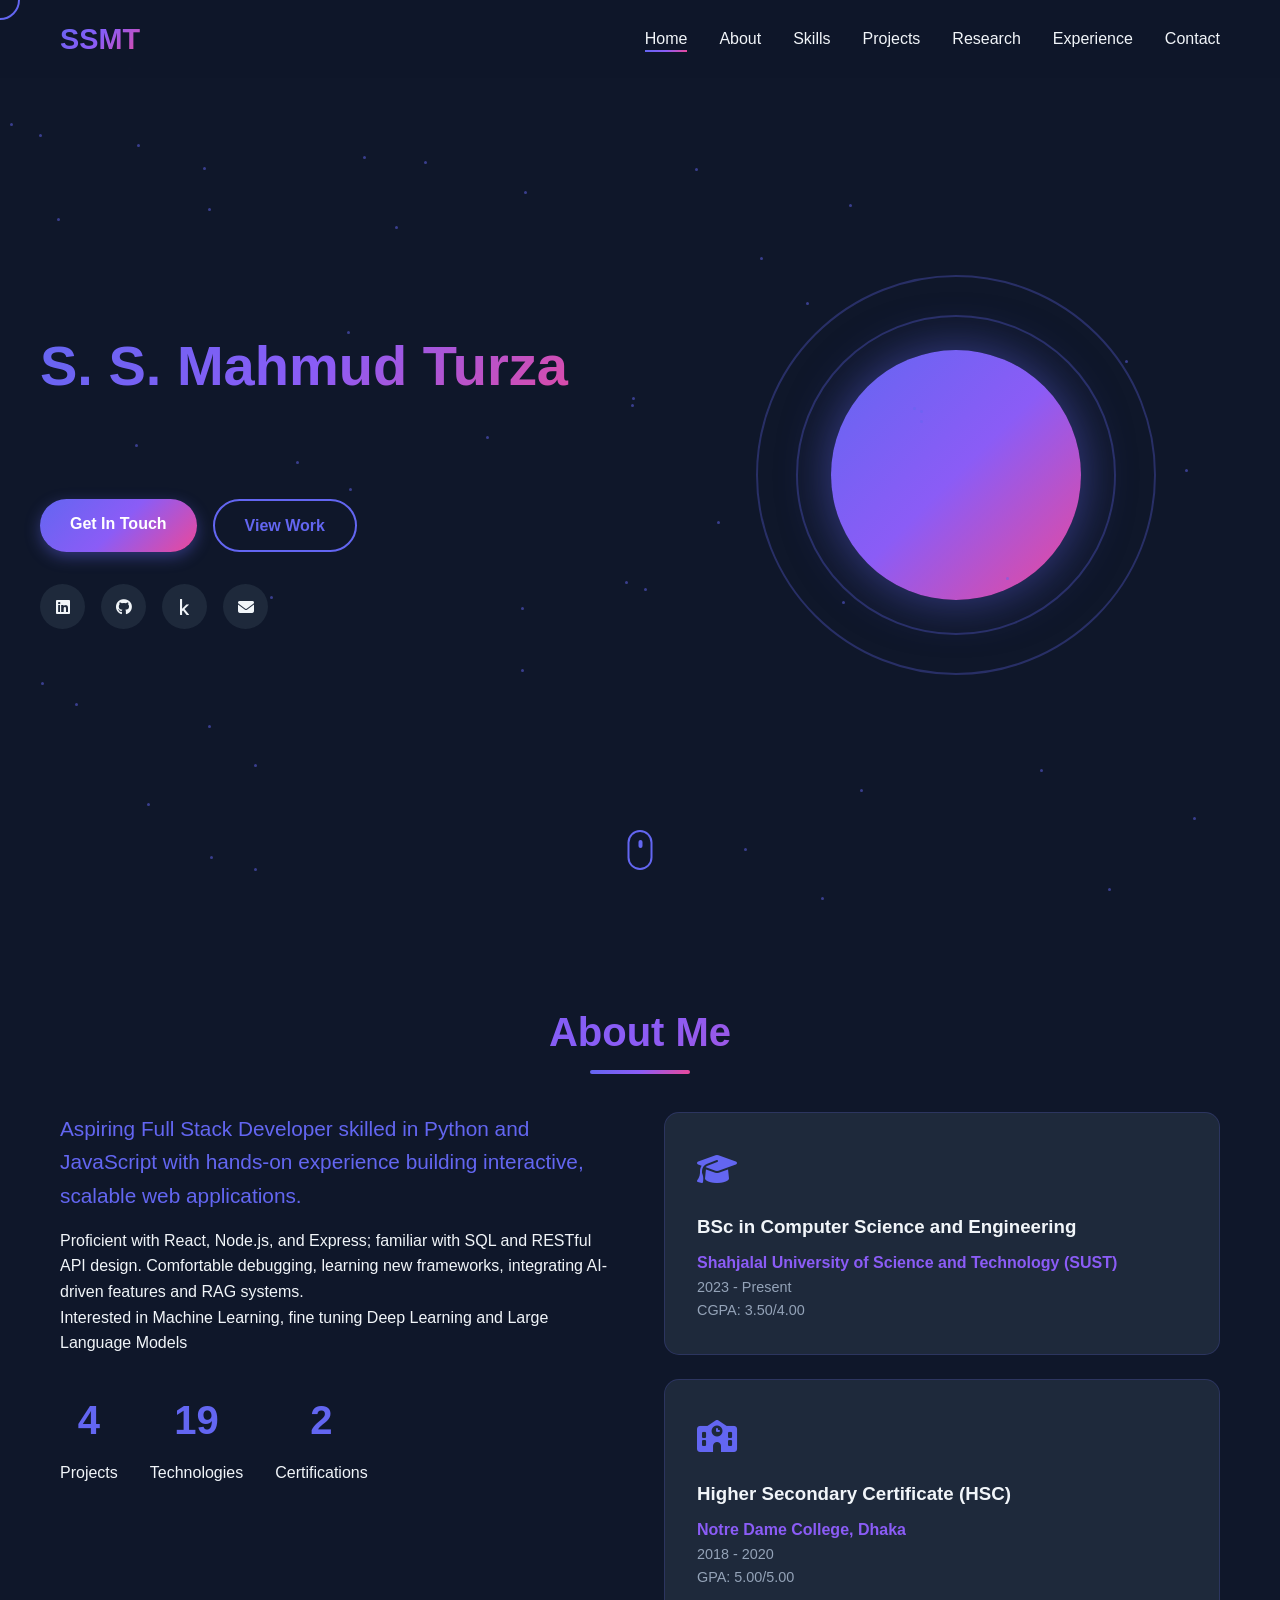
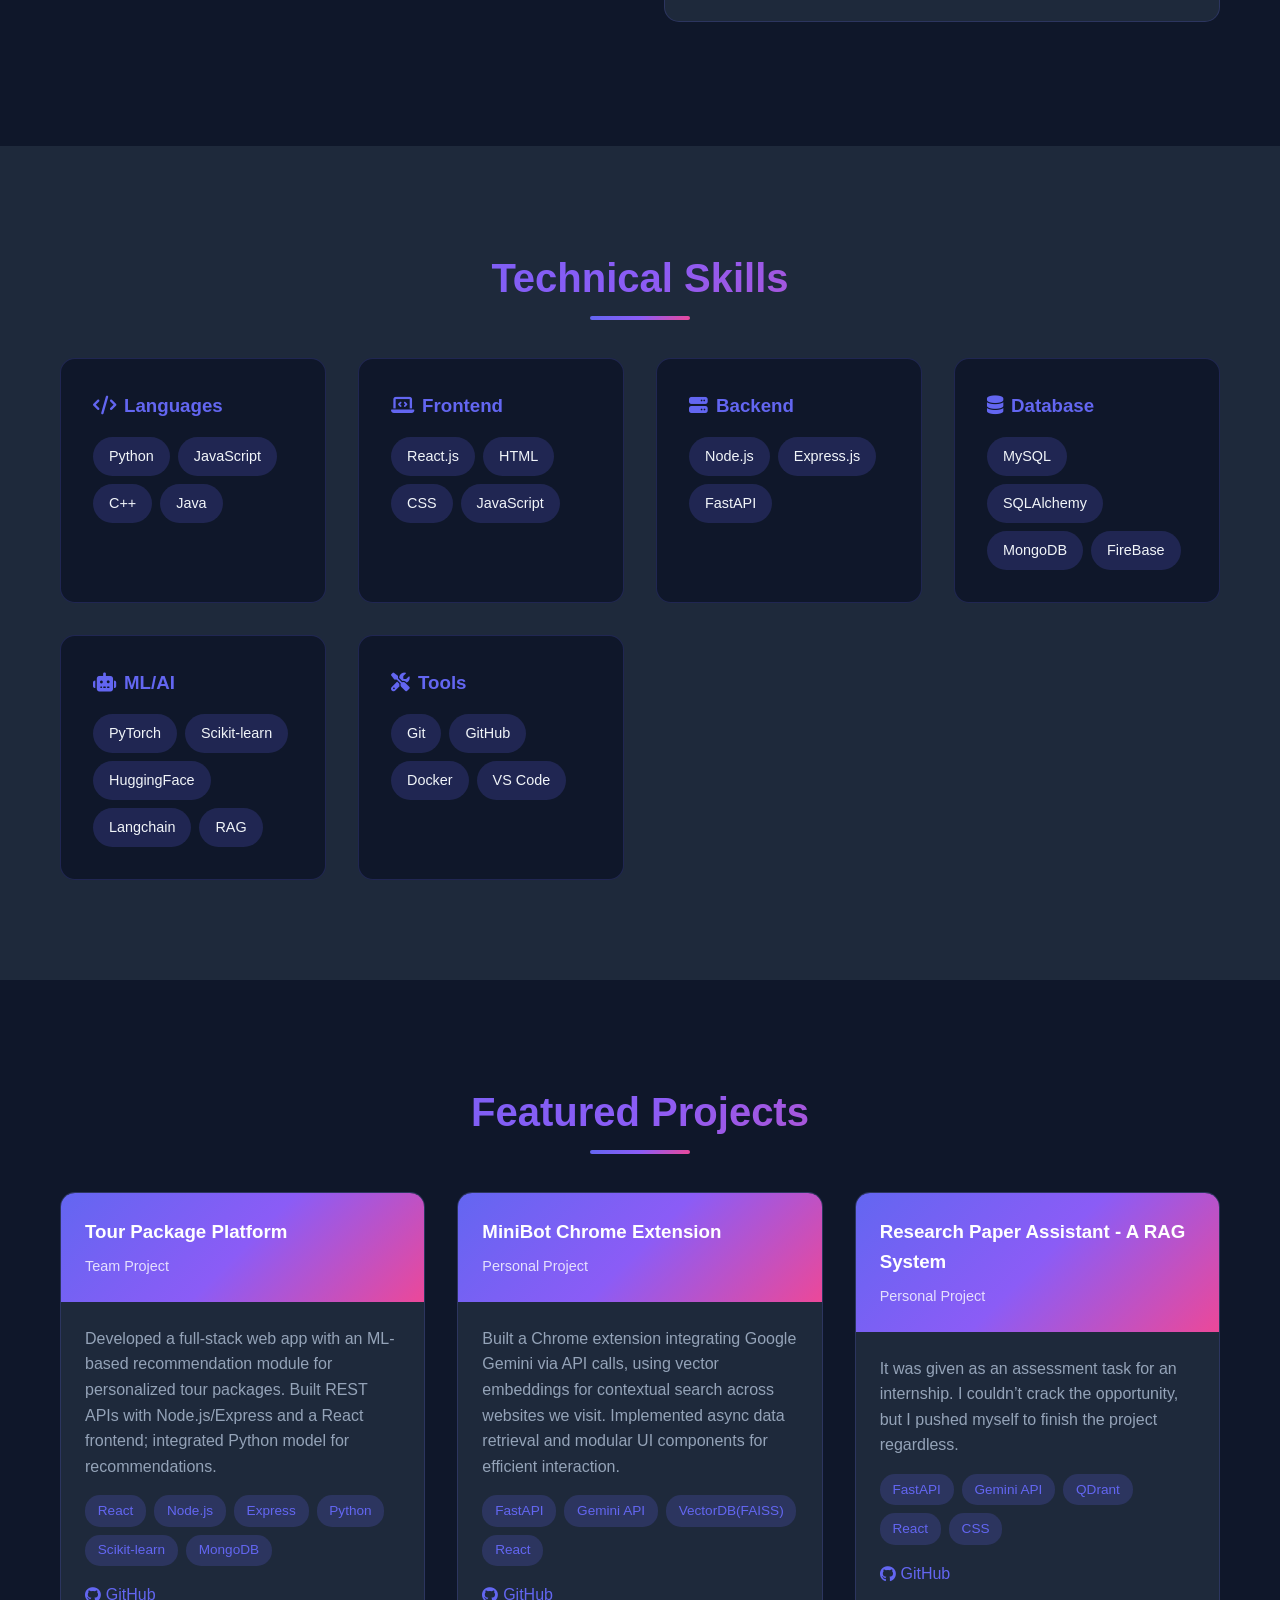
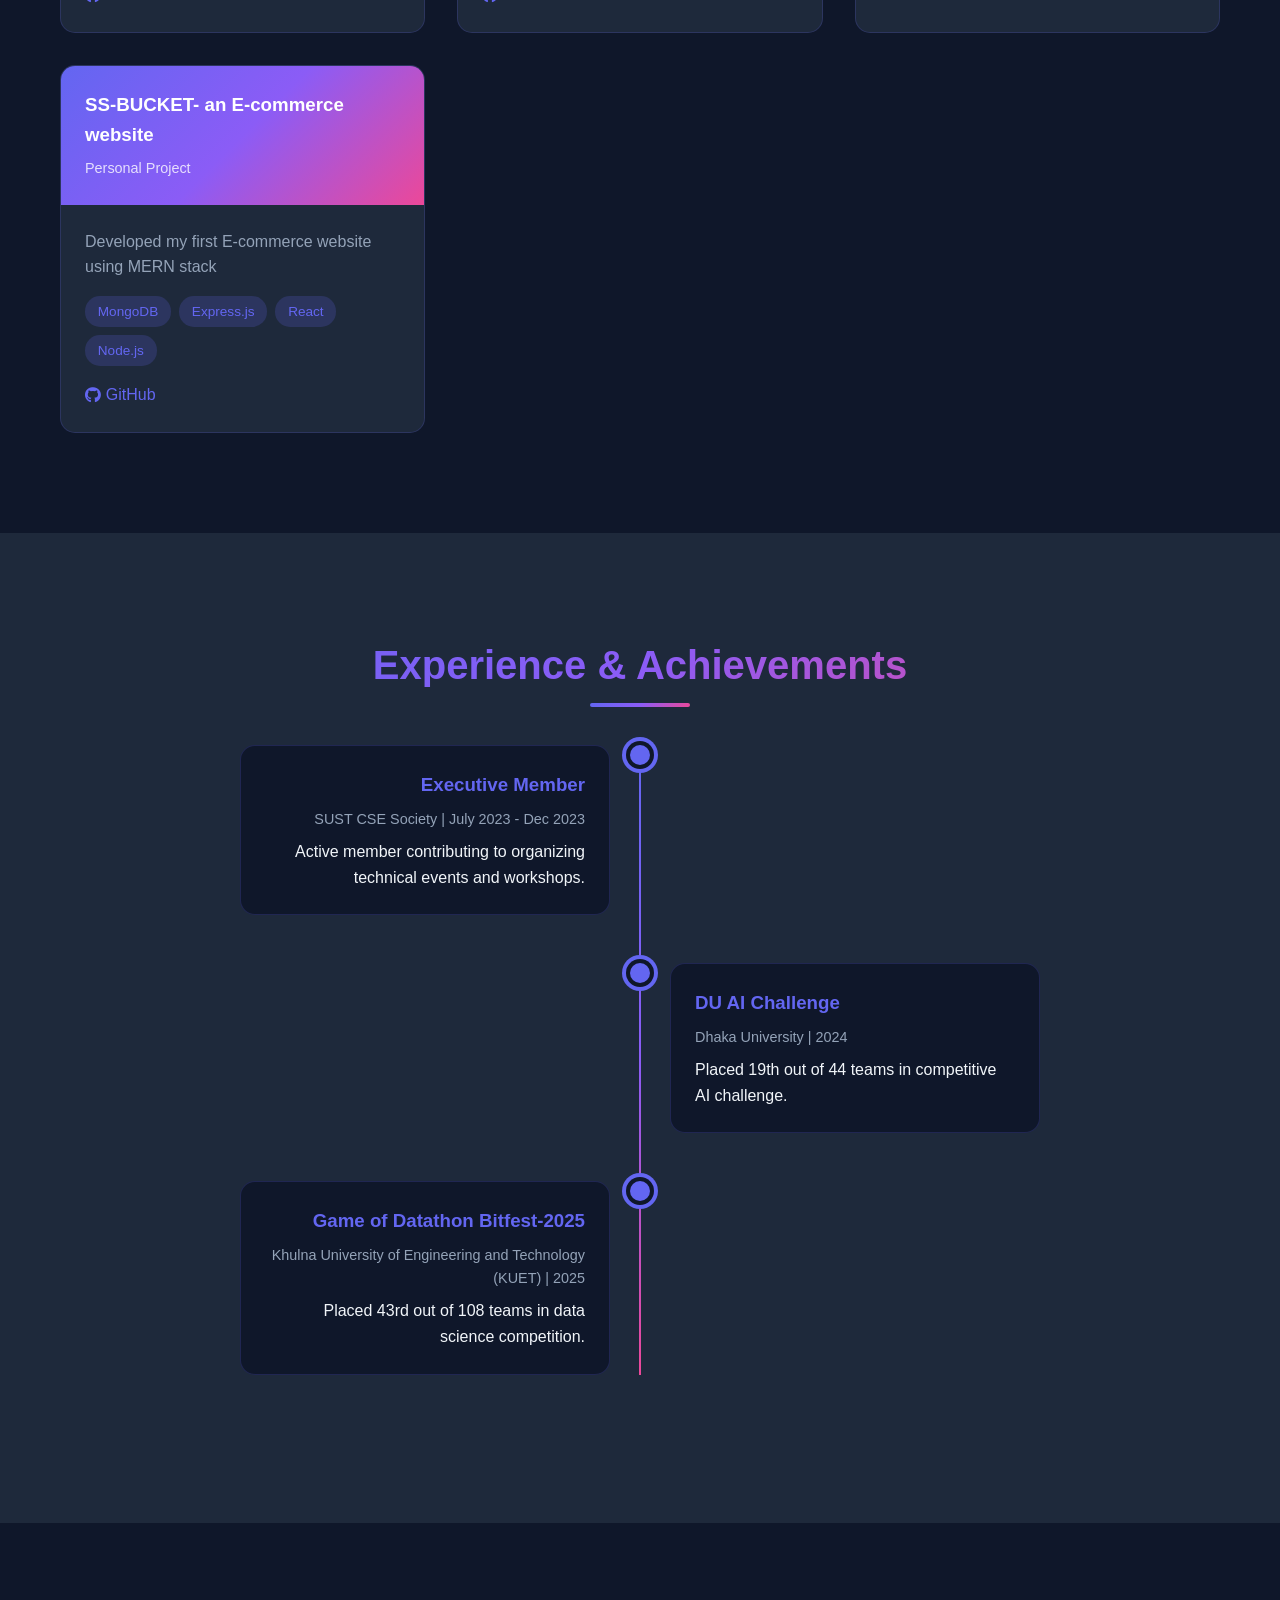
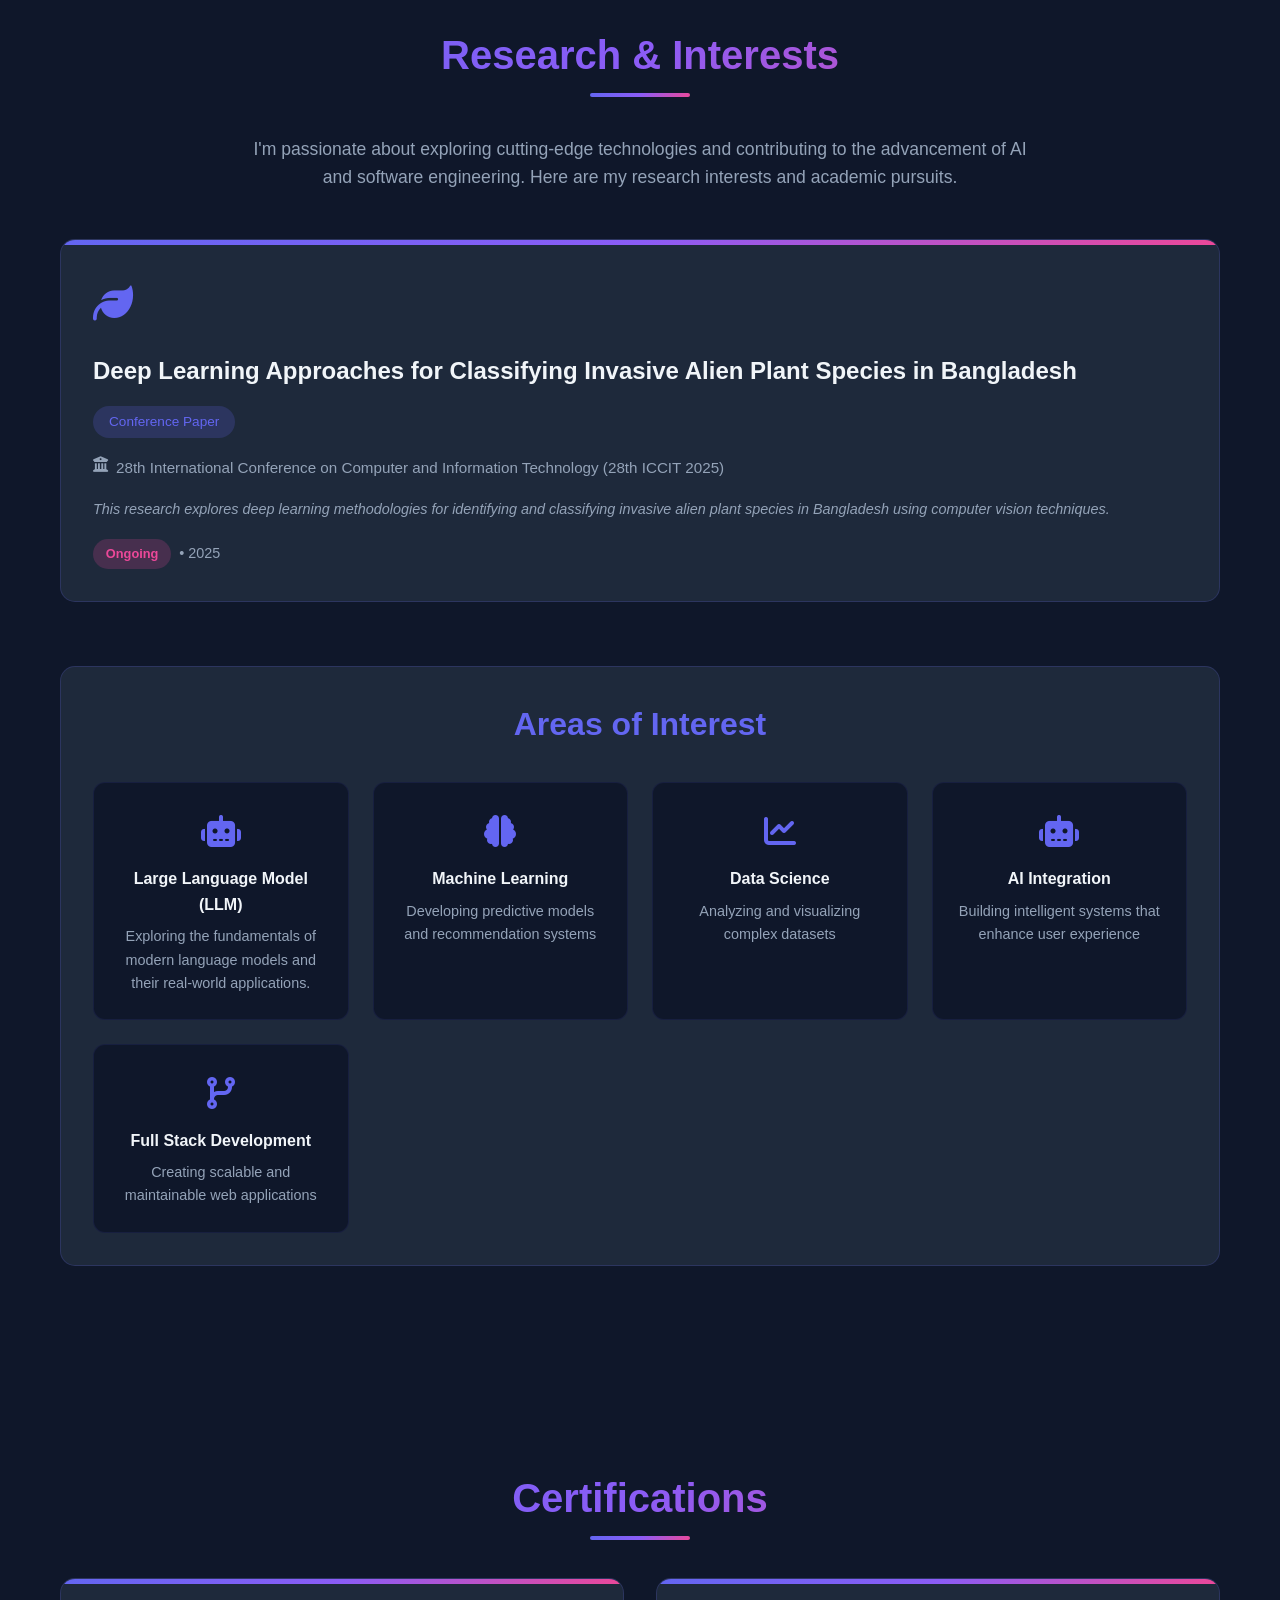
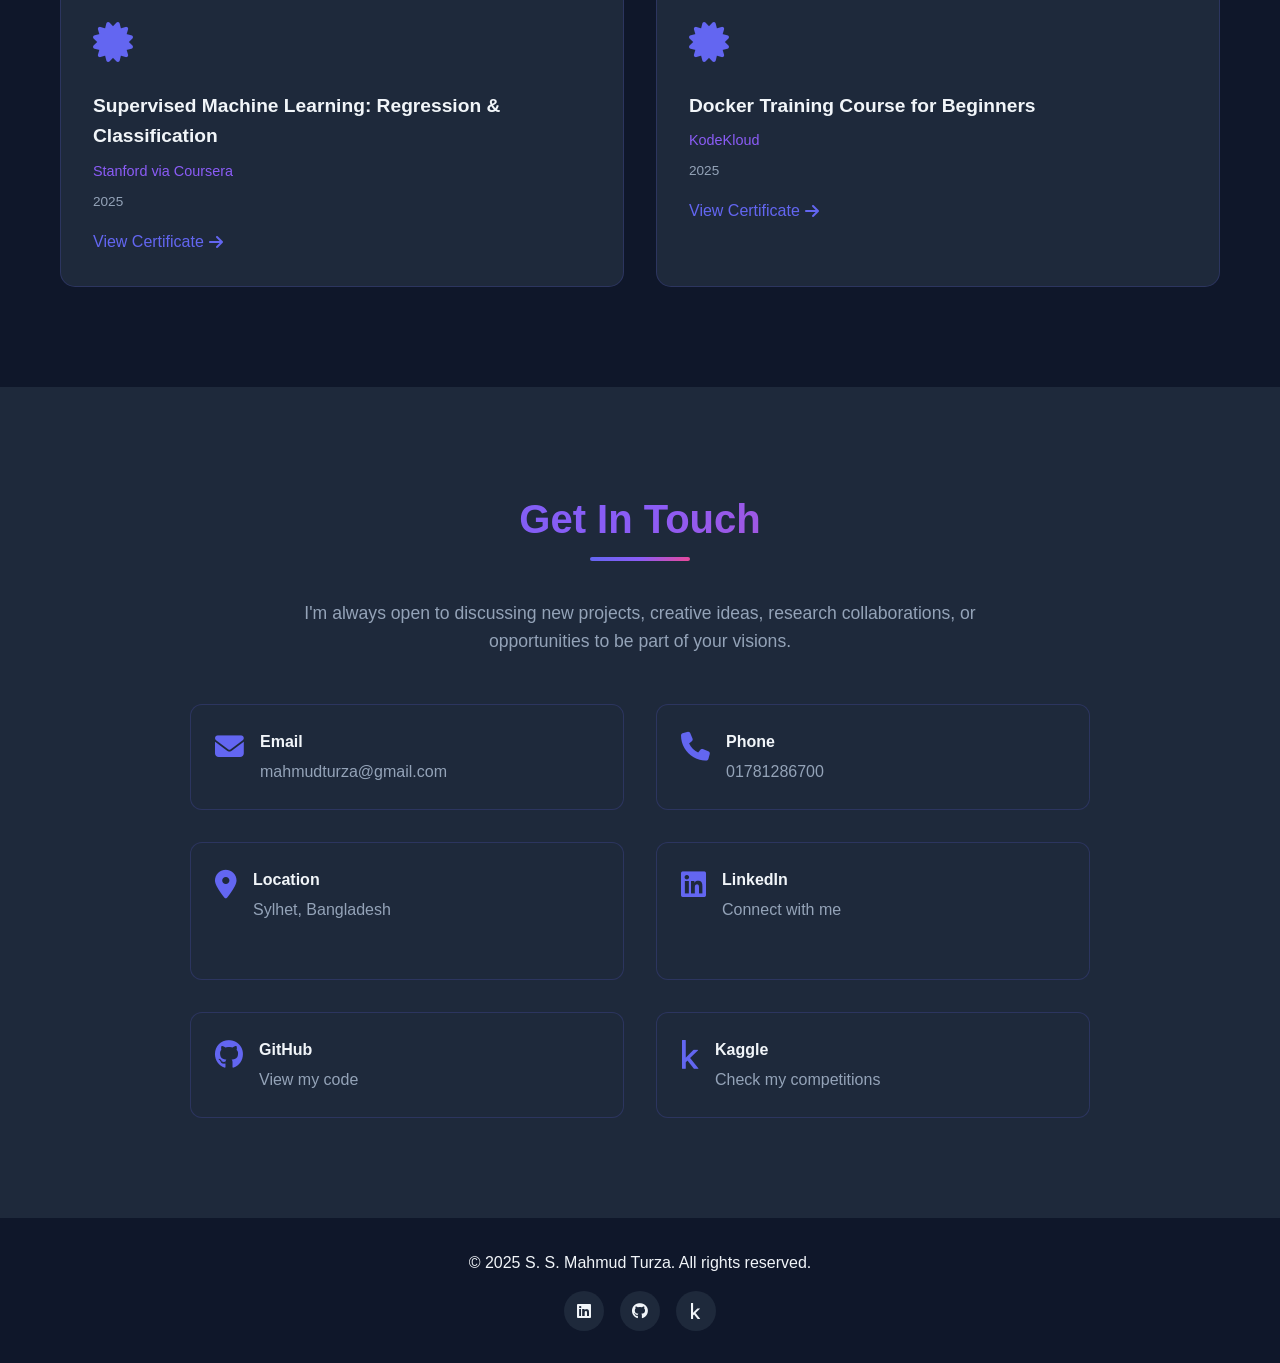
==== index.html @ ab137f75 "adds the html css and javascript files" ====
<!DOCTYPE html>
<html lang="en">
<head>
    <meta charset="UTF-8">
    <meta name="viewport" content="width=device-width, initial-scale=1.0">
    <title>S. S. Mahmud Turza | Full Stack Developer & AI Enthusiast</title>
    <link rel="stylesheet" href="style.css">
    <link rel="stylesheet" href="https://cdnjs.cloudflare.com/ajax/libs/font-awesome/6.4.0/css/all.min.css">
</head>
<body>
    <!-- Navigation -->
    <nav id="navbar">
        <div class="nav-container">
            <div class="logo">SSMT</div>
            <ul class="nav-menu">
                <li><a href="#home" class="nav-link">Home</a></li>
                <li><a href="#about" class="nav-link">About</a></li>
                <li><a href="#skills" class="nav-link">Skills</a></li>
                <li><a href="#projects" class="nav-link">Projects</a></li>
                <li><a href="#research" class="nav-link">Research</a></li>
                <li><a href="#experience" class="nav-link">Experience</a></li>
                <li><a href="#contact" class="nav-link">Contact</a></li>
            </ul>
            <div class="hamburger">
                <span></span>
                <span></span>
                <span></span>
            </div>
        </div>
    </nav>

    <!-- Hero Section -->
    <section id="home" class="hero">
        <div class="hero-content">
            <div class="hero-text">
                <h1 class="glitch" data-text="S. S. Mahmud Turza">S. S. Mahmud Turza</h1>
                <p class="typing-text"></p>
                <div class="hero-buttons">
                    <a href="#contact" class="btn btn-primary">Get In Touch</a>
                    <a href="#projects" class="btn btn-secondary">View Work</a>
                </div>
                <div class="social-links">
                    <a href="https://linkedin.com/in/yourprofile" target="_blank" class="social-icon"><i class="fab fa-linkedin"></i></a>
                    <a href="https://github.com/yourprofile" target="_blank" class="social-icon"><i class="fab fa-github"></i></a>
                    <a href="https://kaggle.com/yourprofile" target="_blank" class="social-icon"><i class="fab fa-kaggle"></i></a>
                    <a href="mailto:mahmudturza@gmail.com" class="social-icon"><i class="fas fa-envelope"></i></a>
                </div>
            </div>
            <div class="hero-image">
                <div class="image-container">
                    <div class="orbit orbit-1"></div>
                    <div class="orbit orbit-2"></div>
                    <div class="orbit orbit-3"></div>
                    <div class="profile-circle"></div>
                </div>
            </div>
        </div>
        <div class="scroll-indicator">
            <div class="mouse"></div>
        </div>
    </section>

    <!-- About Section -->
    <section id="about" class="about">
        <div class="container">
            <h2 class="section-title">About Me</h2>
            <div class="about-content">
                <div class="about-text">
                    <p class="lead">Aspiring Full Stack Developer skilled in Python and JavaScript with hands-on experience building interactive, scalable web applications.</p>
                    <p>Proficient with React, Node.js, and Express; familiar with SQL and RESTful API design. Comfortable debugging, learning new frameworks, integrating AI-driven features and RAG systems.</p>
                    <p>Interested in Machine Learning, fine tuning Deep Learning and Large Language Models</p>
                    <div class="about-stats">
                        <div class="stat-item">
                            <h3 id="projectCount" class="counter">0</h3>
                            <p>Projects</p>
                        </div>
                        <div class="stat-item">
                            <h3 id="techCount" class="counter">0</h3>
                            <p>Technologies</p>
                        </div>
                        <div class="stat-item">
                            <h3 id="certCount" class="counter">0</h3>
                            <p>Certifications</p>
                        </div>
                    </div>
                </div>
                <div class="about-education">
                    <div class="education-card">
                        <div class="edu-icon"><i class="fas fa-graduation-cap"></i></div>
                        <h3>BSc in Computer Science and Engineering</h3>
                        <p class="institution">Shahjalal University of Science and Technology (SUST)</p>
                        <p class="year">2023 - Present</p>
                        <p class="gpa">CGPA: 3.50/4.00</p>
                    </div>
                    <div class="education-card">
                        <div class="edu-icon"><i class="fas fa-school"></i></div>
                        <h3>Higher Secondary Certificate (HSC)</h3>
                        <p class="institution">Notre Dame College, Dhaka</p>
                        <p class="year">2018 - 2020</p>
                        <p class="gpa">GPA: 5.00/5.00</p>
                    </div>
                </div>
            </div>
        </div>
    </section>

    <!-- Skills Section -->
    <section id="skills" class="skills">
        <div class="container">
            <h2 class="section-title">Technical Skills</h2>
            <div class="skills-container" id="skillsContainer"></div>
        </div>
    </section>

    <!-- Projects Section -->
    <section id="projects" class="projects">
        <div class="container">
            <h2 class="section-title">Featured Projects</h2>
            <div class="projects-grid" id="projectsGrid"></div>
        </div>
    </section>

    <!-- Experience Section -->
    <section id="experience" class="experience">
        <div class="container">
            <h2 class="section-title">Experience & Achievements</h2>
            <div class="timeline" id="experienceTimeline"></div>
        </div>
    </section>

        <!-- Research Section -->
    <section id="research" class="research">
        <div class="container">
            <h2 class="section-title">Research & Interests</h2>
            <div class="research-intro">
                <p>I'm passionate about exploring cutting-edge technologies and contributing to the advancement of AI and software engineering. Here are my research interests and academic pursuits.</p>
            </div>
            <div class="research-grid" id="researchGrid"></div>
            
            <div class="research-interests">
                <h3>Areas of Interest</h3>
                <div class="interests-container" id="interestsContainer"></div>
            </div>
        </div>
    </section>

    <!-- Certifications Section -->
    <section id="certifications" class="certifications">
        <div class="container">
            <h2 class="section-title">Certifications</h2>
            <div class="certifications-grid" id="certificationsGrid"></div>
        </div>
    </section>

    <!-- Contact Section -->
    <section id="contact" class="contact">
        <div class="container">
            <h2 class="section-title">Get In Touch</h2>
            <div class="contact-content-center">
                <div class="contact-info">
                    <!-- <h3>Let's Connect!</h3> -->
                    <p>I'm always open to discussing new projects, creative ideas, research collaborations, or opportunities to be part of your visions.</p>
                    <div class="contact-items">
                        <div class="contact-item">
                            <i class="fas fa-envelope"></i>
                            <div>
                                <h4>Email</h4>
                                <a href="mailto:mahmudturza@gmail.com">mahmudturza@gmail.com</a>
                            </div>
                        </div>
                        <div class="contact-item">
                            <i class="fas fa-phone"></i>
                            <div>
                                <h4>Phone</h4>
                                <a href="tel:+8801781286700">01781286700</a>
                            </div>
                        </div>
                        <div class="contact-item">
                            <i class="fas fa-map-marker-alt"></i>
                            <div>
                                <h4>Location</h4>
                                <p>Sylhet, Bangladesh</p>
                            </div>
                        </div>
                        <div class="contact-item">
                            <i class="fab fa-linkedin"></i>
                            <div>
                                <h4>LinkedIn</h4>
                                <a href="https://www.linkedin.com/in/s-s-mahmud-turza-30034b226/" target="_blank">Connect with me</a>
                            </div>
                        </div>
                        <div class="contact-item">
                            <i class="fab fa-github"></i>
                            <div>
                                <h4>GitHub</h4>
                                <a href="https://github.com/Turza39" target="_blank">View my code</a>
                            </div>
                        </div>
                        <div class="contact-item">
                            <i class="fab fa-kaggle"></i>
                            <div>
                                <h4>Kaggle</h4>
                                <a href="https://www.kaggle.com/ssmahmudturza" target="_blank">Check my competitions</a>
                            </div>
                        </div>
                    </div>
                </div>
            </div>
        </div>
    </section>

    <!-- Footer -->
    <footer class="footer">
        <div class="container">
            <p>&copy; 2025 S. S. Mahmud Turza. All rights reserved.</p>
            <div class="footer-social">
                <a href="https://linkedin.com/in/yourprofile" target="_blank"><i class="fab fa-linkedin"></i></a>
                <a href="https://github.com/yourprofile" target="_blank"><i class="fab fa-github"></i></a>
                <a href="https://kaggle.com/yourprofile" target="_blank"><i class="fab fa-kaggle"></i></a>
            </div>
        </div>
    </footer>

    <script src="script.js"></script>
</body>
</html>
---- style.css ----
* {
    margin: 0;
    padding: 0;
    box-sizing: border-box;
}

:root {
    --primary-color: #6366f1;
    --secondary-color: #8b5cf6;
    --accent-color: #ec4899;
    --dark-bg: #0f172a;
    --card-bg: #1e293b;
    --text-primary: #f1f5f9;
    --text-secondary: #94a3b8;
    --gradient: linear-gradient(135deg, var(--primary-color), var(--secondary-color), var(--accent-color));
}

html {
    scroll-behavior: smooth;
}

body {
    font-family: 'Segoe UI', Tahoma, Geneva, Verdana, sans-serif;
    background-color: var(--dark-bg);
    color: var(--text-primary);
    line-height: 1.6;
    overflow-x: hidden;
}

.container {
    max-width: 1200px;
    margin: 0 auto;
    padding: 0 20px;
}

/* Navigation */
#navbar {
    position: fixed;
    top: 0;
    width: 100%;
    background: rgba(15, 23, 42, 0.95);
    backdrop-filter: blur(10px);
    z-index: 1000;
    transition: all 0.3s ease;
}

#navbar.scrolled {
    box-shadow: 0 5px 20px rgba(0, 0, 0, 0.3);
}

.nav-container {
    max-width: 1200px;
    margin: 0 auto;
    padding: 1rem 20px;
    display: flex;
    justify-content: space-between;
    align-items: center;
}

.logo {
    font-size: 1.8rem;
    font-weight: bold;
    background: var(--gradient);
    -webkit-background-clip: text;
    -webkit-text-fill-color: transparent;
    background-clip: text;
}

.nav-menu {
    display: flex;
    list-style: none;
    gap: 2rem;
}

.nav-link {
    color: var(--text-primary);
    text-decoration: none;
    transition: all 0.3s ease;
    position: relative;
}

.nav-link::after {
    content: '';
    position: absolute;
    bottom: -5px;
    left: 0;
    width: 0;
    height: 2px;
    background: var(--gradient);
    transition: width 0.3s ease;
}

.nav-link:hover::after,
.nav-link.active::after {
    width: 100%;
}

.hamburger {
    display: none;
    flex-direction: column;
    cursor: pointer;
    gap: 4px;
}

.hamburger span {
    width: 25px;
    height: 3px;
    background: var(--text-primary);
    transition: all 0.3s ease;
}

/* Hero Section */
.hero {
    min-height: 100vh;
    display: flex;
    align-items: center;
    justify-content: center;
    position: relative;
    padding: 100px 20px 50px;
    overflow: hidden;
}

.hero-content {
    display: flex;
    align-items: center;
    justify-content: space-between;
    gap: 4rem;
    max-width: 1200px;
    width: 100%;
}

.hero-text {
    flex: 1;
    animation: fadeInLeft 1s ease;
}

.hero-text h1 {
    font-size: 3.5rem;
    margin-bottom: 1rem;
    background: var(--gradient);
    -webkit-background-clip: text;
    -webkit-text-fill-color: transparent;
    background-clip: text;
}

.glitch {
    position: relative;
}

.typing-text {
    font-size: 1.5rem;
    color: var(--text-secondary);
    margin-bottom: 2rem;
    min-height: 2.5rem;
}

.hero-buttons {
    display: flex;
    gap: 1rem;
    margin-bottom: 2rem;
}

.btn {
    padding: 12px 30px;
    border-radius: 50px;
    text-decoration: none;
    font-weight: 600;
    transition: all 0.3s ease;
    display: inline-block;
    border: none;
    cursor: pointer;
}

.btn-primary {
    background: var(--gradient);
    color: white;
    box-shadow: 0 5px 15px rgba(99, 102, 241, 0.4);
}

.btn-primary:hover {
    transform: translateY(-3px);
    box-shadow: 0 8px 25px rgba(99, 102, 241, 0.6);
}

.btn-secondary {
    background: transparent;
    color: var(--primary-color);
    border: 2px solid var(--primary-color);
}

.btn-secondary:hover {
    background: var(--primary-color);
    color: white;
    transform: translateY(-3px);
}

.social-links {
    display: flex;
    gap: 1rem;
}

.social-icon {
    width: 45px;
    height: 45px;
    border-radius: 50%;
    background: var(--card-bg);
    display: flex;
    align-items: center;
    justify-content: center;
    color: var(--text-primary);
    text-decoration: none;
    transition: all 0.3s ease;
}

.social-icon:hover {
    background: var(--gradient);
    transform: translateY(-5px);
}

/* Hero Image Animation */
.hero-image {
    flex: 1;
    display: flex;
    justify-content: center;
    align-items: center;
    animation: fadeInRight 1s ease;
    min-height: 450px; /* stops collapsing */
    position: relative; /* important fix */
}

.image-container {
    position: relative;
    width: 400px;
    height: 400px;
}

.orbit {
    position: absolute;
    border: 2px solid rgba(99, 102, 241, 0.3);
    border-radius: 50%;
    animation: rotate 20s linear infinite;
}

.orbit-1 {
    width: 100%;
    height: 100%;
    top: 0;
    left: 0;
}

.orbit-2 {
    width: 80%;
    height: 80%;
    top: 10%;
    left: 10%;
    animation-duration: 15s;
    animation-direction: reverse;
}

.orbit-3 {
    width: 60%;
    height: 60%;
    top: 20%;
    left: 20%;
    animation-duration: 10s;
}

.profile-circle {
    position: absolute;
    width: 250px;
    height: 250px;
    top: 50%;
    left: 50%;
    transform: translate(-50%, -50%);
    background: var(--gradient);
    border-radius: 50%;
    box-shadow: 0 0 50px rgba(99, 102, 241, 0.5);
    animation: pulse 3s ease-in-out infinite;
}

/* Scroll Indicator */
.scroll-indicator {
    position: absolute;
    bottom: 30px;
    left: 50%;
    transform: translateX(-50%);
    animation: bounce 2s infinite;
}

.mouse {
    width: 25px;
    height: 40px;
    border: 2px solid var(--primary-color);
    border-radius: 15px;
    position: relative;
}

.mouse::before {
    content: '';
    width: 4px;
    height: 8px;
    background: var(--primary-color);
    position: absolute;
    top: 8px;
    left: 50%;
    transform: translateX(-50%);
    border-radius: 2px;
    animation: scroll 2s infinite;
}

/* Section Styling */
section {
    padding: 100px 20px;
}

.section-title {
    font-size: 2.5rem;
    text-align: center;
    margin-bottom: 3rem;
    background: var(--gradient);
    -webkit-background-clip: text;
    -webkit-text-fill-color: transparent;
    background-clip: text;
    position: relative;
}

.section-title::after {
    content: '';
    position: absolute;
    bottom: -10px;
    left: 50%;
    transform: translateX(-50%);
    width: 100px;
    height: 4px;
    background: var(--gradient);
    border-radius: 2px;
}

/* About Section */
.about-content {
    display: grid;
    grid-template-columns: 1fr 1fr;
    gap: 3rem;
}

.about-text .lead {
    font-size: 1.3rem;
    color: var(--primary-color);
    margin-bottom: 1rem;
}

.about-stats {
    display: flex;
    gap: 2rem;
    margin-top: 2rem;
}

.stat-item {
    text-align: center;
}

.stat-item h3 {
    font-size: 2.5rem;
    color: var(--primary-color);
    margin-bottom: 0.5rem;
}

.education-card {
    background: var(--card-bg);
    padding: 2rem;
    border-radius: 15px;
    margin-bottom: 1.5rem;
    transition: all 0.3s ease;
    border: 1px solid rgba(99, 102, 241, 0.2);
}

.education-card:hover {
    transform: translateY(-5px);
    box-shadow: 0 10px 30px rgba(99, 102, 241, 0.3);
}

.edu-icon {
    font-size: 2rem;
    color: var(--primary-color);
    margin-bottom: 1rem;
}

.education-card h3 {
    color: var(--text-primary);
    margin-bottom: 0.5rem;
}

.institution {
    color: var(--secondary-color);
    font-weight: 600;
}

.year, .gpa {
    color: var(--text-secondary);
    font-size: 0.9rem;
}

/* Skills Section */
.skills {
    background: var(--card-bg);
}

.skills-container {
    display: grid;
    grid-template-columns: repeat(auto-fit, minmax(250px, 1fr));
    gap: 2rem;
}

.skill-category {
    background: var(--dark-bg);
    padding: 2rem;
    border-radius: 15px;
    border: 1px solid rgba(99, 102, 241, 0.2);
    transition: all 0.3s ease;
}

.skill-category:hover {
    transform: translateY(-5px);
    border-color: var(--primary-color);
    box-shadow: 0 10px 30px rgba(99, 102, 241, 0.3);
}

.skill-category h3 {
    color: var(--primary-color);
    margin-bottom: 1rem;
    display: flex;
    align-items: center;
    gap: 0.5rem;
}

.skill-tags {
    display: flex;
    flex-wrap: wrap;
    gap: 0.5rem;
}

.skill-tag {
    background: rgba(99, 102, 241, 0.2);
    padding: 0.5rem 1rem;
    border-radius: 20px;
    font-size: 0.9rem;
    transition: all 0.3s ease;
}

.skill-tag:hover {
    background: var(--primary-color);
    transform: scale(1.05);
}

/* Projects Section */
.projects-grid {
    display: grid;
    grid-template-columns: repeat(auto-fit, minmax(350px, 1fr));
    gap: 2rem;
}

.project-card {
    background: var(--card-bg);
    border-radius: 15px;
    overflow: hidden;
    transition: all 0.3s ease;
    border: 1px solid rgba(99, 102, 241, 0.2);
}

.project-card:hover {
    transform: translateY(-10px);
    box-shadow: 0 15px 40px rgba(99, 102, 241, 0.4);
}

.project-header {
    padding: 1.5rem;
    background: var(--gradient);
}

.project-header h3 {
    color: white;
    margin-bottom: 0.5rem;
}

.project-type {
    color: rgba(255, 255, 255, 0.8);
    font-size: 0.9rem;
}

.project-body {
    padding: 1.5rem;
}

.project-body p {
    color: var(--text-secondary);
    margin-bottom: 1rem;
}

.tech-stack {
    display: flex;
    flex-wrap: wrap;
    gap: 0.5rem;
    margin-bottom: 1rem;
}

.tech-tag {
    background: rgba(99, 102, 241, 0.2);
    padding: 0.3rem 0.8rem;
    border-radius: 15px;
    font-size: 0.85rem;
    color: var(--primary-color);
}

.project-links {
    display: flex;
    gap: 1rem;
}

.project-link {
    color: var(--primary-color);
    text-decoration: none;
    display: flex;
    align-items: center;
    gap: 0.3rem;
    transition: all 0.3s ease;
}

.project-link:hover {
    color: var(--secondary-color);
}

/* Experience Section */
.experience {
    background: var(--card-bg);
}

.timeline {
    position: relative;
    max-width: 800px;
    margin: 0 auto;
}

.timeline::before {
    content: '';
    position: absolute;
    left: 50%;
    transform: translateX(-50%);
    width: 2px;
    height: 100%;
    background: var(--gradient);
}

.timeline-item {
    margin-bottom: 3rem;
    position: relative;
    width: calc(50% - 30px);
}

.timeline-item:nth-child(odd) {
    left: 0;
    text-align: right;
}

.timeline-item:nth-child(even) {
    left: calc(50% + 30px);
}

.timeline-content {
    background: var(--dark-bg);
    padding: 1.5rem;
    border-radius: 15px;
    border: 1px solid rgba(99, 102, 241, 0.2);
    transition: all 0.3s ease;
}

.timeline-content:hover {
    transform: scale(1.05);
    box-shadow: 0 10px 30px rgba(99, 102, 241, 0.3);
}

.timeline-content h3 {
    color: var(--primary-color);
    margin-bottom: 0.5rem;
}

.timeline-content .date {
    color: var(--text-secondary);
    font-size: 0.9rem;
    margin-bottom: 0.5rem;
}

.timeline-dot {
    position: absolute;
    width: 20px;
    height: 20px;
    background: var(--primary-color);
    border-radius: 50%;
    top: 0;
        box-shadow: 0 0 0 4px var(--dark-bg), 0 0 0 8px var(--primary-color);
}

.timeline-item:nth-child(odd) .timeline-dot {
    right: -40px;
}

.timeline-item:nth-child(even) .timeline-dot {
    left: -40px;
}

/* Certifications Section */
.certifications-grid {
    display: grid;
    grid-template-columns: repeat(auto-fit, minmax(300px, 1fr));
    gap: 2rem;
}

.cert-card {
    background: var(--card-bg);
    padding: 2rem;
    border-radius: 15px;
    border: 1px solid rgba(99, 102, 241, 0.2);
    transition: all 0.3s ease;
    position: relative;
    overflow: hidden;
}

.cert-card::before {
    content: '';
    position: absolute;
    top: 0;
    left: 0;
    width: 100%;
    height: 5px;
    background: var(--gradient);
}

.cert-card:hover {
    transform: translateY(-5px);
    box-shadow: 0 10px 30px rgba(99, 102, 241, 0.3);
}

.cert-icon {
    font-size: 2.5rem;
    color: var(--primary-color);
    margin-bottom: 1rem;
}

.cert-card h3 {
    color: var(--text-primary);
    margin-bottom: 0.5rem;
    font-size: 1.2rem;
}

.cert-issuer {
    color: var(--secondary-color);
    font-size: 0.9rem;
    margin-bottom: 0.5rem;
}

.cert-date {
    color: var(--text-secondary);
    font-size: 0.85rem;
    margin-bottom: 1rem;
}

.cert-link {
    color: var(--primary-color);
    text-decoration: none;
    display: inline-flex;
    align-items: center;
    gap: 0.3rem;
    transition: all 0.3s ease;
}

.cert-link:hover {
    color: var(--secondary-color);
    gap: 0.6rem;
}

/* Contact Section */
.contact {
    background: var(--card-bg);
}

.contact-content {
    display: grid;
    grid-template-columns: 1fr 1fr;
    gap: 3rem;
}

.contact-info h3 {
    font-size: 2rem;
    margin-bottom: 1rem;
    color: var(--primary-color);
}

.contact-info p {
    color: var(--text-secondary);
    margin-bottom: 2rem;
}

.contact-items {
    display: flex;
    flex-direction: column;
    gap: 1.5rem;
}

.contact-item {
    display: flex;
    align-items: flex-start;
    gap: 1rem;
}

.contact-item i {
    font-size: 1.5rem;
    color: var(--primary-color);
    margin-top: 0.2rem;
}

.contact-item h4 {
    color: var(--text-primary);
    margin-bottom: 0.3rem;
}

.contact-item a,
.contact-item p {
    color: var(--text-secondary);
    text-decoration: none;
    transition: color 0.3s ease;
}

.contact-item a:hover {
    color: var(--primary-color);
}

.contact-form {
    display: flex;
    flex-direction: column;
    gap: 1.5rem;
}

.form-group {
    position: relative;
}

.form-group input,
.form-group textarea {
    width: 100%;
    padding: 1rem;
    background: var(--dark-bg);
    border: 2px solid rgba(99, 102, 241, 0.2);
    border-radius: 10px;
    color: var(--text-primary);
    font-size: 1rem;
    transition: all 0.3s ease;
}

.form-group input:focus,
.form-group textarea:focus {
    outline: none;
    border-color: var(--primary-color);
    box-shadow: 0 0 15px rgba(99, 102, 241, 0.3);
}

.form-group textarea {
    resize: vertical;
    min-height: 120px;
}

.contact-form .btn {
    width: 100%;
    font-size: 1.1rem;
}

/* Footer */
.footer {
    background: var(--dark-bg);
    padding: 2rem 20px;
    text-align: center;
}

.footer-social {
    display: flex;
    justify-content: center;
    gap: 1rem;
    margin-top: 1rem;
}

.footer-social a {
    width: 40px;
    height: 40px;
    border-radius: 50%;
    background: var(--card-bg);
    display: flex;
    align-items: center;
    justify-content: center;
    color: var(--text-primary);
    text-decoration: none;
    transition: all 0.3s ease;
}

.footer-social a:hover {
    background: var(--gradient);
    transform: translateY(-3px);
}

/* Animations */
@keyframes fadeInLeft {
    from {
        opacity: 0;
        transform: translateX(-50px);
    }
    to {
        opacity: 1;
        transform: translateX(0);
    }
}

@keyframes fadeInRight {
    from {
        opacity: 0;
        transform: translateX(50px);
    }
    to {
        opacity: 1;
        transform: translateX(0);
    }
}

@keyframes rotate {
    from {
        transform: rotate(0deg);
    }
    to {
        transform: rotate(360deg);
    }
}

@keyframes pulse {
    0%, 100% {
        transform: translate(-50%, -50%) scale(1);
    }
    50% {
        transform: translate(-50%, -50%) scale(1.05);
    }
}

@keyframes bounce {
    0%, 100% {
        transform: translateX(-50%) translateY(0);
    }
    50% {
        transform: translateX(-50%) translateY(-10px);
    }
}

@keyframes scroll {
    0% {
        opacity: 1;
        transform: translateX(-50%) translateY(0);
    }
    100% {
        opacity: 0;
        transform: translateX(-50%) translateY(15px);
    }
}

.fade-in {
    opacity: 0;
    transform: translateY(30px);
    transition: all 0.6s ease;
}

.fade-in.visible {
    opacity: 1;
    transform: translateY(0);
}

/* Responsive Design */
@media (max-width: 968px) {
    .nav-menu {
        position: fixed;
        left: -100%;
        top: 70px;
        flex-direction: column;
        background-color: var(--card-bg);
        width: 100%;
        text-align: center;
        transition: 0.3s;
        box-shadow: 0 10px 27px rgba(0, 0, 0, 0.5);
        padding: 2rem 0;
    }

    .nav-menu.active {
        left: 0;
    }

    .hamburger {
        display: flex;
    }

    .hamburger.active span:nth-child(1) {
        transform: rotate(45deg) translate(5px, 5px);
    }

    .hamburger.active span:nth-child(2) {
        opacity: 0;
    }

    .hamburger.active span:nth-child(3) {
        transform: rotate(-45deg) translate(7px, -6px);
    }

    .hero-content {
        flex-direction: column-reverse;
        text-align: center;
    }

    .hero-text h1 {
        font-size: 2.5rem;
    }

    .hero-buttons {
        justify-content: center;
        flex-wrap: wrap;
    }

    .social-links {
        justify-content: center;
    }

    .image-container {
        width: 300px;
        height: 300px;
    }

    .profile-circle {
        width: 200px;
        height: 200px;
    }

    .about-content {
        grid-template-columns: 1fr;
    }

    .about-stats {
        justify-content: space-around;
    }

    .skills-container {
        grid-template-columns: 1fr;
    }

    .projects-grid {
        grid-template-columns: 1fr;
    }

    .timeline::before {
        left: 30px;
    }

    .timeline-item {
        width: 100%;
        left: 30px !important;
        text-align: left !important;
        padding-left: 30px;
    }

    .timeline-item:nth-child(odd) .timeline-dot,
    .timeline-item:nth-child(even) .timeline-dot {
        left: -40px;
    }

    .certifications-grid {
        grid-template-columns: 1fr;
    }

    .contact-content {
        grid-template-columns: 1fr;
    }
}

@media (max-width: 480px) {
    .hero-text h1 {
        font-size: 2rem;
    }

    .typing-text {
        font-size: 1.2rem;
    }

    .section-title {
        font-size: 2rem;
    }

    .image-container {
        width: 250px;
        height: 250px;
    }

    .profile-circle {
        width: 150px;
        height: 150px;
    }

    .about-stats {
        flex-direction: column;
        gap: 1rem;
    }
}

/* Custom Cursor */
.custom-cursor,
.cursor-follower {
    width: 10px;
    height: 10px;
    border-radius: 50%;
    position: fixed;
    pointer-events: none;
    z-index: 9999;
    transition: width 0.3s, height 0.3s;
}

.custom-cursor {
    background: var(--primary-color);
}

.cursor-follower {
    width: 40px;
    height: 40px;
    border: 2px solid var(--primary-color);
    background: transparent;
    margin-left: -20px;
    margin-top: -20px;
}

.cursor-hover {
    width: 50px;
    height: 50px;
}

.custom-cursor.cursor-hover {
    width: 20px;
    height: 20px;
}

/* Scroll to Top Button */
.scroll-to-top {
    position: fixed;
    bottom: 30px;
    right: 30px;
    width: 50px;
    height: 50px;
    background: var(--gradient);
    border: none;
    border-radius: 50%;
    color: white;
    font-size: 1.2rem;
    cursor: pointer;
    opacity: 0;
    visibility: hidden;
    transition: all 0.3s ease;
    z-index: 999;
    box-shadow: 0 5px 20px rgba(99, 102, 241, 0.4);
}

.scroll-to-top.visible {
    opacity: 1;
    visibility: visible;
}

.scroll-to-top:hover {
    transform: translateY(-5px);
    box-shadow: 0 8px 25px rgba(99, 102, 241, 0.6);
}

/* Loading Animation */
.loader {
    position: fixed;
    top: 0;
    left: 0;
    width: 100%;
    height: 100%;
    background: var(--dark-bg);
    display: flex;
    align-items: center;
    justify-content: center;
    z-index: 10000;
    transition: opacity 0.5s ease;
}

.loader-content {
    text-align: center;
}

.spinner {
    width: 50px;
    height: 50px;
    border: 4px solid rgba(99, 102, 241, 0.2);
    border-top-color: var(--primary-color);
    border-radius: 50%;
    animation: spin 1s linear infinite;
    margin: 0 auto 1rem;
}

@keyframes spin {
    to { transform: rotate(360deg); }
}

/* Particles */
.particles-container {
    position: absolute;
    width: 100%;
    height: 100%;
    overflow: hidden;
    top: 0;
    left: 0;
    pointer-events: none;
}

.particle {
    position: absolute;
    width: 3px;
    height: 3px;
    background: var(--primary-color);
    border-radius: 50%;
    opacity: 0.5;
    animation: float 20s infinite ease-in-out;
}

@keyframes float {
    0%, 100% {
        transform: translateY(0) translateX(0);
    }
    50% {
        transform: translateY(-100px) translateX(50px);
    }
}

/* Rainbow animation for easter egg */
@keyframes rainbow {
    0% { filter: hue-rotate(0deg); }
    100% { filter: hue-rotate(360deg); }
}

/* Project Filters */
.project-filters {
    display: flex;
    justify-content: center;
    gap: 1rem;
    margin-bottom: 3rem;
    flex-wrap: wrap;
}

.filter-btn {
    padding: 0.7rem 1.5rem;
    background: var(--card-bg);
    border: 2px solid rgba(99, 102, 241, 0.2);
    border-radius: 25px;
    color: var(--text-primary);
    cursor: pointer;
    transition: all 0.3s ease;
    font-size: 0.95rem;
}

.filter-btn:hover,
.filter-btn.active {
    background: var(--primary-color);
    border-color: var(--primary-color);
    transform: translateY(-2px);
}

/* Theme Toggle */
.theme-toggle {
    background: var(--card-bg);
    border: 2px solid rgba(99, 102, 241, 0.2);
    width: 40px;
    height: 40px;
    border-radius: 50%;
    color: var(--text-primary);
    cursor: pointer;
    transition: all 0.3s ease;
    display: flex;
    align-items: center;
    justify-content: center;
}

.theme-toggle:hover {
    background: var(--primary-color);
    border-color: var(--primary-color);
}
/* Research Section */
.research {
    background: var(--dark-bg);
}

.research-intro {
    text-align: center;
    max-width: 800px;
    margin: 0 auto 3rem;
    color: var(--text-secondary);
    font-size: 1.1rem;
}

.research-grid {
    display: grid;
    grid-template-columns: repeat(auto-fit, minmax(350px, 1fr));
    gap: 2rem;
    margin-bottom: 4rem;
}

.research-card {
    background: var(--card-bg);
    padding: 2rem;
    border-radius: 15px;
    border: 1px solid rgba(99, 102, 241, 0.2);
    transition: all 0.3s ease;
    position: relative;
    overflow: hidden;
}

.research-card::before {
    content: '';
    position: absolute;
    top: 0;
    left: 0;
    width: 100%;
    height: 5px;
    background: var(--gradient);
}

.research-card:hover {
    transform: translateY(-10px);
    box-shadow: 0 15px 40px rgba(99, 102, 241, 0.4);
    border-color: var(--primary-color);
}

.research-icon {
    font-size: 2.5rem;
    color: var(--primary-color);
    margin-bottom: 1rem;
}

.research-card h3 {
    color: var(--text-primary);
    margin-bottom: 1rem;
    font-size: 1.5rem;
}

.research-type {
    display: inline-block;
    background: rgba(99, 102, 241, 0.2);
    color: var(--primary-color);
    padding: 0.3rem 1rem;
    border-radius: 20px;
    font-size: 0.85rem;
    margin-bottom: 1rem;
}

.research-card p {
    color: var(--text-secondary);
    line-height: 1.8;
    margin-bottom: 1rem;
}

.research-status {
    display: flex;
    align-items: center;
    gap: 0.5rem;
    color: var(--text-secondary);
    font-size: 0.9rem;
    margin-top: 1rem;
}

.status-badge {
    display: inline-block;
    padding: 0.3rem 0.8rem;
    border-radius: 15px;
    font-size: 0.8rem;
    font-weight: 600;
}

.status-ongoing {
    background: rgba(236, 72, 153, 0.2);
    color: var(--accent-color);
}

.status-completed {
    background: rgba(34, 197, 94, 0.2);
    color: #22c55e;
}

.status-planned {
    background: rgba(251, 191, 36, 0.2);
    color: #fbbf24;
}

.research-links {
    display: flex;
    gap: 1rem;
    margin-top: 1rem;
}

.research-link {
    color: var(--primary-color);
    text-decoration: none;
    display: flex;
    align-items: center;
    gap: 0.3rem;
    transition: all 0.3s ease;
    font-size: 0.9rem;
}

.research-link:hover {
    color: var(--secondary-color);
    gap: 0.6rem;
}

/* Research Interests */
.research-interests {
    margin-top: 4rem;
    padding: 2rem;
    background: var(--card-bg);
    border-radius: 15px;
    border: 1px solid rgba(99, 102, 241, 0.2);
}

.research-interests h3 {
    text-align: center;
    font-size: 2rem;
    color: var(--primary-color);
    margin-bottom: 2rem;
}

.interests-container {
    display: grid;
    grid-template-columns: repeat(auto-fit, minmax(250px, 1fr));
    gap: 1.5rem;
}

.interest-item {
    background: var(--dark-bg);
    padding: 1.5rem;
    border-radius: 12px;
    border: 1px solid rgba(99, 102, 241, 0.1);
    transition: all 0.3s ease;
    text-align: center;
}

.interest-item:hover {
    transform: translateY(-5px);
    border-color: var(--primary-color);
    box-shadow: 0 10px 30px rgba(99, 102, 241, 0.3);
}

.interest-icon {
    font-size: 2rem;
    color: var(--primary-color);
    margin-bottom: 0.5rem;
}

.interest-item h4 {
    color: var(--text-primary);
    margin-bottom: 0.5rem;
}

.interest-item p {
    color: var(--text-secondary);
    font-size: 0.9rem;
}


/* Research Conference Styling */
.research-conference {
    color: var(--secondary-color);
    font-size: 0.95rem;
    margin-bottom: 1rem;
    font-weight: 500;
    display: flex;
    align-items: flex-start;
    gap: 0.5rem;
    line-height: 1.6;
}

.research-conference i {
    margin-top: 0.2rem;
    flex-shrink: 0;
}

.research-abstract {
    color: var(--text-secondary);
    font-size: 0.9rem;
    line-height: 1.8;
    margin-bottom: 1rem;
    font-style: italic;
}

/* Additional status options */
.status-published {
    background: rgba(34, 197, 94, 0.2);
    color: #22c55e;
}

.status-under-review {
    background: rgba(59, 130, 246, 0.2);
    color: #3b82f6;
}
/* Updated Contact Section - Centered */
.contact-content-center {
    max-width: 900px;
    margin: 0 auto;
}

.contact-content-center .contact-info {
    text-align: center;
}

.contact-content-center .contact-info h3 {
    font-size: 2.5rem;
    margin-bottom: 1rem;
    color: var(--primary-color);
}

.contact-content-center .contact-info > p {
    color: var(--text-secondary);
    margin-bottom: 3rem;
    font-size: 1.1rem;
    max-width: 700px;
    margin-left: auto;
    margin-right: auto;
}

.contact-content-center .contact-items {
    display: grid;
    grid-template-columns: repeat(auto-fit, minmax(280px, 1fr));
    gap: 2rem;
    text-align: left;
}

.contact-content-center .contact-item {
    background: var(--card-bg);
    padding: 1.5rem;
    border-radius: 12px;
    border: 1px solid rgba(99, 102, 241, 0.2);
    transition: all 0.3s ease;
}

.contact-content-center .contact-item:hover {
    transform: translateY(-5px);
    border-color: var(--primary-color);
    box-shadow: 0 10px 30px rgba(99, 102, 241, 0.3);
}

.contact-content-center .contact-item i {
    font-size: 1.8rem;
    color: var(--primary-color);
    margin-bottom: 0.5rem;
}

/* Responsive adjustments for Research */
@media (max-width: 968px) {
    .research-grid {
        grid-template-columns: 1fr;
    }
    
    .interests-container {
        grid-template-columns: 1fr;
    }
    
    .contact-content-center .contact-items {
        grid-template-columns: 1fr;
    }
}
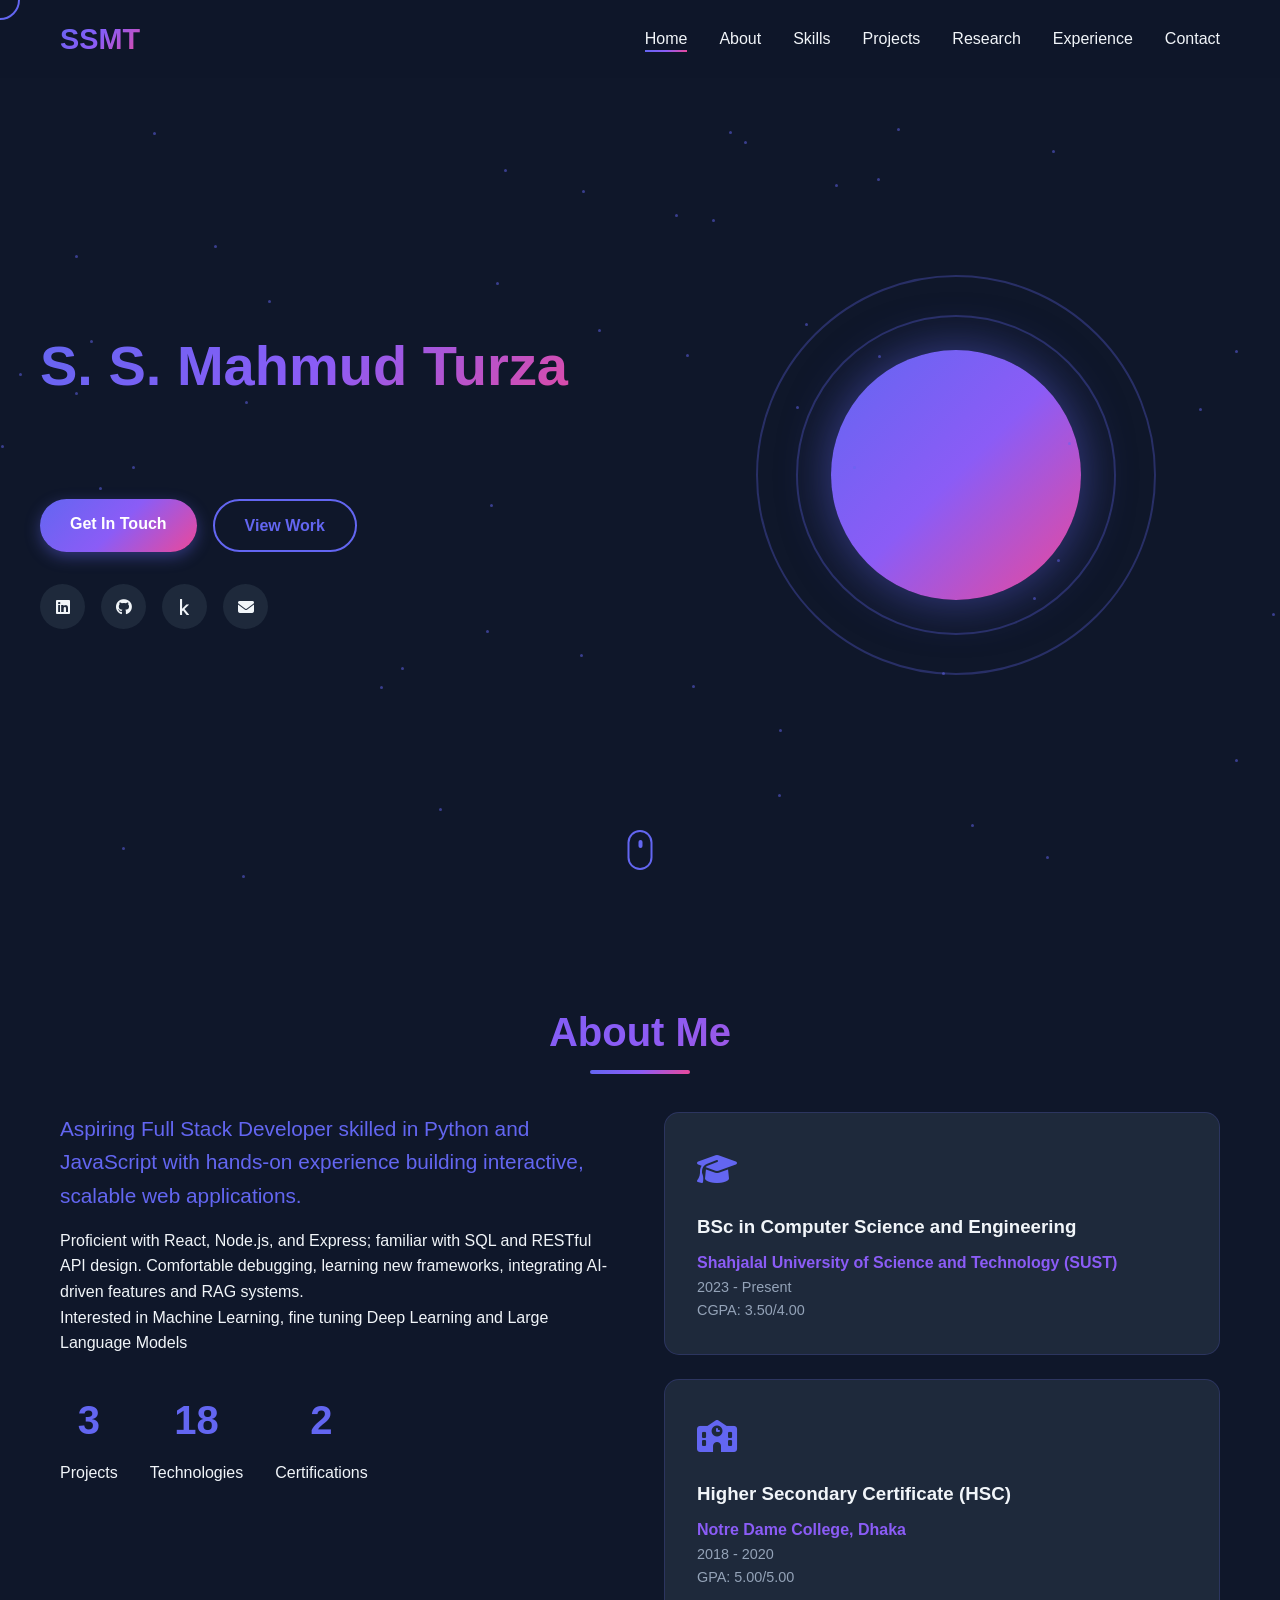
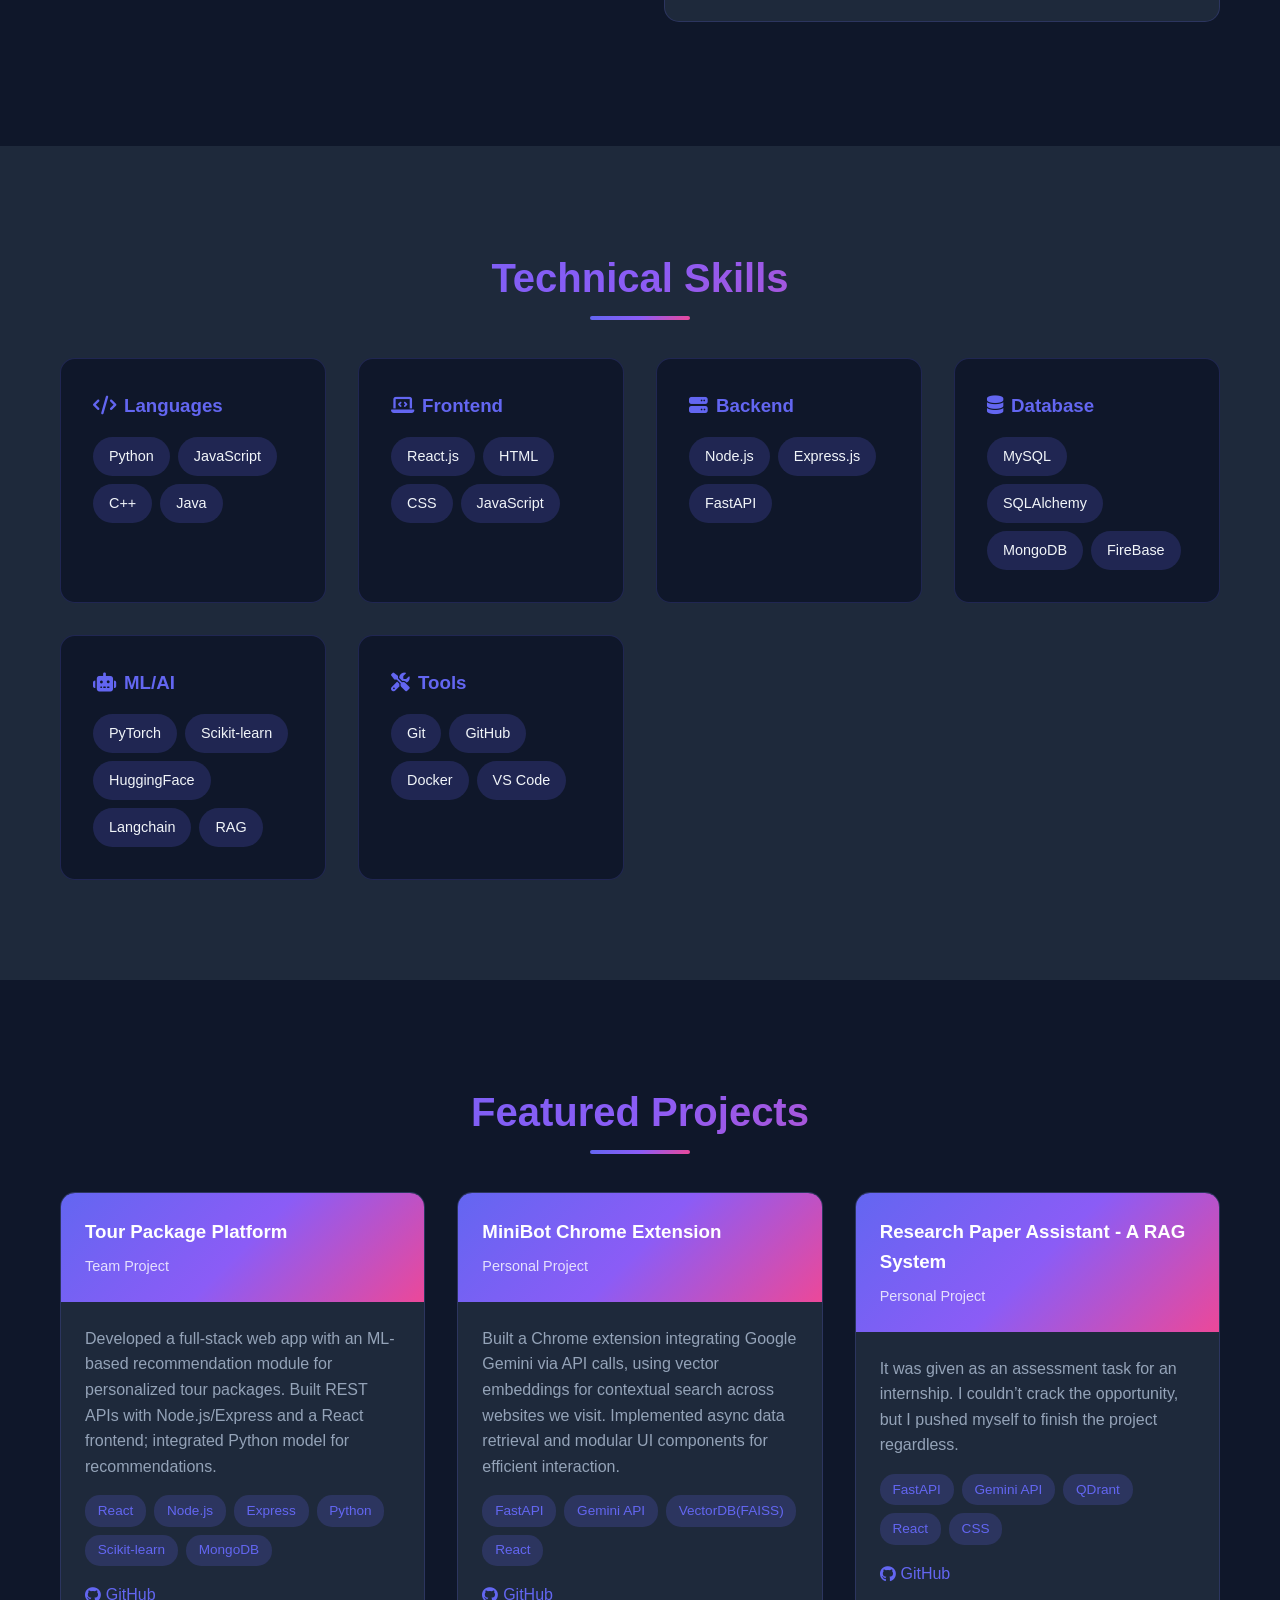
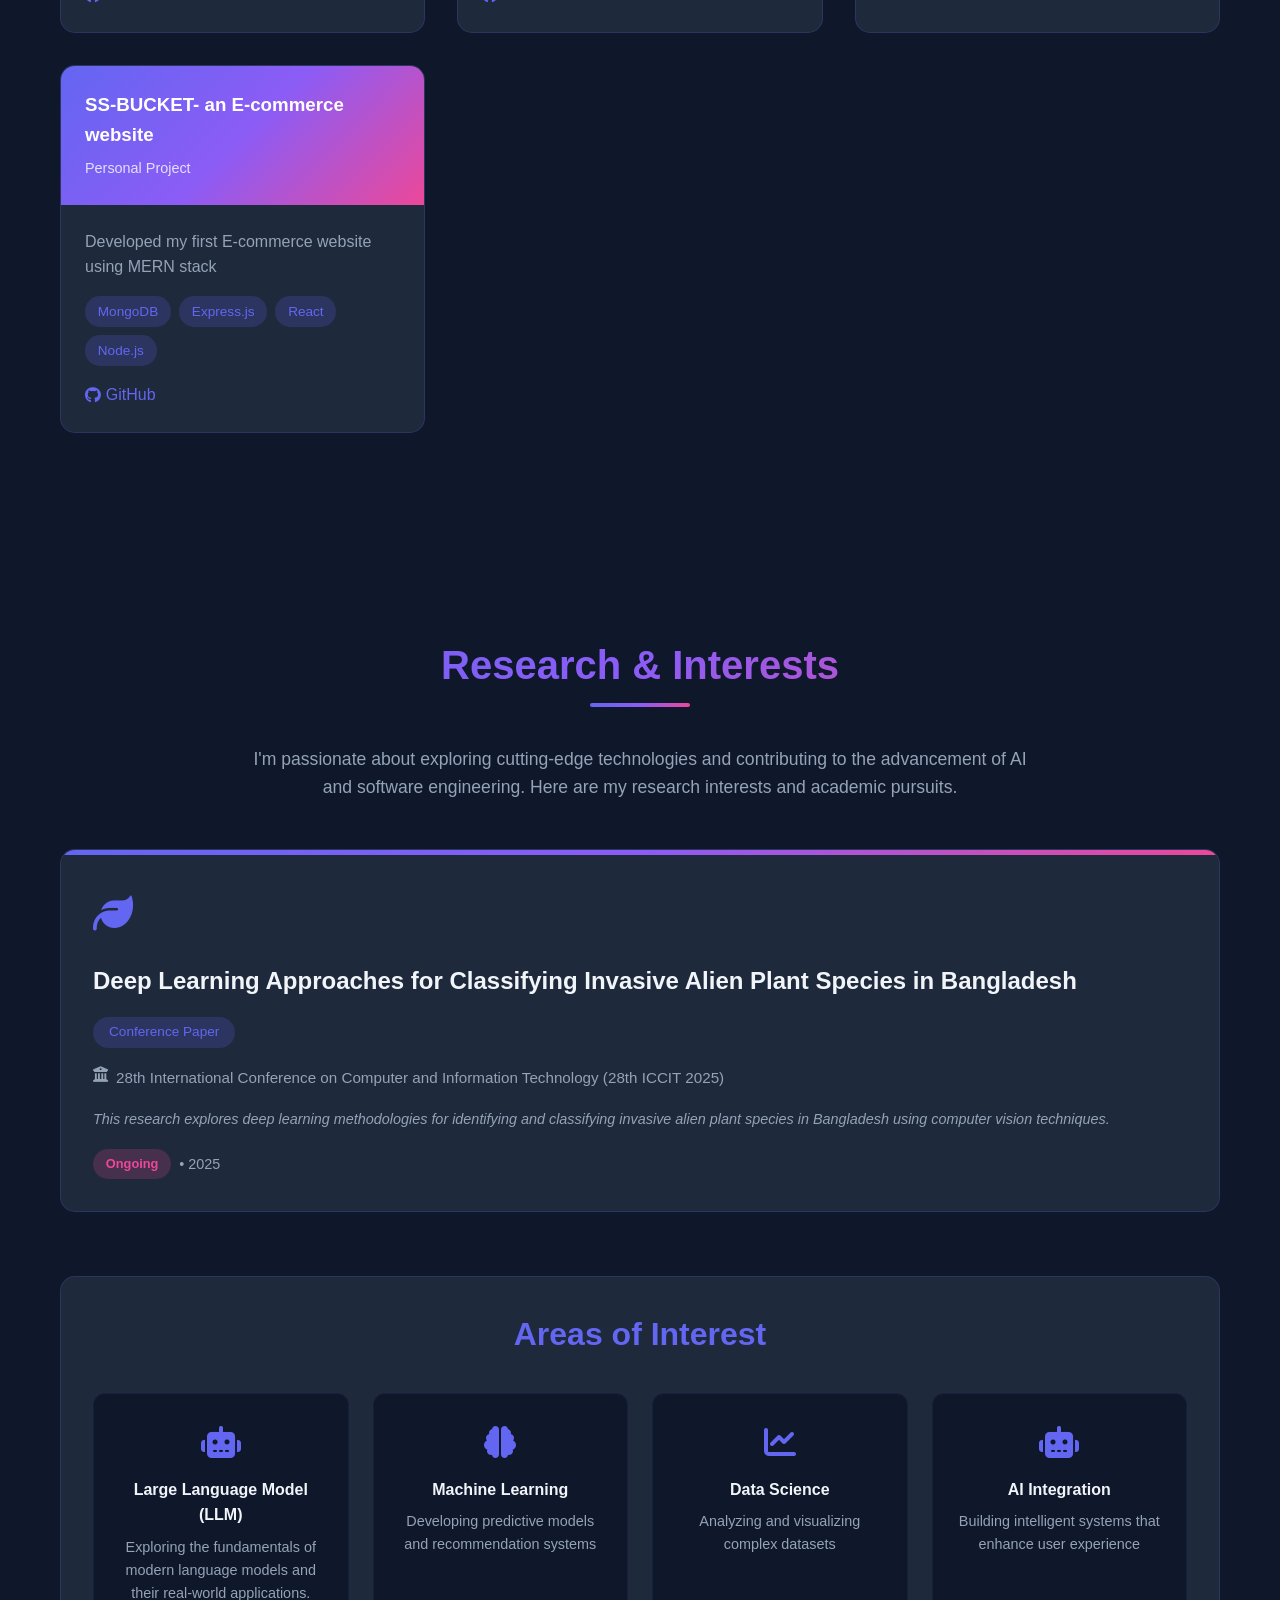
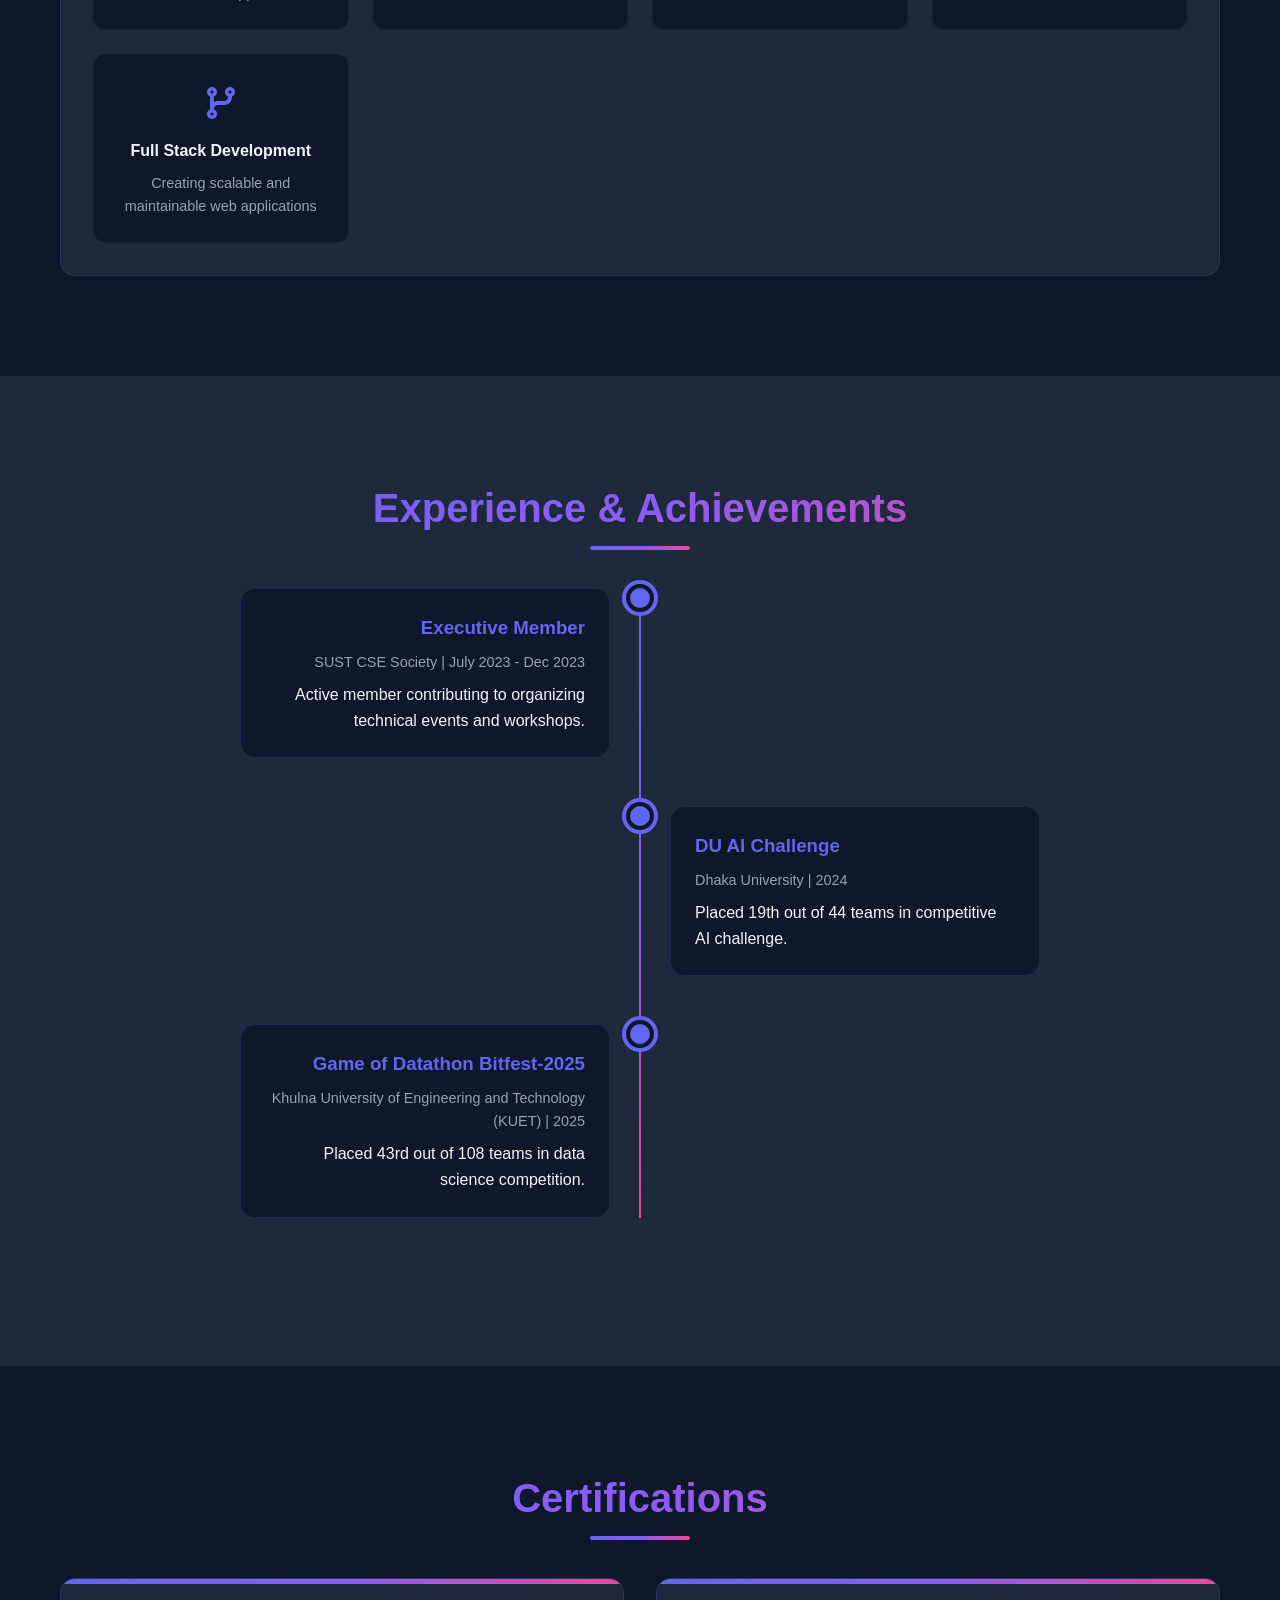
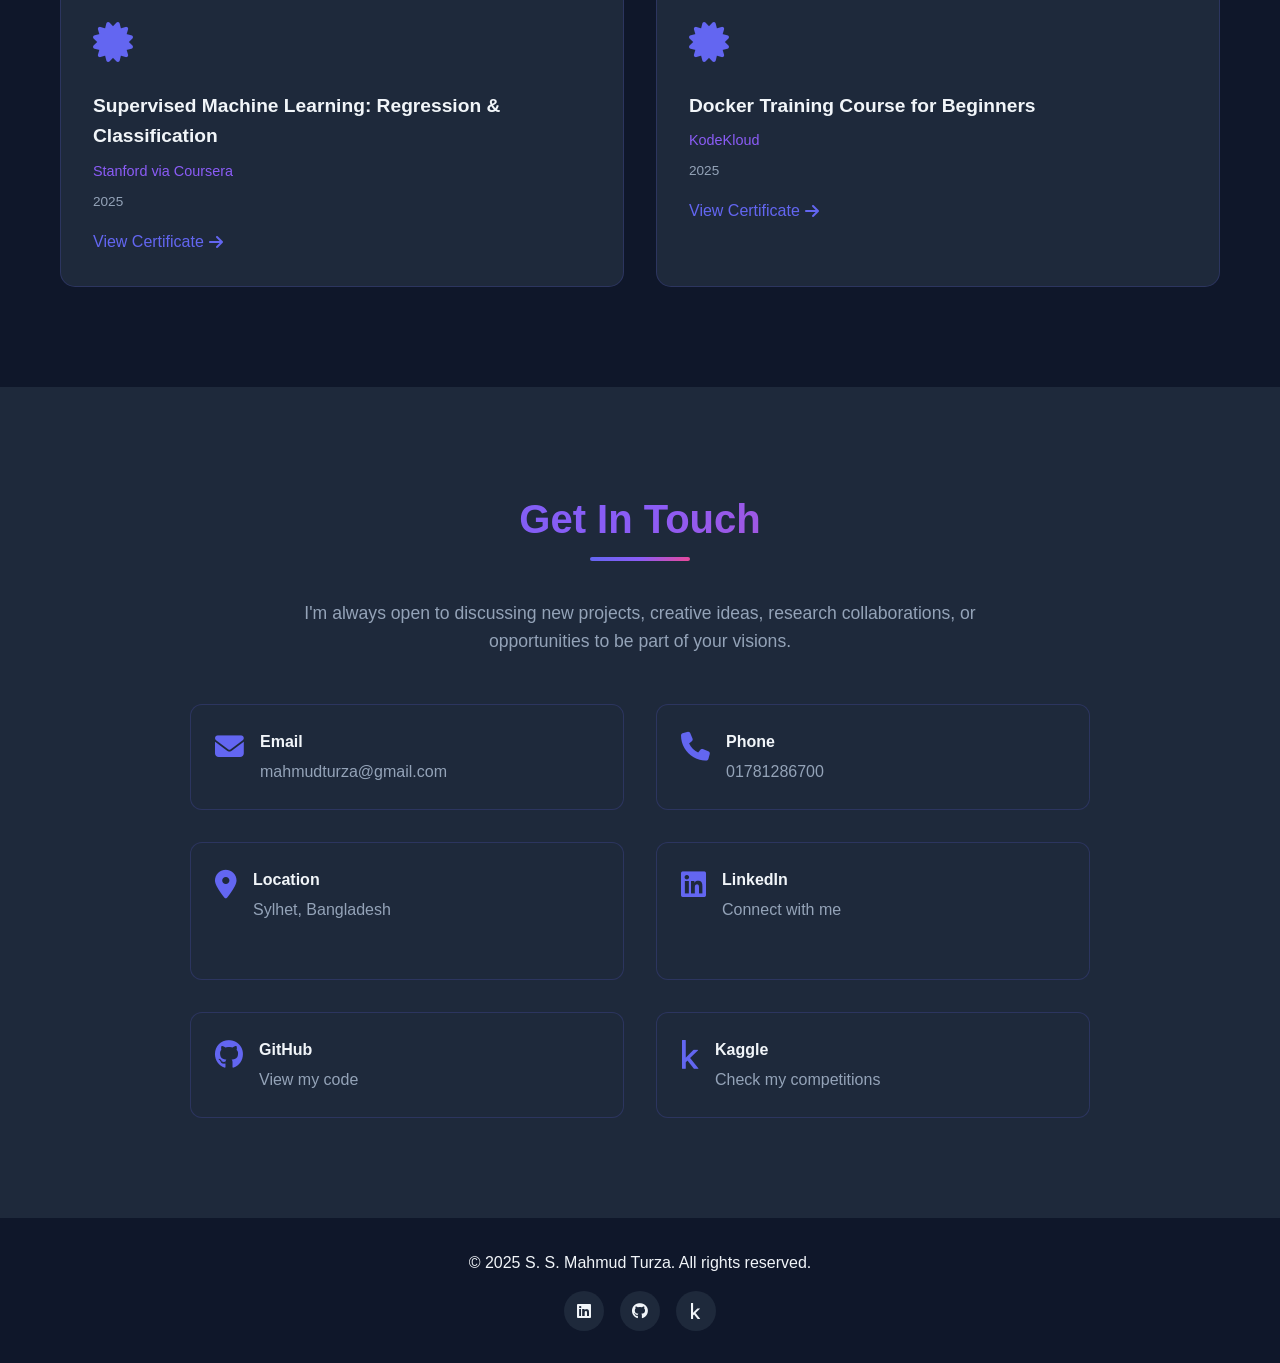
==== commit e75b8a60: "updates showcase serial, easter egg alert styling, catch up links" ====
--- a/index.html
+++ b/index.html
@@ -120,15 +120,8 @@
         </div>
     </section>
 
-    <!-- Experience Section -->
-    <section id="experience" class="experience">
-        <div class="container">
-            <h2 class="section-title">Experience & Achievements</h2>
-            <div class="timeline" id="experienceTimeline"></div>
-        </div>
-    </section>
-
-        <!-- Research Section -->
+
+    <!-- Research Section -->
     <section id="research" class="research">
         <div class="container">
             <h2 class="section-title">Research & Interests</h2>
@@ -143,6 +136,15 @@
             </div>
         </div>
     </section>
+
+    <!-- Experience Section -->
+    <section id="experience" class="experience">
+        <div class="container">
+            <h2 class="section-title">Experience & Achievements</h2>
+            <div class="timeline" id="experienceTimeline"></div>
+        </div>
+    </section>
+
 
     <!-- Certifications Section -->
     <section id="certifications" class="certifications">
@@ -214,9 +216,9 @@
         <div class="container">
             <p>&copy; 2025 S. S. Mahmud Turza. All rights reserved.</p>
             <div class="footer-social">
-                <a href="https://linkedin.com/in/yourprofile" target="_blank"><i class="fab fa-linkedin"></i></a>
-                <a href="https://github.com/yourprofile" target="_blank"><i class="fab fa-github"></i></a>
-                <a href="https://kaggle.com/yourprofile" target="_blank"><i class="fab fa-kaggle"></i></a>
+                <a href="https://www.linkedin.com/in/s-s-mahmud-turza-30034b226/" target="_blank"><i class="fab fa-linkedin"></i></a>
+                <a href="https://github.com/Turza39" target="_blank"><i class="fab fa-github"></i></a>
+                <a href="https://www.kaggle.com/ssmahmudturza" target="_blank"><i class="fab fa-kaggle"></i></a>
             </div>
         </div>
     </footer>
--- a/style.css
+++ b/style.css
@@ -1470,4 +1470,137 @@
     .contact-content-center .contact-items {
         grid-template-columns: 1fr;
     }
+}
+/* ============================================
+   EASTER EGG ALERT - Simple & Smart
+   ============================================ */
+
+/* Overlay - Just blur, no darkening */
+.easter-egg-alert {
+    position: fixed;
+    inset: 0;
+    backdrop-filter: blur(12px);
+    display: grid;
+    place-items: center;
+    z-index: 10000;
+    opacity: 0;
+    transition: opacity 0.3s;
+    padding: 20px;
+}
+
+.easter-egg-alert.show {
+    opacity: 1;
+}
+
+/* Modal */
+.alert-content {
+    background: var(--card-bg);
+    padding: 3rem;
+    border-radius: 20px;
+    max-width: 500px;
+    width: 100%;
+    border: 2px solid var(--primary-color);
+    box-shadow: 0 20px 60px rgba(99, 102, 241, 0.5);
+    transform: scale(0.8);
+    transition: transform 0.3s;
+    text-align: center;
+}
+
+.easter-egg-alert.show .alert-content {
+    transform: scale(1);
+}
+
+/* Icon */
+.alert-icon {
+    font-size: 4rem;
+    margin-bottom: 1rem;
+    animation: spin 2s ease-in-out infinite;
+}
+
+@keyframes spin {
+    0%, 100% { transform: rotate(0deg); }
+    50% { transform: rotate(15deg); }
+}
+
+/* Text */
+.alert-content h2 {
+    background: var(--gradient);
+    -webkit-background-clip: text;
+    -webkit-text-fill-color: transparent;
+    font-size: 2rem;
+    margin-bottom: 1rem;
+}
+
+.alert-content p {
+    color: var(--text-secondary);
+    margin-bottom: 0.8rem;
+}
+
+.alert-subtext {
+    font-family: monospace;
+    color: var(--primary-color);
+    background: rgba(99, 102, 241, 0.1);
+    padding: 0.8rem;
+    border-radius: 8px;
+    margin: 1.5rem auto;
+    display: inline-block;
+}
+
+/* Button */
+.alert-btn {
+    margin-top: 1rem;
+    padding: 12px 40px;
+    background: var(--gradient);
+    border: none;
+    border-radius: 25px;
+    color: white;
+    font-size: 1.1rem;
+    font-weight: 600;
+    cursor: pointer;
+    transition: transform 0.2s;
+}
+
+.alert-btn:hover {
+    transform: translateY(-2px);
+}
+
+.alert-btn:active {
+    transform: translateY(0);
+}
+
+/* Confetti */
+.confetti {
+    position: fixed;
+    width: 8px;
+    height: 8px;
+    top: -10px;
+    z-index: 9999;
+    animation: fall 3s linear forwards;
+}
+
+@keyframes fall {
+    to {
+        top: 100vh;
+        transform: rotate(360deg);
+    }
+}
+
+/* Rainbow effect */
+@keyframes rainbow {
+    to { filter: hue-rotate(360deg); }
+}
+
+/* Mobile responsive */
+@media (max-width: 600px) {
+    .alert-content {
+        padding: 2rem 1.5rem;
+    }
+    
+    .alert-icon {
+        font-size: 3rem;
+    }
+    
+    .alert-content h2 {
+        font-size: 1.5rem;
+    }
 }
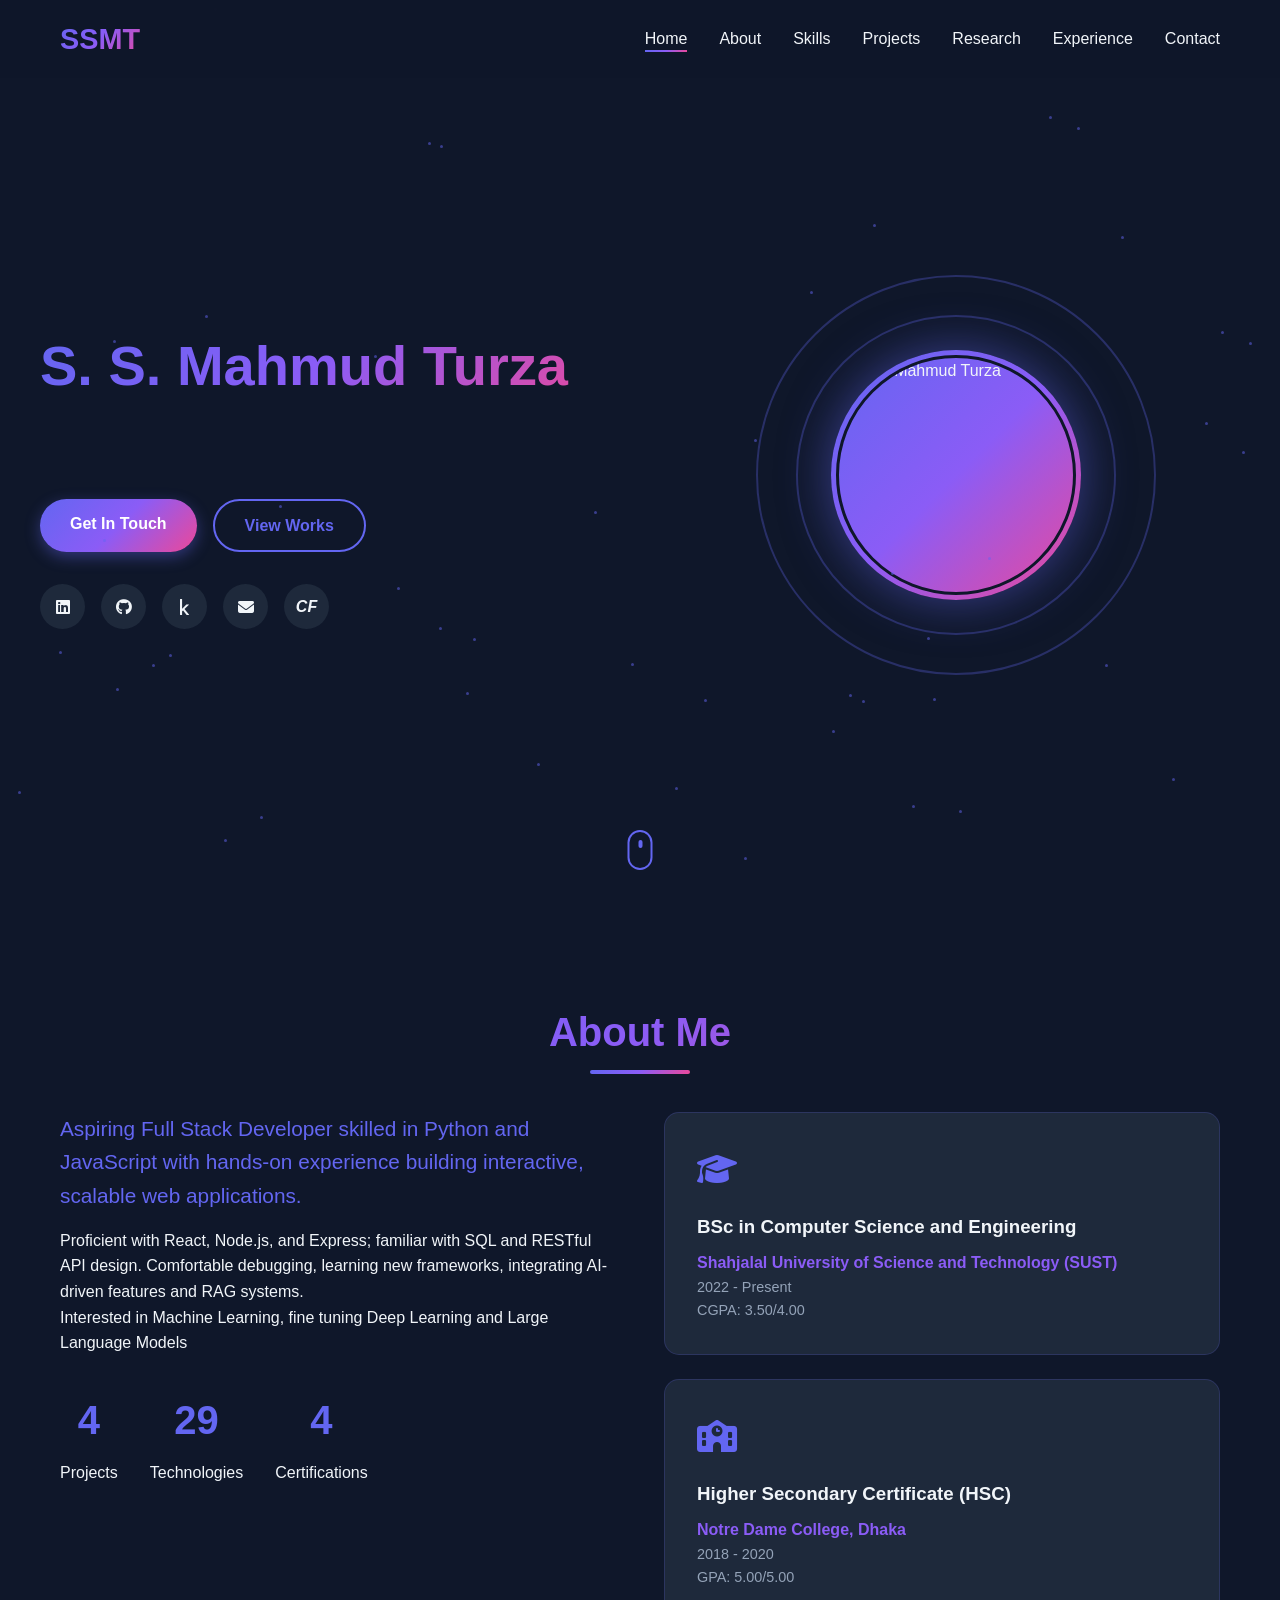
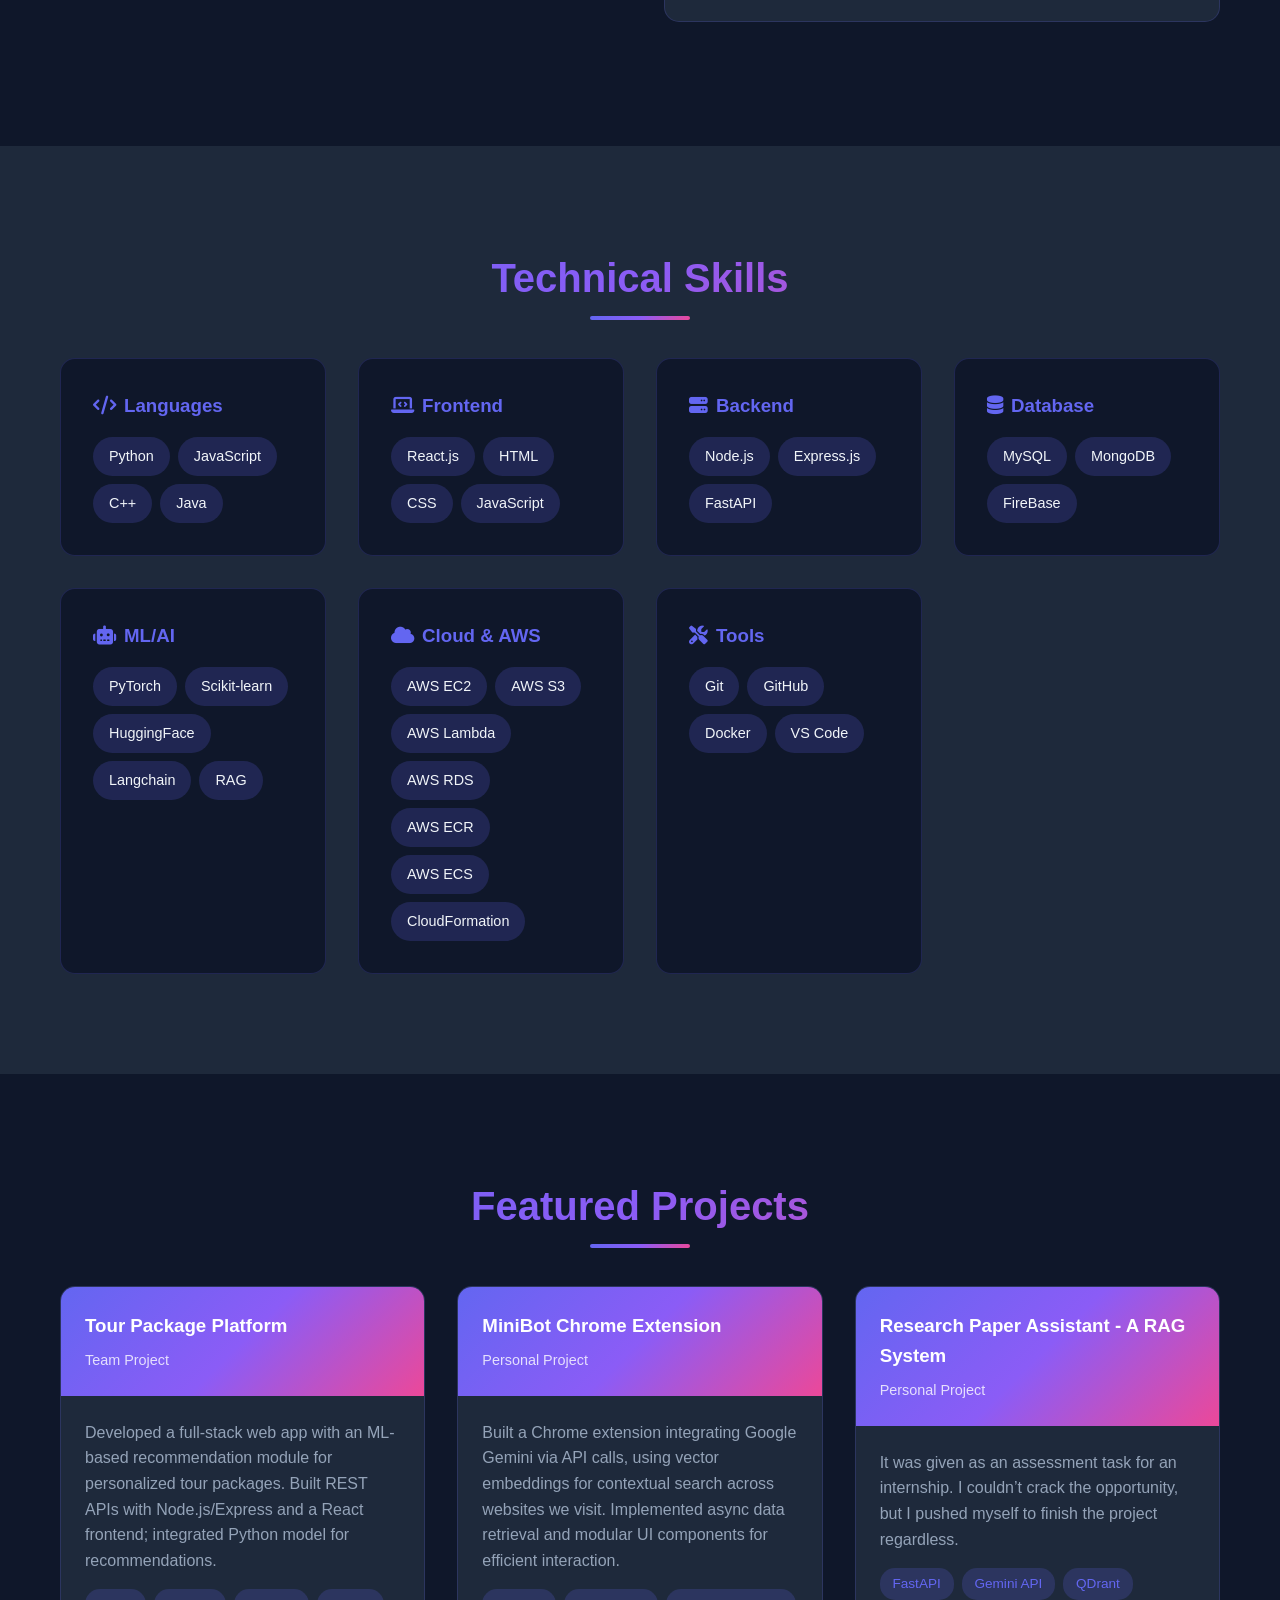
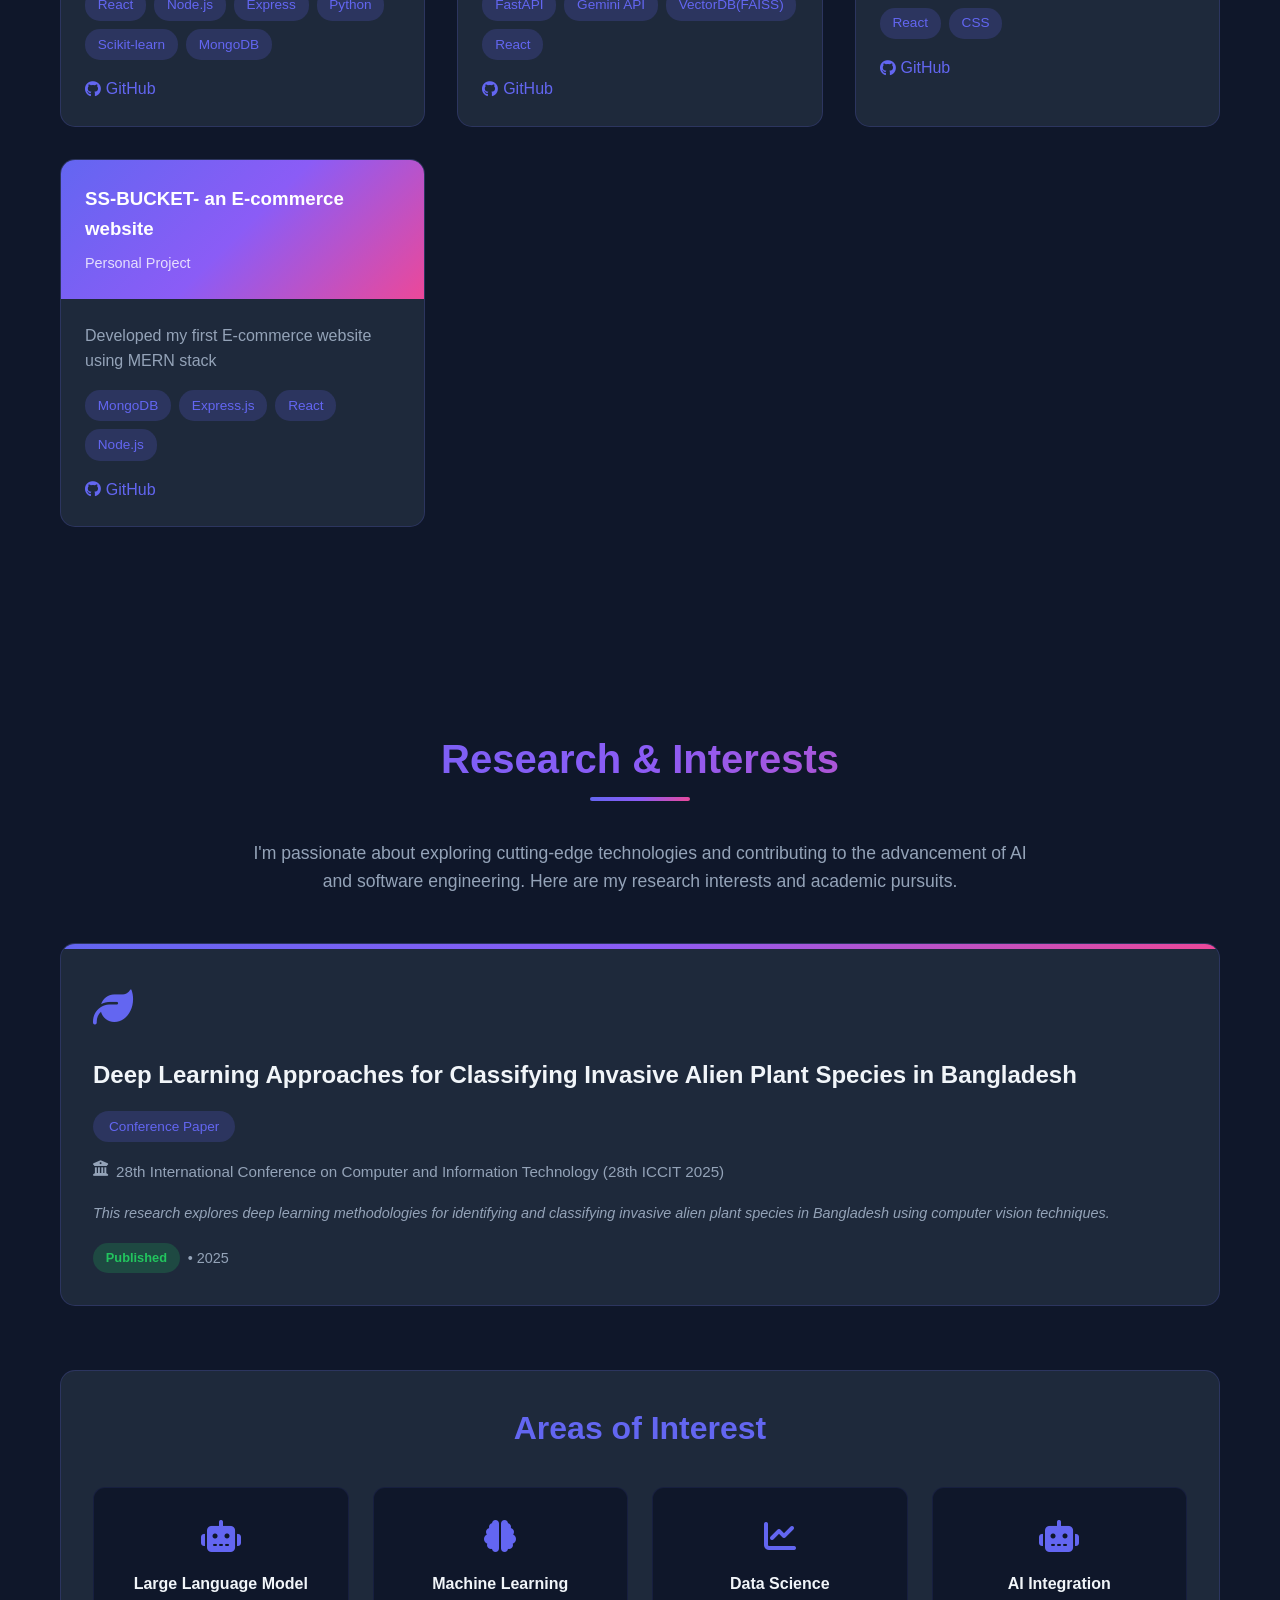
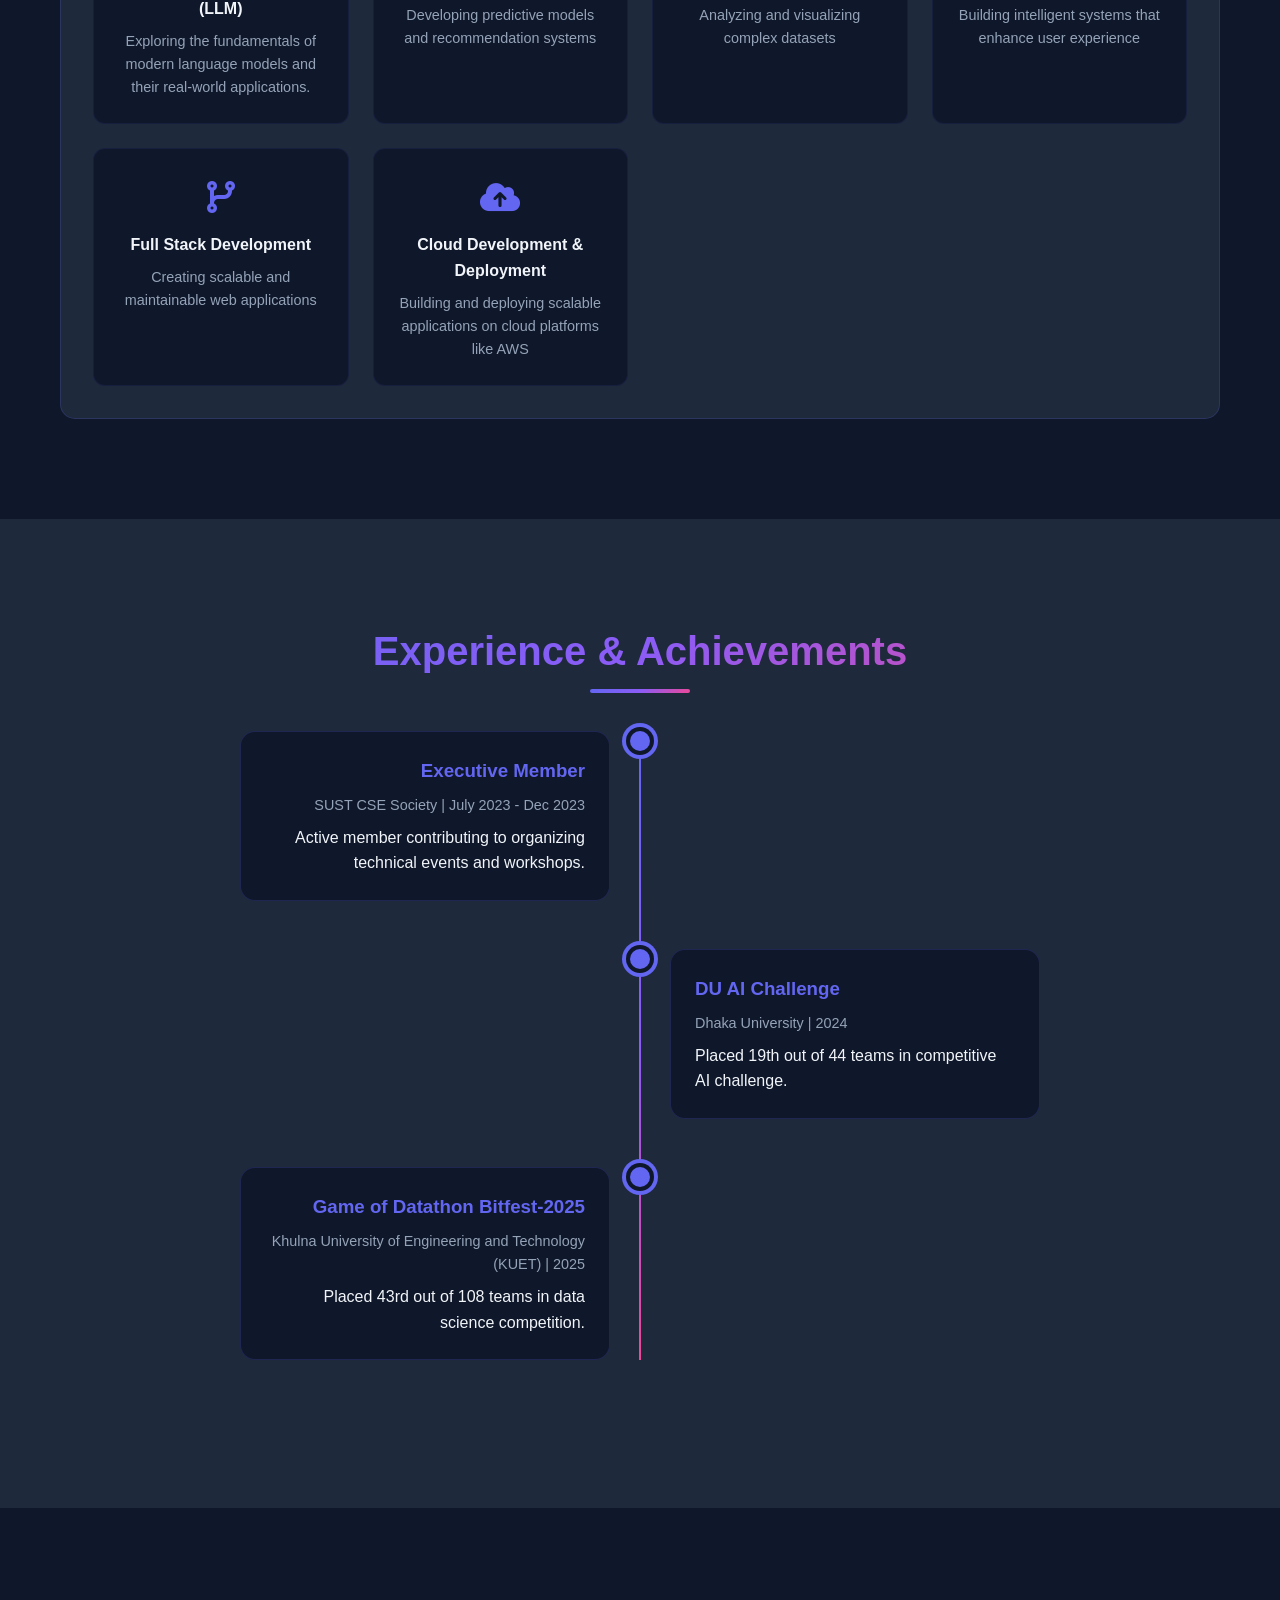
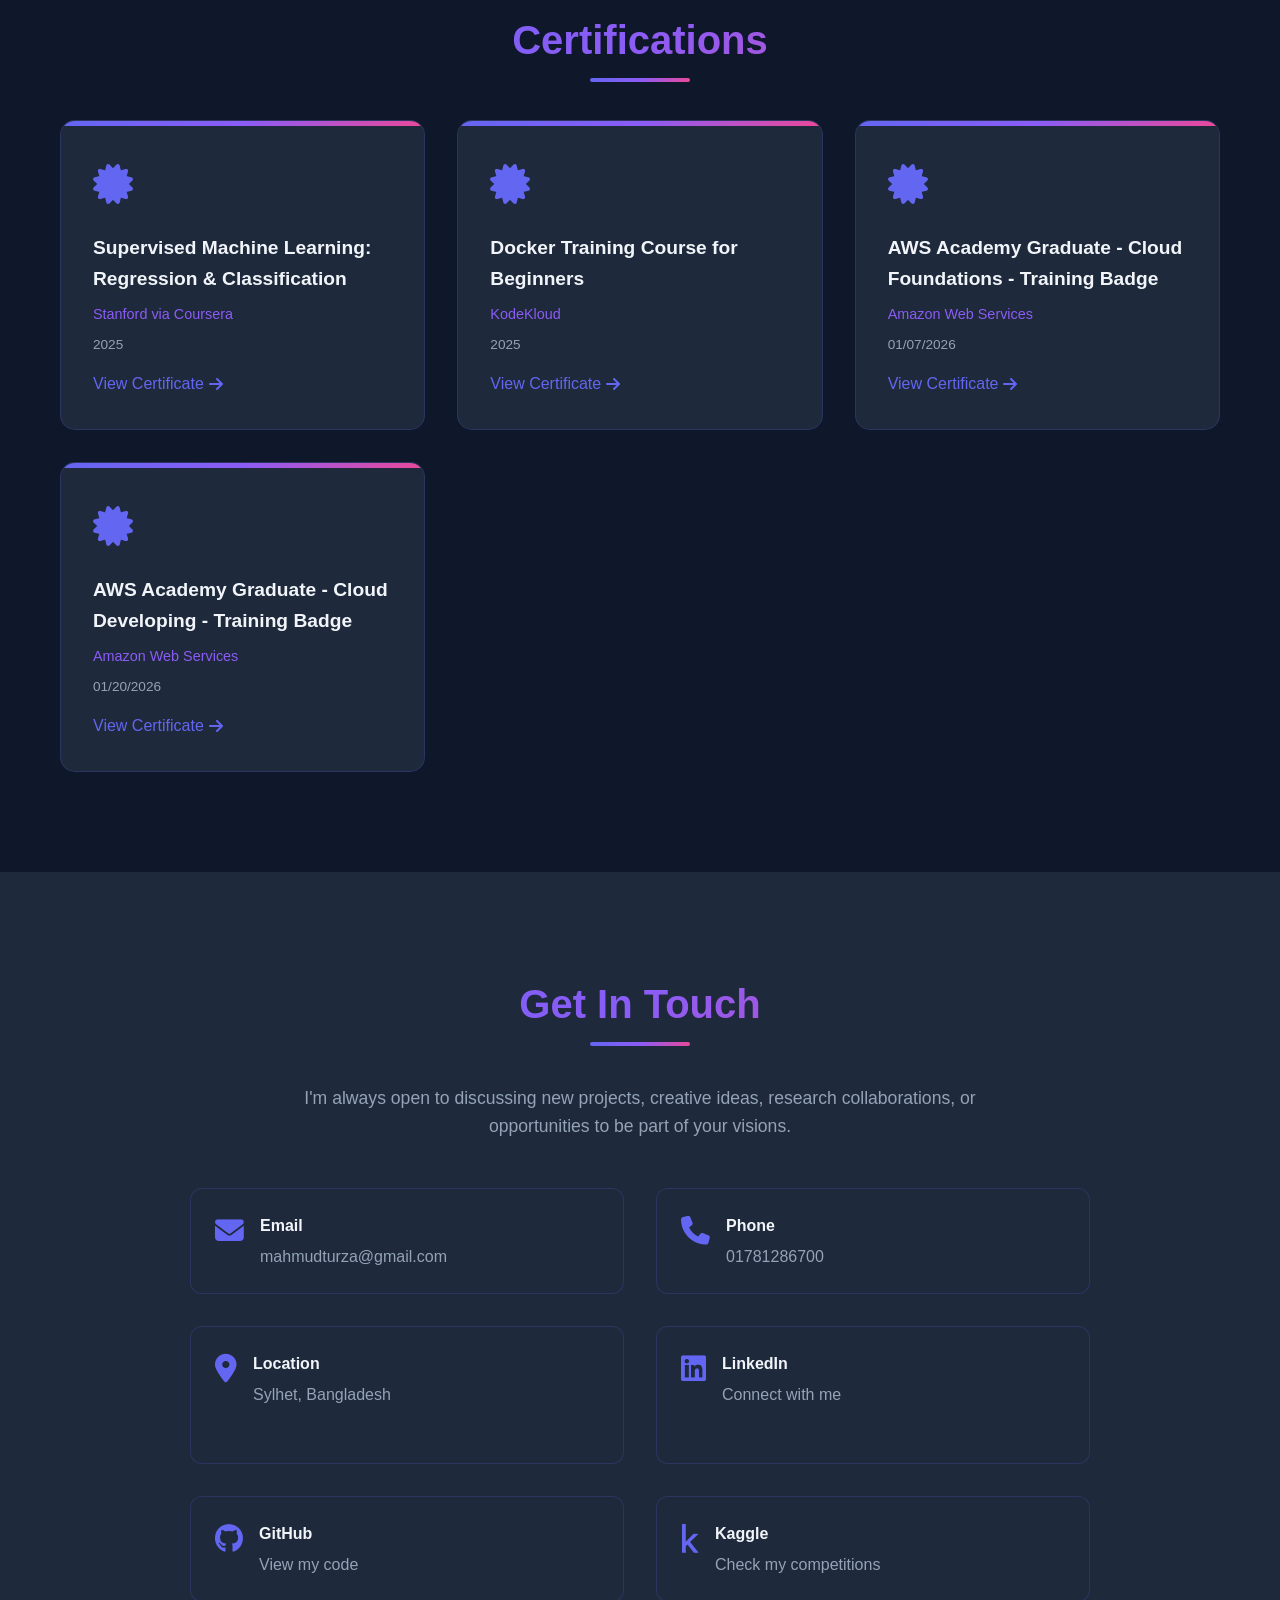
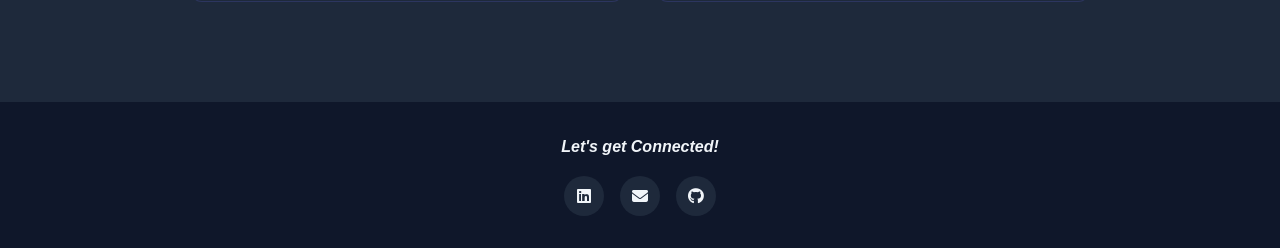
==== commit 9cf57842: "Updated mouse effect, skills, added codeforces handle link" ====
--- a/index.html
+++ b/index.html
@@ -1,5 +1,6 @@
 <!DOCTYPE html>
 <html lang="en">
+
 <head>
     <meta charset="UTF-8">
     <meta name="viewport" content="width=device-width, initial-scale=1.0">
@@ -7,6 +8,7 @@
     <link rel="stylesheet" href="style.css">
     <link rel="stylesheet" href="https://cdnjs.cloudflare.com/ajax/libs/font-awesome/6.4.0/css/all.min.css">
 </head>
+
 <body>
     <!-- Navigation -->
     <nav id="navbar">
@@ -37,13 +39,18 @@
                 <p class="typing-text"></p>
                 <div class="hero-buttons">
                     <a href="#contact" class="btn btn-primary">Get In Touch</a>
-                    <a href="#projects" class="btn btn-secondary">View Work</a>
+                    <a href="#projects" class="btn btn-secondary">View Works</a>
                 </div>
                 <div class="social-links">
-                    <a href="https://linkedin.com/in/yourprofile" target="_blank" class="social-icon"><i class="fab fa-linkedin"></i></a>
-                    <a href="https://github.com/yourprofile" target="_blank" class="social-icon"><i class="fab fa-github"></i></a>
-                    <a href="https://kaggle.com/yourprofile" target="_blank" class="social-icon"><i class="fab fa-kaggle"></i></a>
+                    <a href="https://linkedin.com/in/yourprofile" target="_blank" class="social-icon"><i
+                            class="fab fa-linkedin"></i></a>
+                    <a href="https://github.com/yourprofile" target="_blank" class="social-icon"><i
+                            class="fab fa-github"></i></a>
+                    <a href="https://kaggle.com/yourprofile" target="_blank" class="social-icon"><i
+                            class="fab fa-kaggle"></i></a>
                     <a href="mailto:mahmudturza@gmail.com" class="social-icon"><i class="fas fa-envelope"></i></a>
+                    <a href="https://codeforces.com/profile/ItsTurza039" target="_blank" class="social-icon"><i><b>CF</b></i></a>
+
                 </div>
             </div>
             <div class="hero-image">
@@ -51,7 +58,9 @@
                     <div class="orbit orbit-1"></div>
                     <div class="orbit orbit-2"></div>
                     <div class="orbit orbit-3"></div>
-                    <div class="profile-circle"></div>
+                    <div class="profile-circle">
+                        <img src="Myself.jpg" alt="S. S. Mahmud Turza" class="profile-img">
+                    </div>
                 </div>
             </div>
         </div>
@@ -66,8 +75,11 @@
             <h2 class="section-title">About Me</h2>
             <div class="about-content">
                 <div class="about-text">
-                    <p class="lead">Aspiring Full Stack Developer skilled in Python and JavaScript with hands-on experience building interactive, scalable web applications.</p>
-                    <p>Proficient with React, Node.js, and Express; familiar with SQL and RESTful API design. Comfortable debugging, learning new frameworks, integrating AI-driven features and RAG systems.</p>
+                    <p class="lead">Aspiring Full Stack Developer skilled in Python and JavaScript with hands-on
+                        experience building interactive, scalable web applications.</p>
+                    <p>Proficient with React, Node.js, and Express; familiar with SQL and RESTful API design.
+                        Comfortable debugging, learning new frameworks, integrating AI-driven features and RAG systems.
+                    </p>
                     <p>Interested in Machine Learning, fine tuning Deep Learning and Large Language Models</p>
                     <div class="about-stats">
                         <div class="stat-item">
@@ -89,7 +101,7 @@
                         <div class="edu-icon"><i class="fas fa-graduation-cap"></i></div>
                         <h3>BSc in Computer Science and Engineering</h3>
                         <p class="institution">Shahjalal University of Science and Technology (SUST)</p>
-                        <p class="year">2023 - Present</p>
+                        <p class="year">2022 - Present</p>
                         <p class="gpa">CGPA: 3.50/4.00</p>
                     </div>
                     <div class="education-card">
@@ -126,10 +138,11 @@
         <div class="container">
             <h2 class="section-title">Research & Interests</h2>
             <div class="research-intro">
-                <p>I'm passionate about exploring cutting-edge technologies and contributing to the advancement of AI and software engineering. Here are my research interests and academic pursuits.</p>
+                <p>I'm passionate about exploring cutting-edge technologies and contributing to the advancement of AI
+                    and software engineering. Here are my research interests and academic pursuits.</p>
             </div>
             <div class="research-grid" id="researchGrid"></div>
-            
+
             <div class="research-interests">
                 <h3>Areas of Interest</h3>
                 <div class="interests-container" id="interestsContainer"></div>
@@ -161,7 +174,8 @@
             <div class="contact-content-center">
                 <div class="contact-info">
                     <!-- <h3>Let's Connect!</h3> -->
-                    <p>I'm always open to discussing new projects, creative ideas, research collaborations, or opportunities to be part of your visions.</p>
+                    <p>I'm always open to discussing new projects, creative ideas, research collaborations, or
+                        opportunities to be part of your visions.</p>
                     <div class="contact-items">
                         <div class="contact-item">
                             <i class="fas fa-envelope"></i>
@@ -188,7 +202,8 @@
                             <i class="fab fa-linkedin"></i>
                             <div>
                                 <h4>LinkedIn</h4>
-                                <a href="https://www.linkedin.com/in/s-s-mahmud-turza-30034b226/" target="_blank">Connect with me</a>
+                                <a href="https://www.linkedin.com/in/s-s-mahmud-turza-30034b226/"
+                                    target="_blank">Connect with me</a>
                             </div>
                         </div>
                         <div class="contact-item">
@@ -214,15 +229,19 @@
     <!-- Footer -->
     <footer class="footer">
         <div class="container">
-            <p>&copy; 2025 S. S. Mahmud Turza. All rights reserved.</p>
+            <!-- <p>&copy; 2025 S. S. Mahmud Turza. All rights reserved.</p> -->
+             <i><b>Let's get Connected!</b></i>
             <div class="footer-social">
-                <a href="https://www.linkedin.com/in/s-s-mahmud-turza-30034b226/" target="_blank"><i class="fab fa-linkedin"></i></a>
+                <a href="https://www.linkedin.com/in/s-s-mahmud-turza-30034b226/" target="_blank"><i
+                        class="fab fa-linkedin"></i></a>
+                <a href="mailto:mahmudturza@gmail.com" class="social-icon"><i class="fas fa-envelope"></i></a>
                 <a href="https://github.com/Turza39" target="_blank"><i class="fab fa-github"></i></a>
-                <a href="https://www.kaggle.com/ssmahmudturza" target="_blank"><i class="fab fa-kaggle"></i></a>
+                <!-- <a href="https://www.kaggle.com/ssmahmudturza" target="_blank"><i class="fab fa-kaggle"></i></a> -->
             </div>
         </div>
     </footer>
 
     <script src="script.js"></script>
 </body>
+
 </html>
--- a/style.css
+++ b/style.css
@@ -224,8 +224,8 @@
     justify-content: center;
     align-items: center;
     animation: fadeInRight 1s ease;
-    min-height: 450px; /* stops collapsing */
-    position: relative; /* important fix */
+    min-height: 450px;
+    position: relative;
 }
 
 .image-container {
@@ -276,8 +276,19 @@
     border-radius: 50%;
     box-shadow: 0 0 50px rgba(99, 102, 241, 0.5);
     animation: pulse 3s ease-in-out infinite;
-}
-
+    padding: 5px; /* Creates gradient border effect */
+    display: flex;
+    align-items: center;
+    justify-content: center;
+}
+
+.profile-img {
+    width: 100%;
+    height: 100%;
+    border-radius: 50%;
+    object-fit: cover;
+    border: 3px solid var(--dark-bg); /* Inner border */
+}
 /* Scroll Indicator */
 .scroll-indicator {
     position: absolute;
@@ -900,7 +911,7 @@
     }
 
     .hamburger.active span:nth-child(1) {
-        transform: rotate(45deg) translate(5px, 5px);
+        transform: rotate(45deg) translate(4px, 4px);
     }
 
     .hamburger.active span:nth-child(2) {
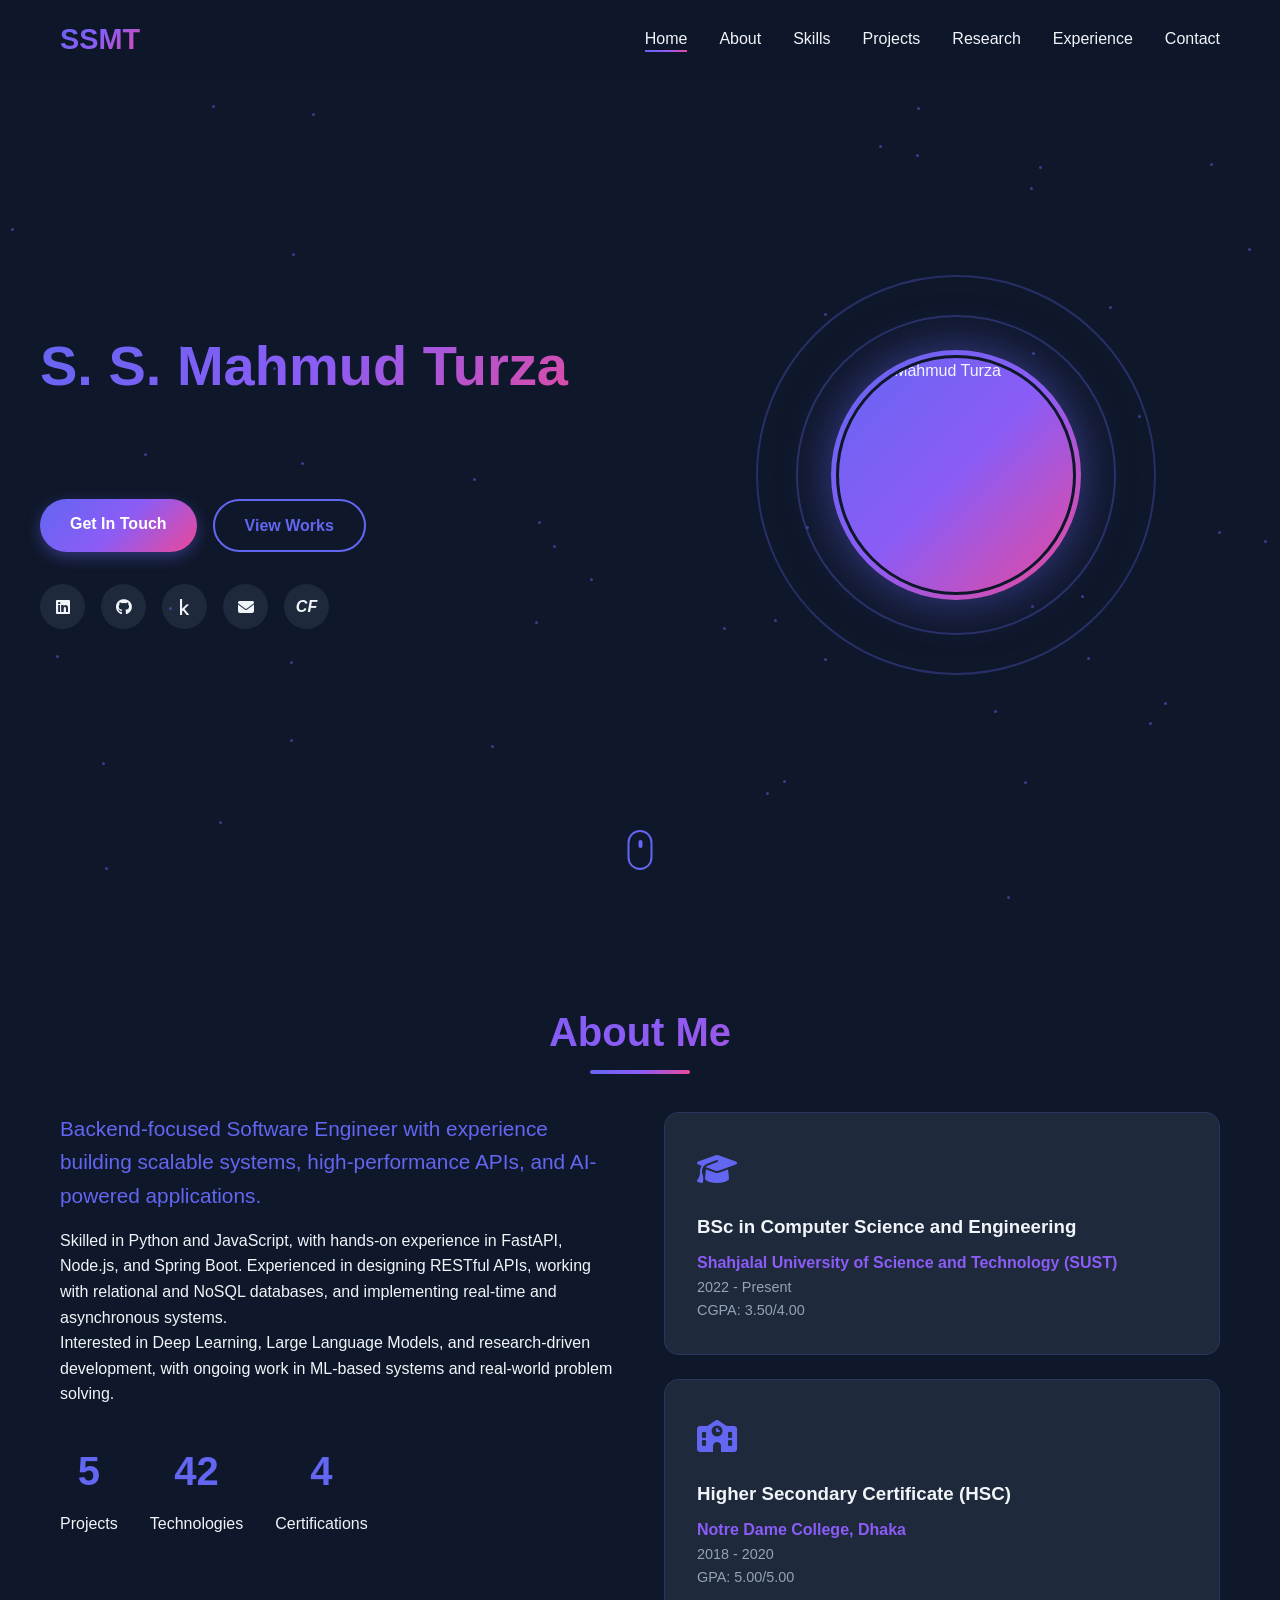
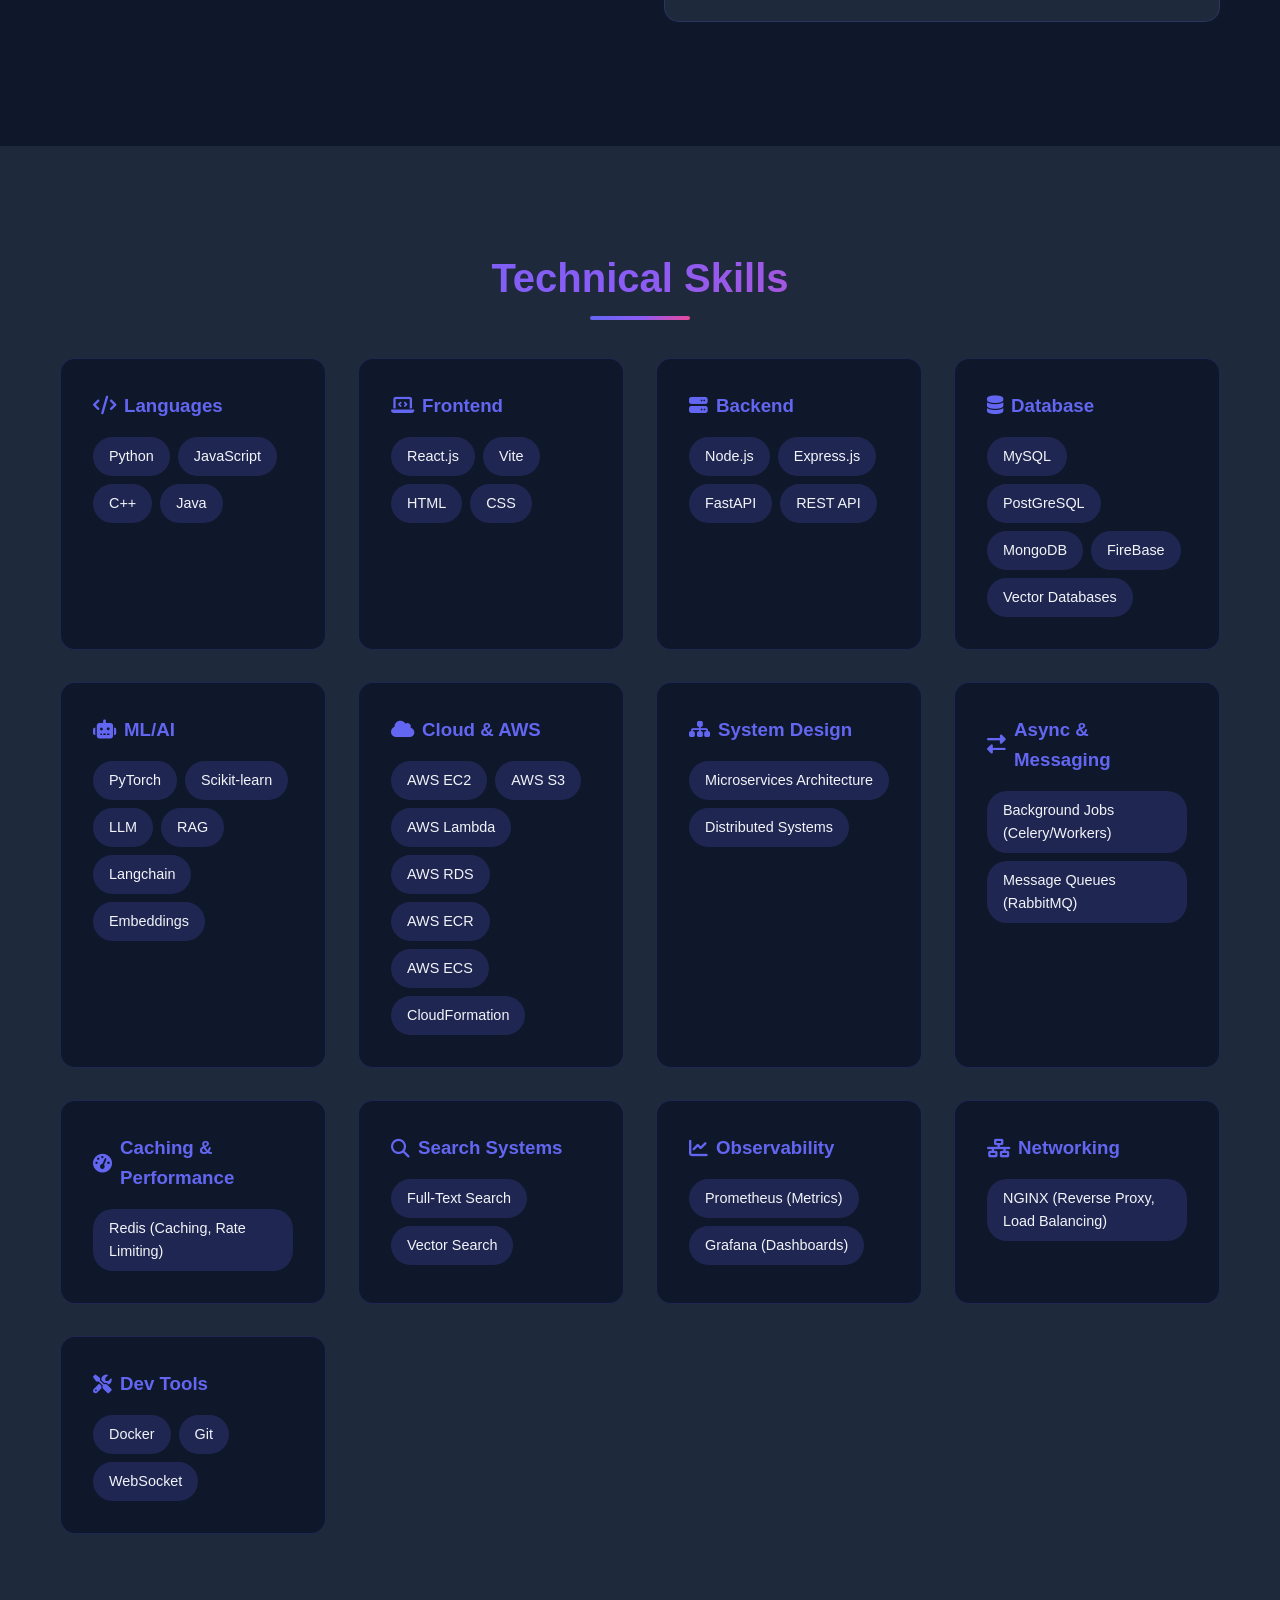
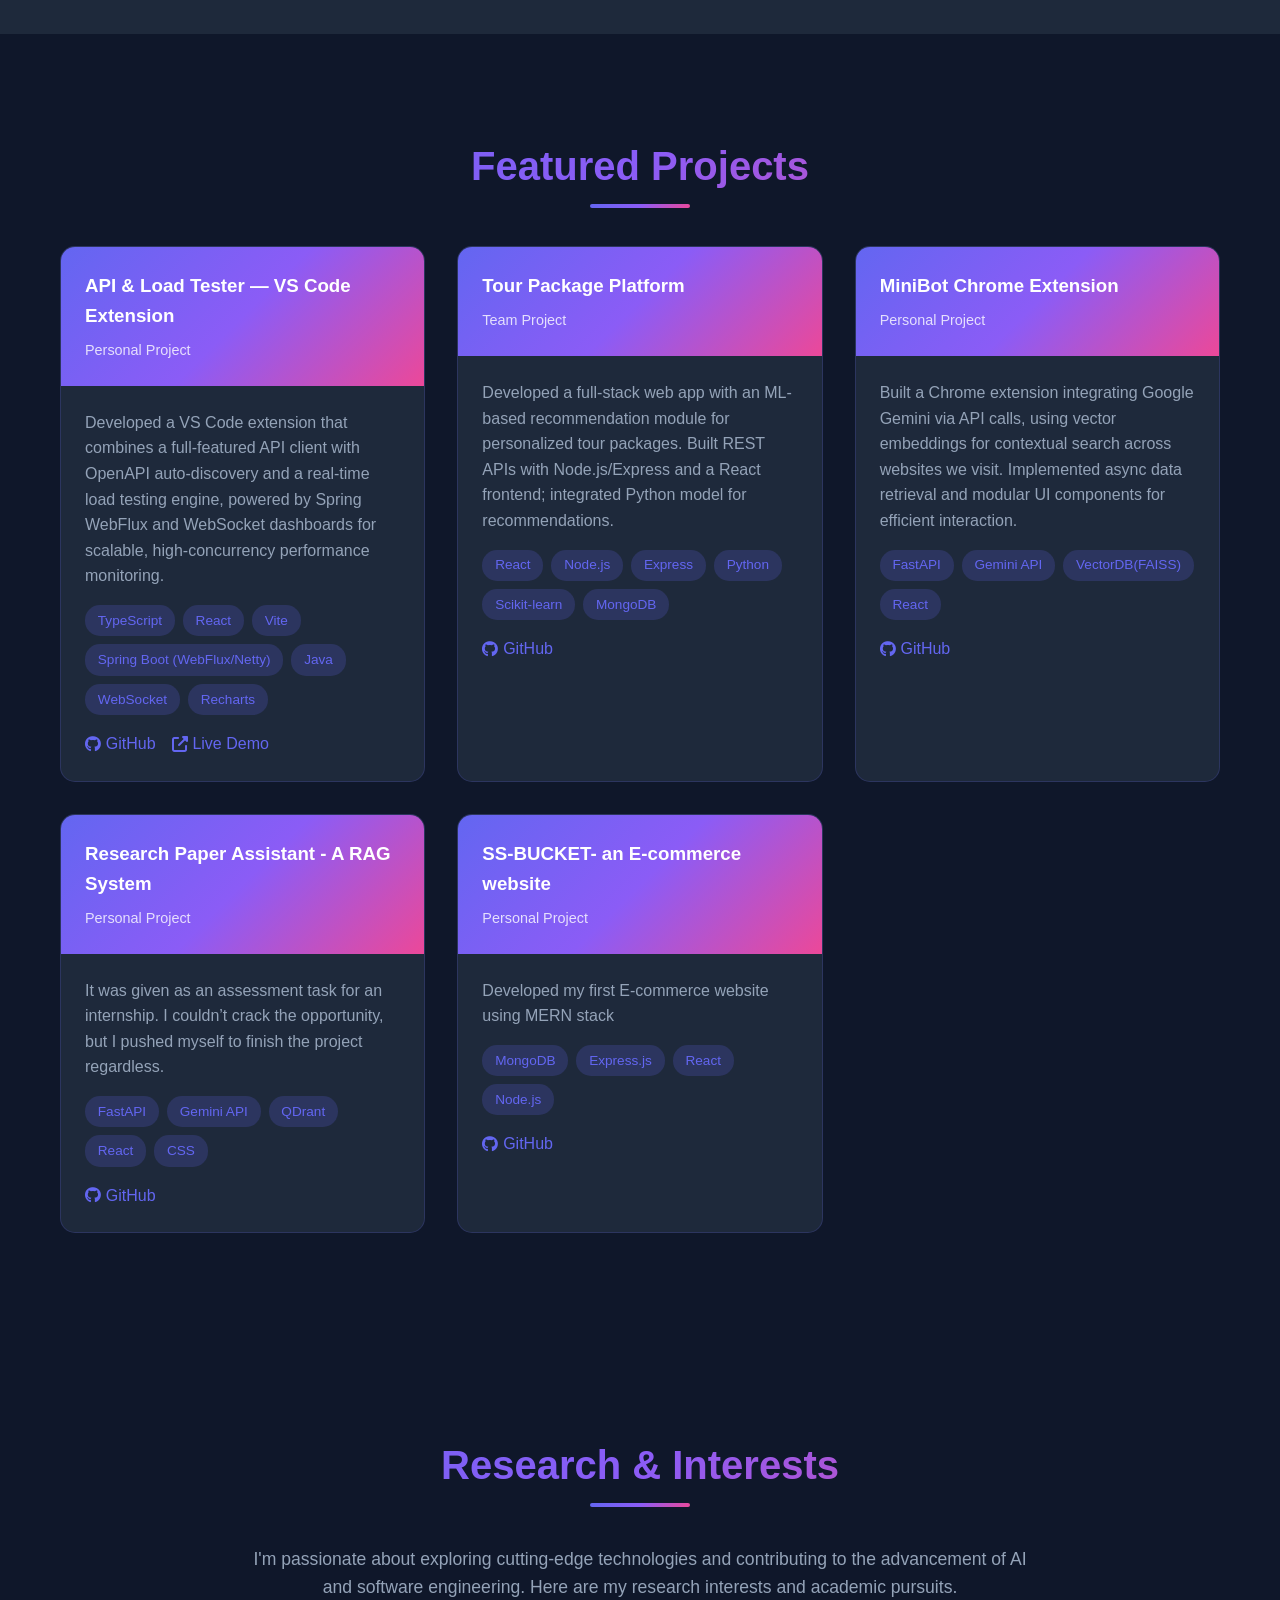
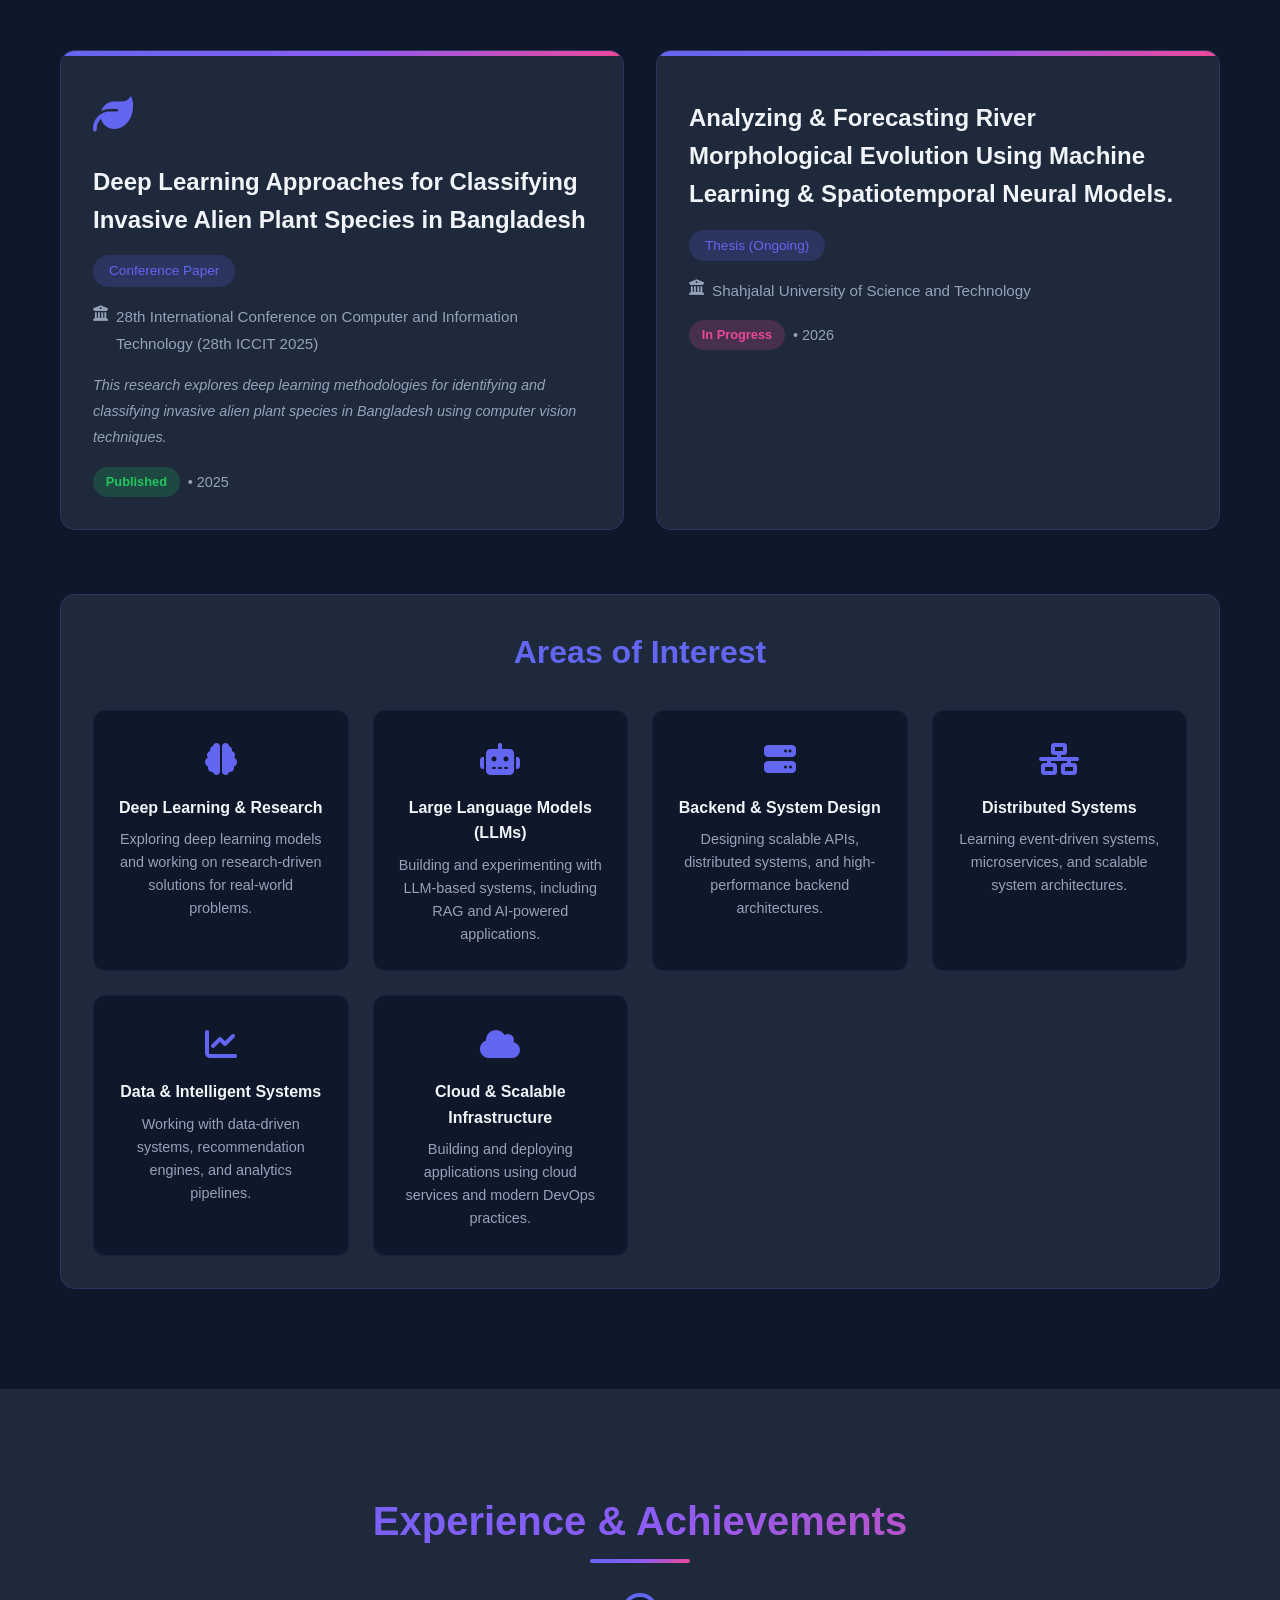
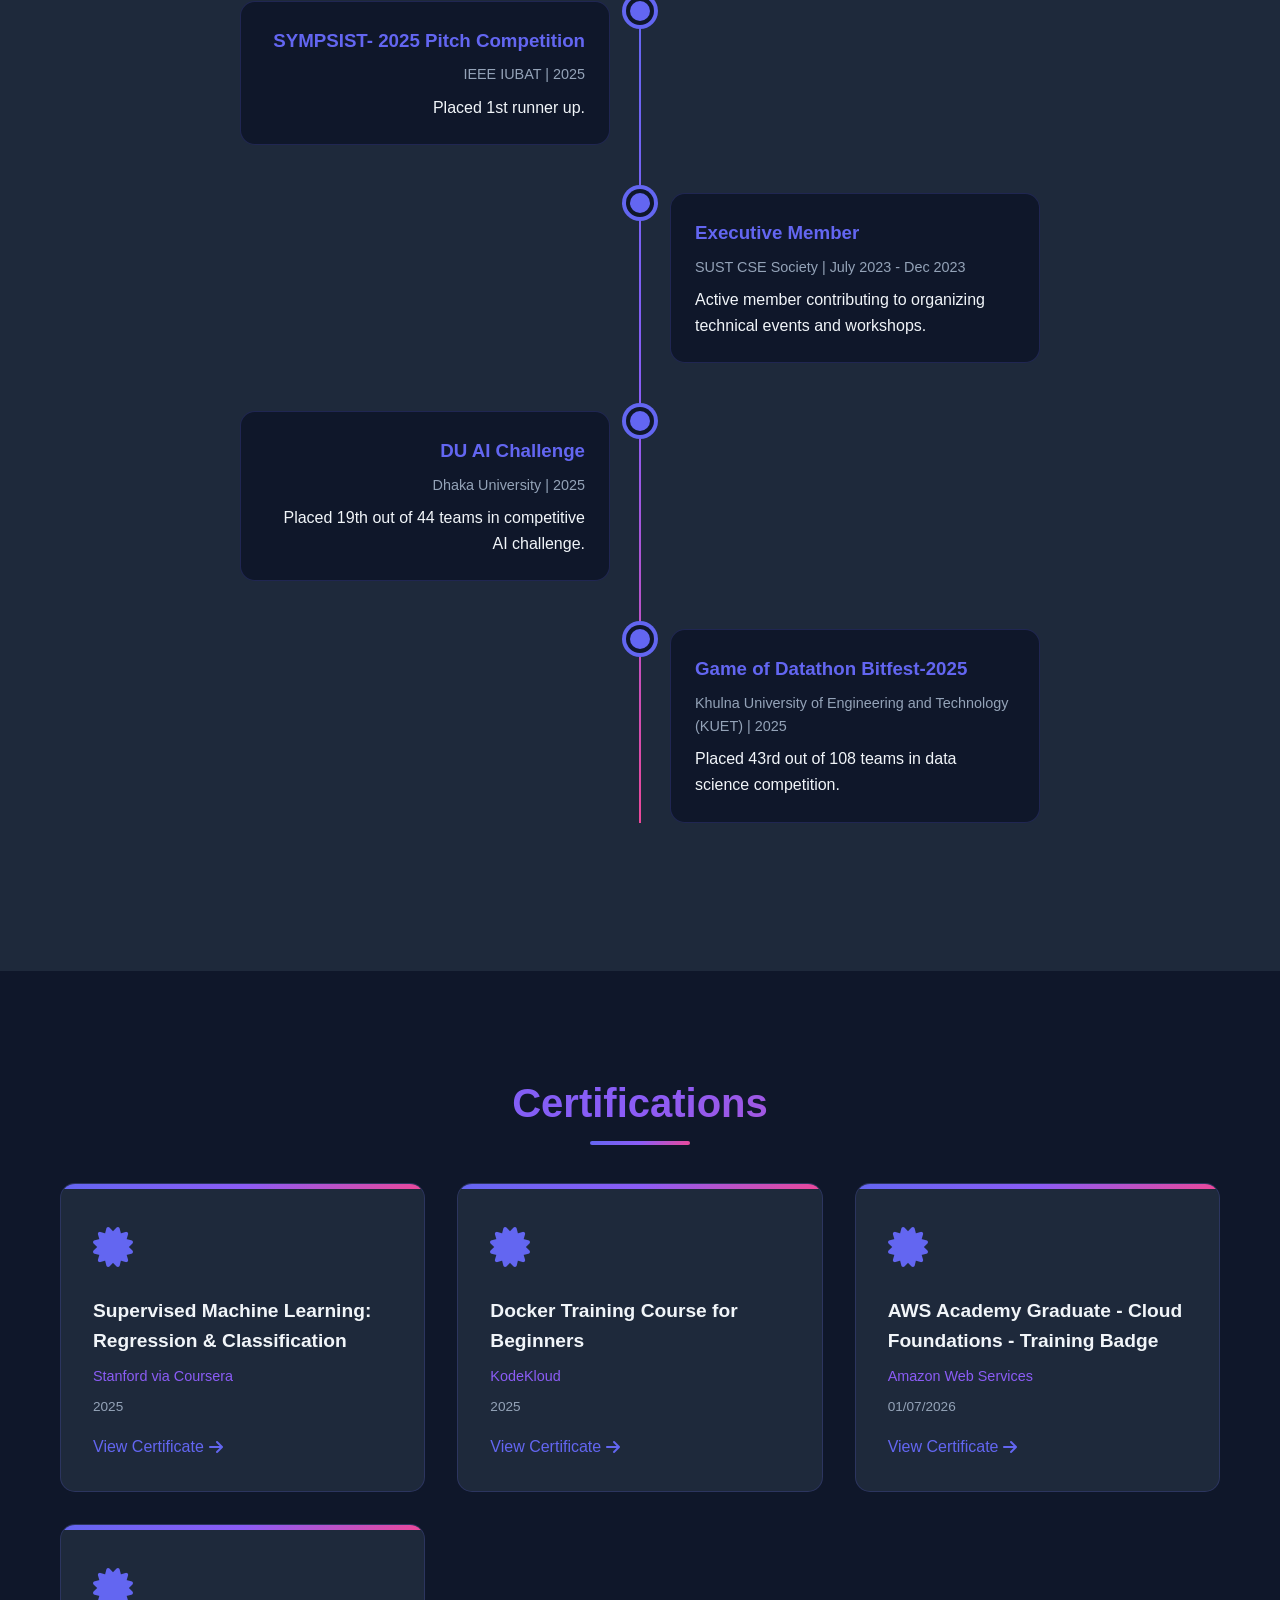
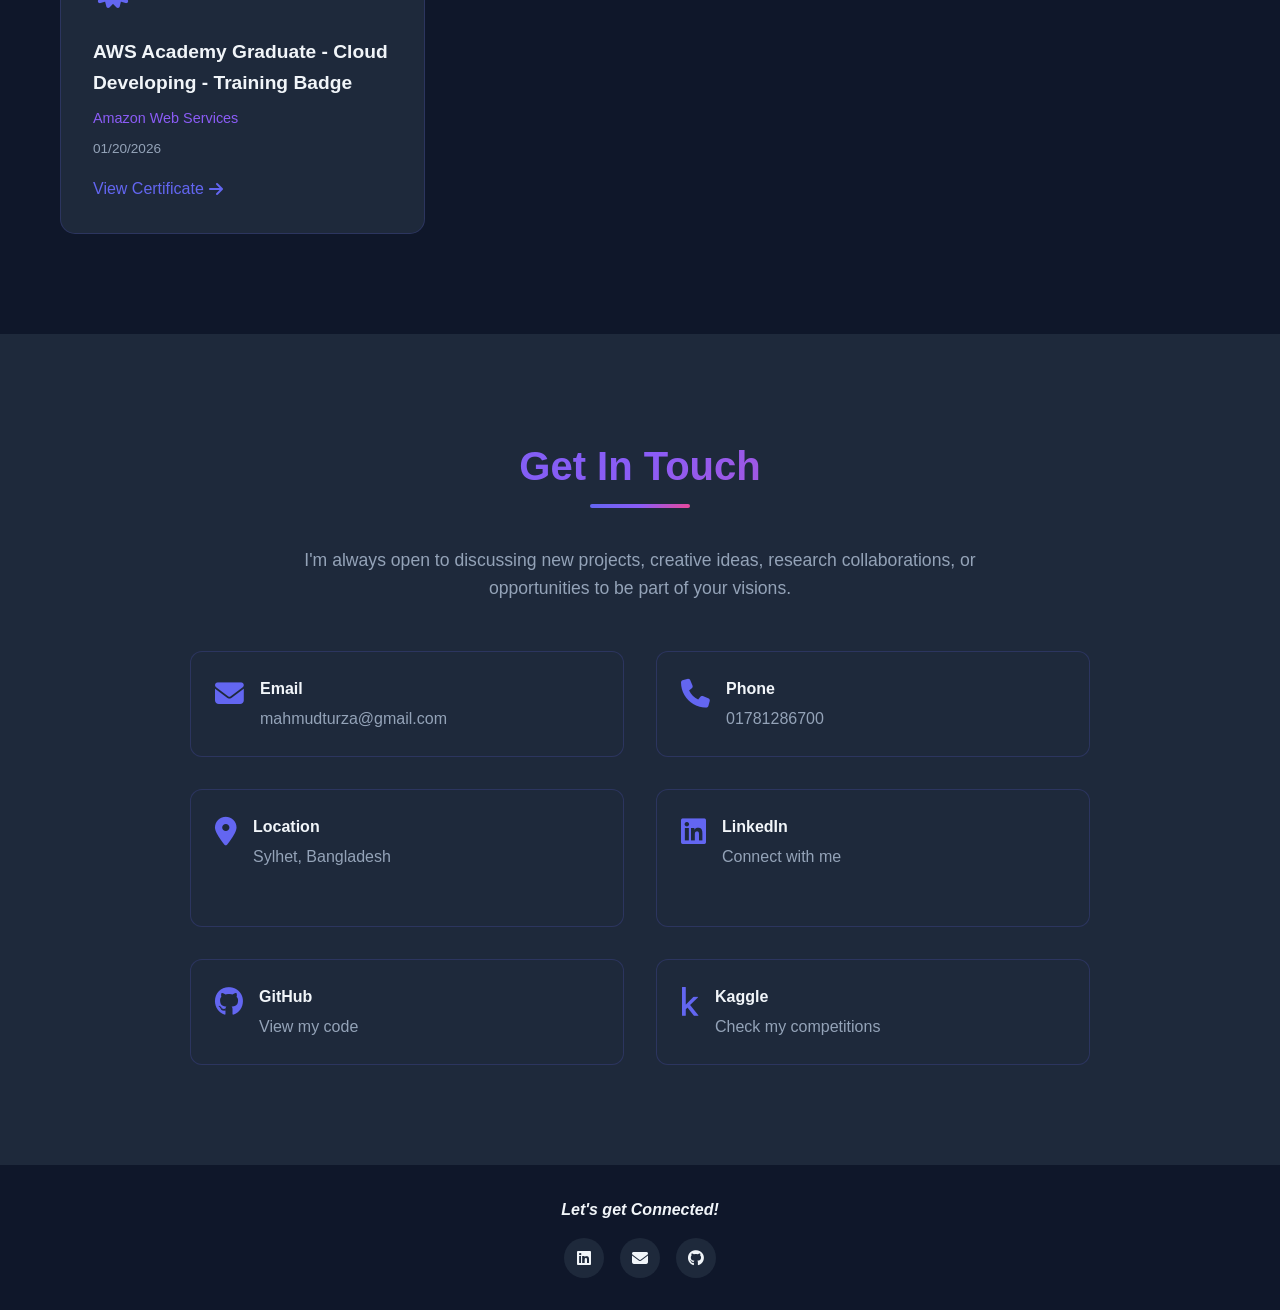
==== commit 71fcd497: "updates skills, interests, bio" ====
--- a/index.html
+++ b/index.html
@@ -4,7 +4,7 @@
 <head>
     <meta charset="UTF-8">
     <meta name="viewport" content="width=device-width, initial-scale=1.0">
-    <title>S. S. Mahmud Turza | Full Stack Developer & AI Enthusiast</title>
+    <title>S. S. Mahmud Turza | Backend Developer & Researcher</title>
     <link rel="stylesheet" href="style.css">
     <link rel="stylesheet" href="https://cdnjs.cloudflare.com/ajax/libs/font-awesome/6.4.0/css/all.min.css">
 </head>
@@ -75,12 +75,11 @@
             <h2 class="section-title">About Me</h2>
             <div class="about-content">
                 <div class="about-text">
-                    <p class="lead">Aspiring Full Stack Developer skilled in Python and JavaScript with hands-on
-                        experience building interactive, scalable web applications.</p>
-                    <p>Proficient with React, Node.js, and Express; familiar with SQL and RESTful API design.
-                        Comfortable debugging, learning new frameworks, integrating AI-driven features and RAG systems.
-                    </p>
-                    <p>Interested in Machine Learning, fine tuning Deep Learning and Large Language Models</p>
+                    <p class="lead">Backend-focused Software Engineer with experience building scalable systems, high-performance APIs, and AI-powered applications.</p>
+
+                    <p>Skilled in Python and JavaScript, with hands-on experience in FastAPI, Node.js, and Spring Boot. Experienced in designing RESTful APIs, working with relational and NoSQL databases, and implementing real-time and asynchronous systems.</p>
+
+                    <p>Interested in Deep Learning, Large Language Models, and research-driven development, with ongoing work in ML-based systems and real-world problem solving.</p>
                     <div class="about-stats">
                         <div class="stat-item">
                             <h3 id="projectCount" class="counter">0</h3>
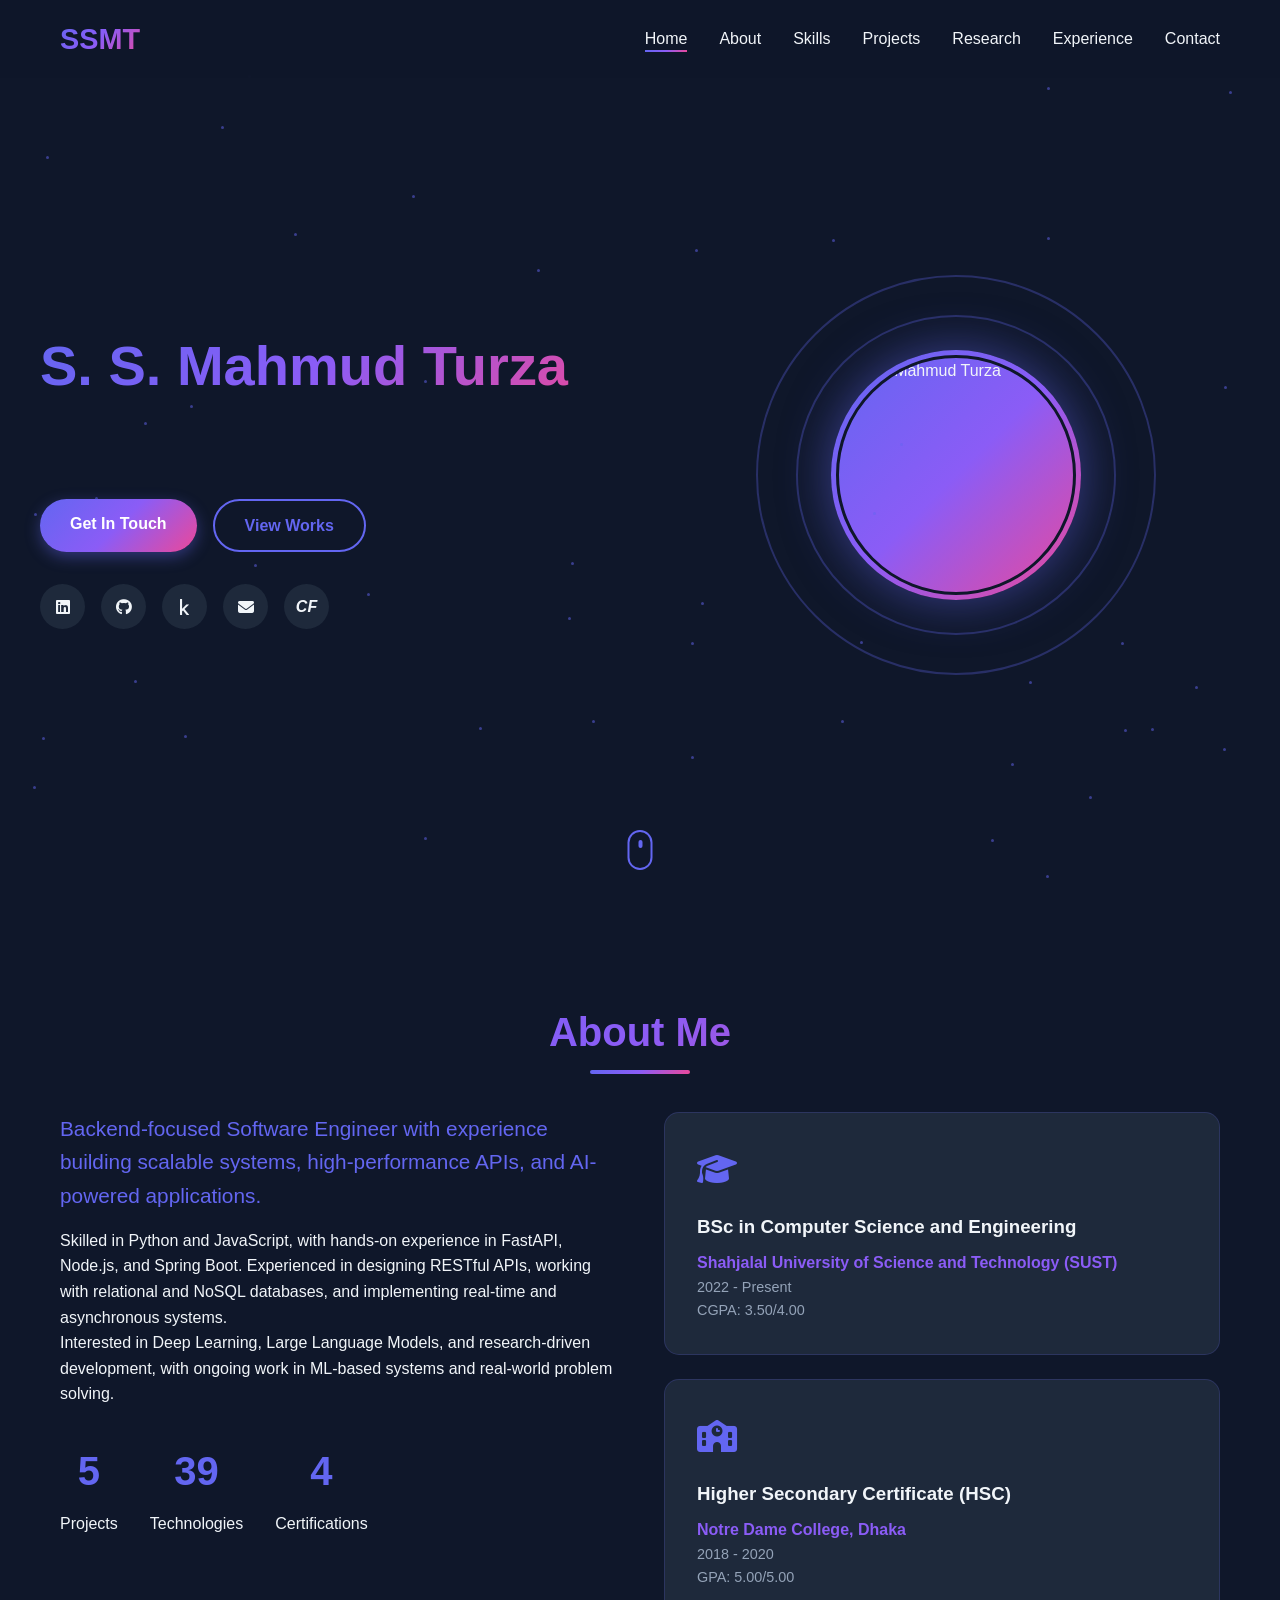
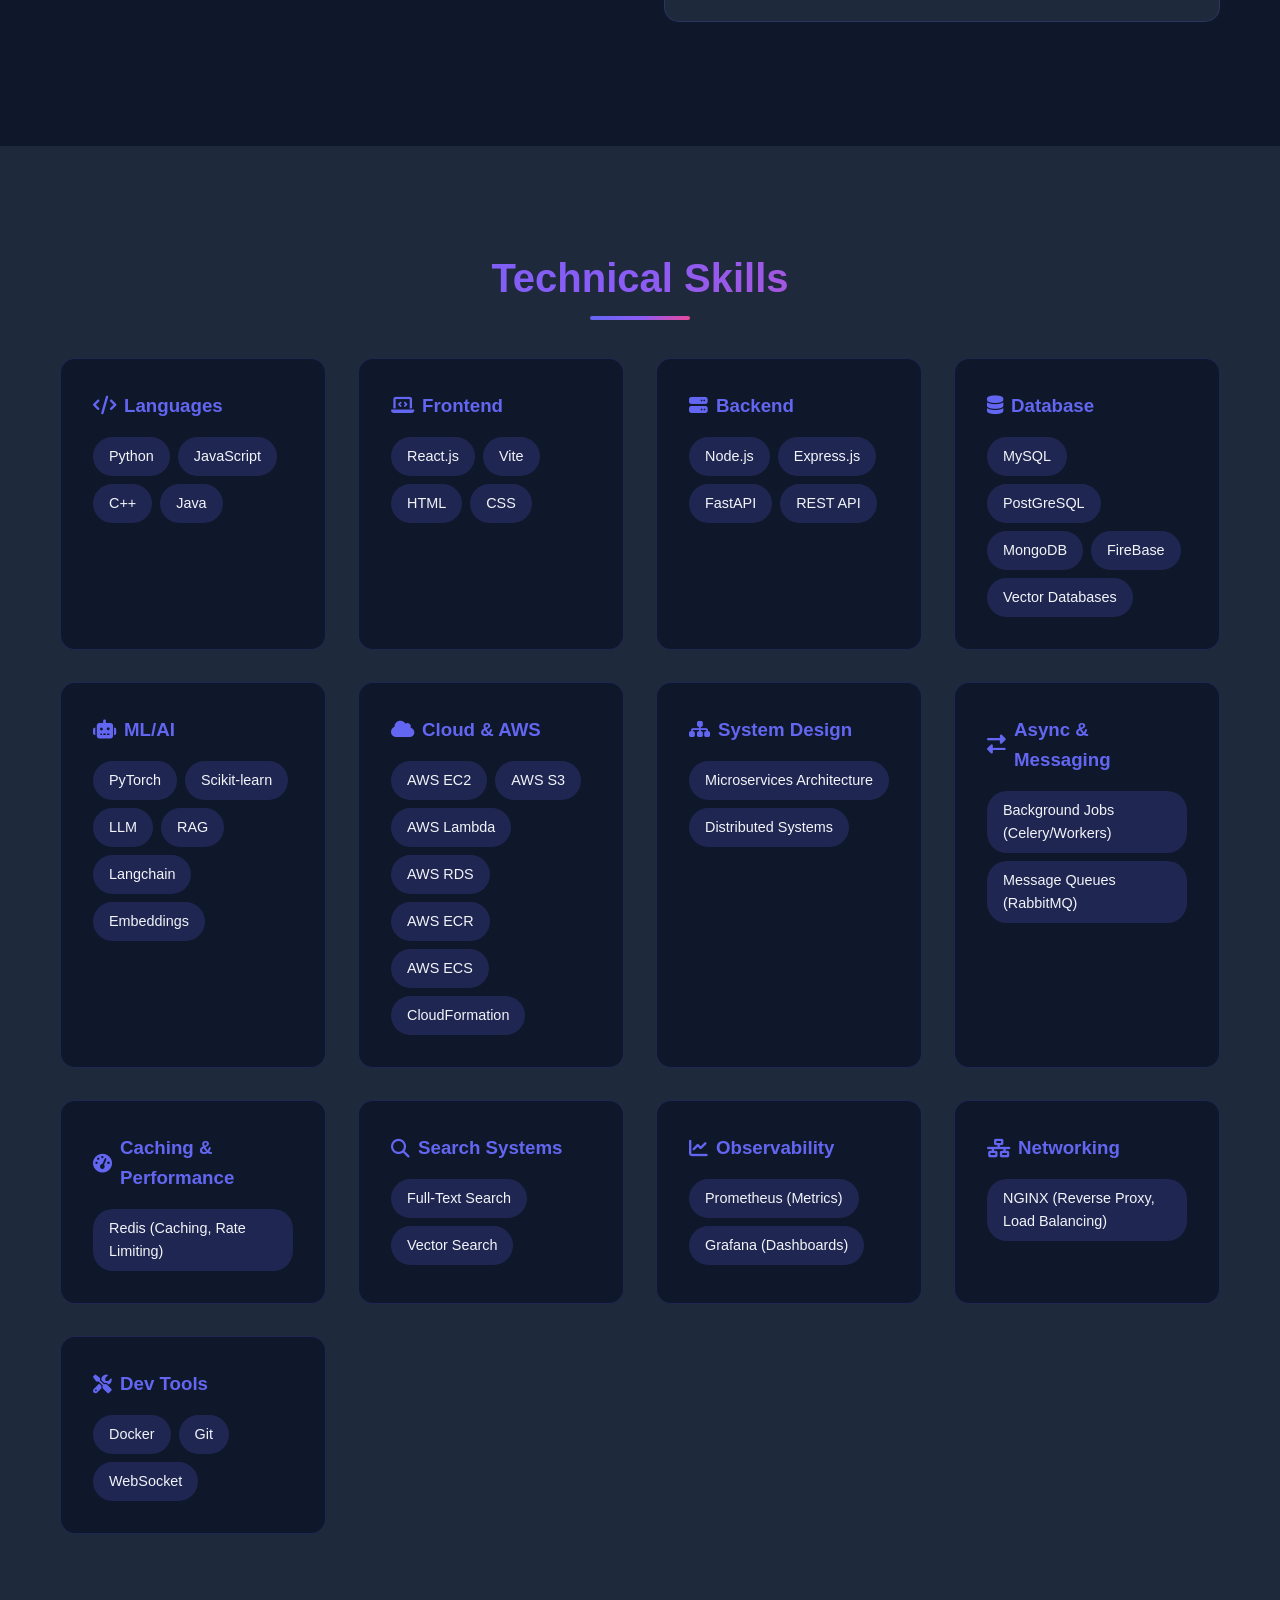
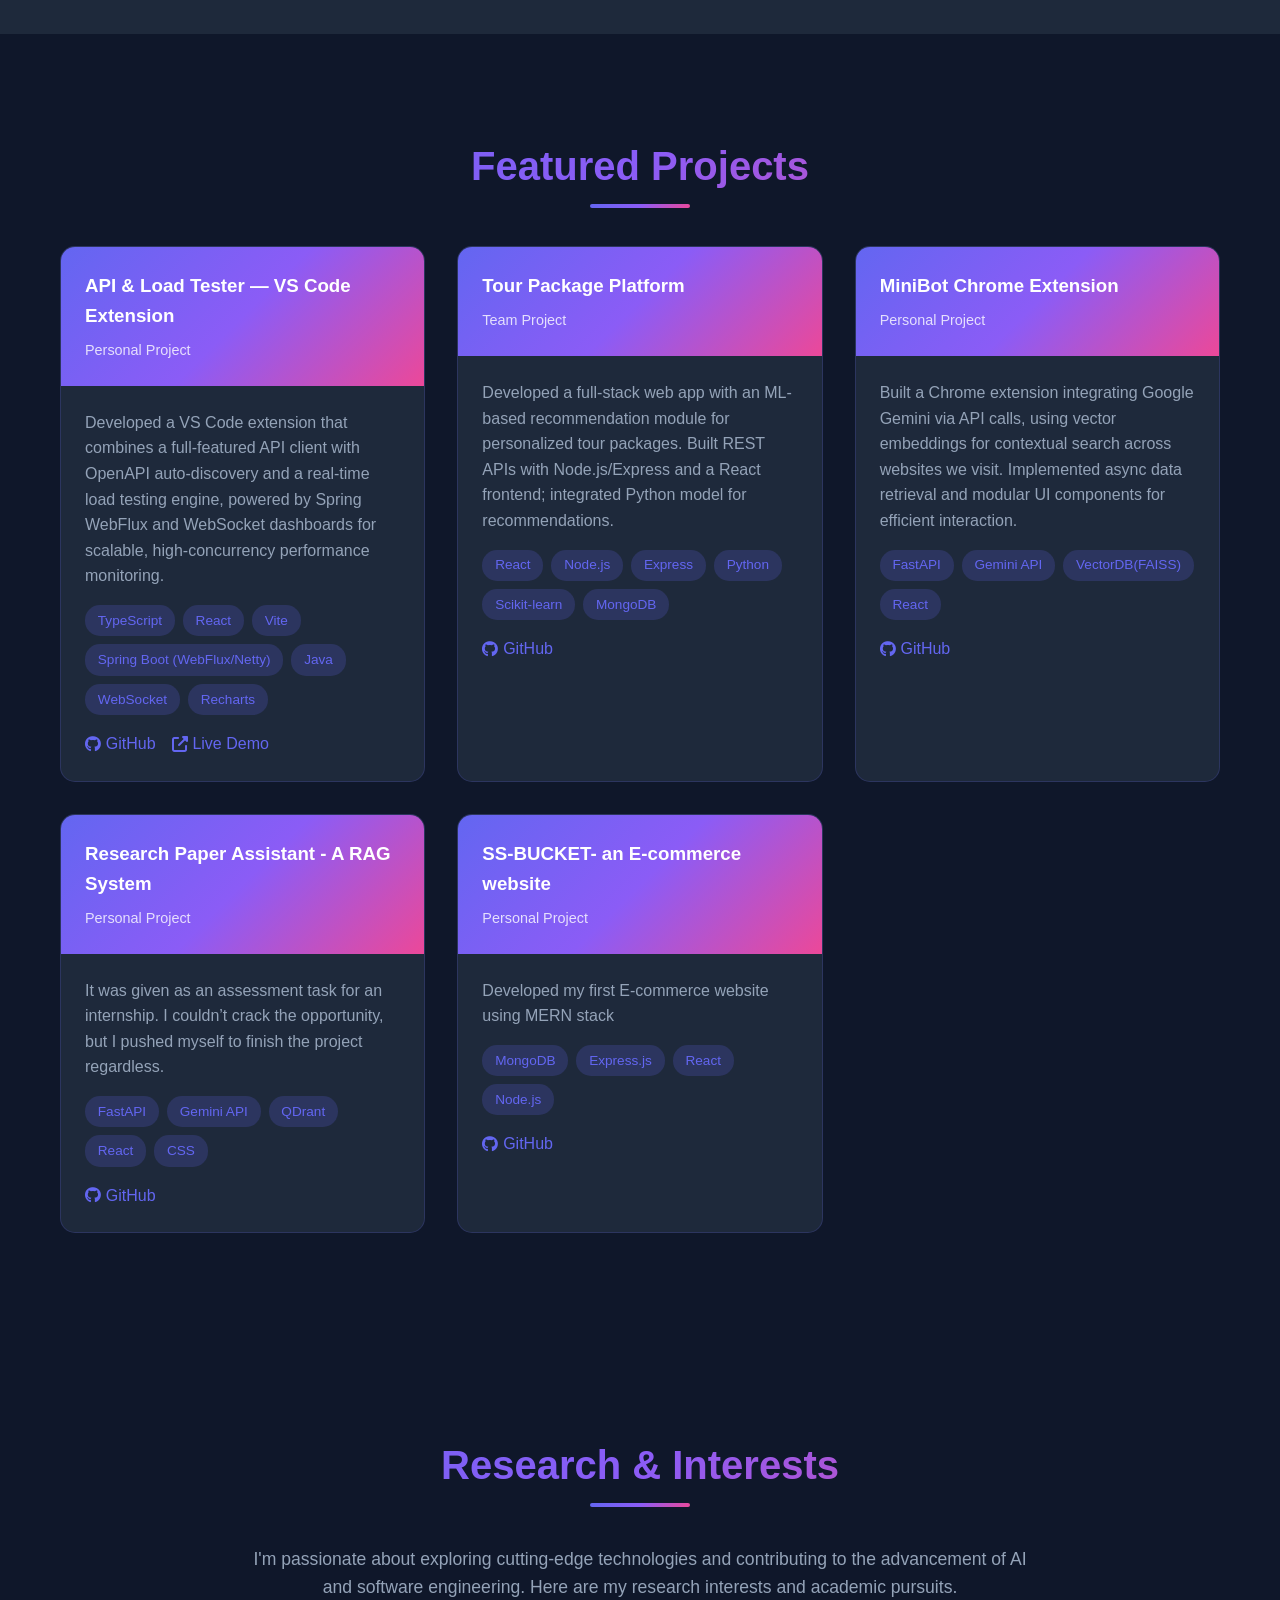
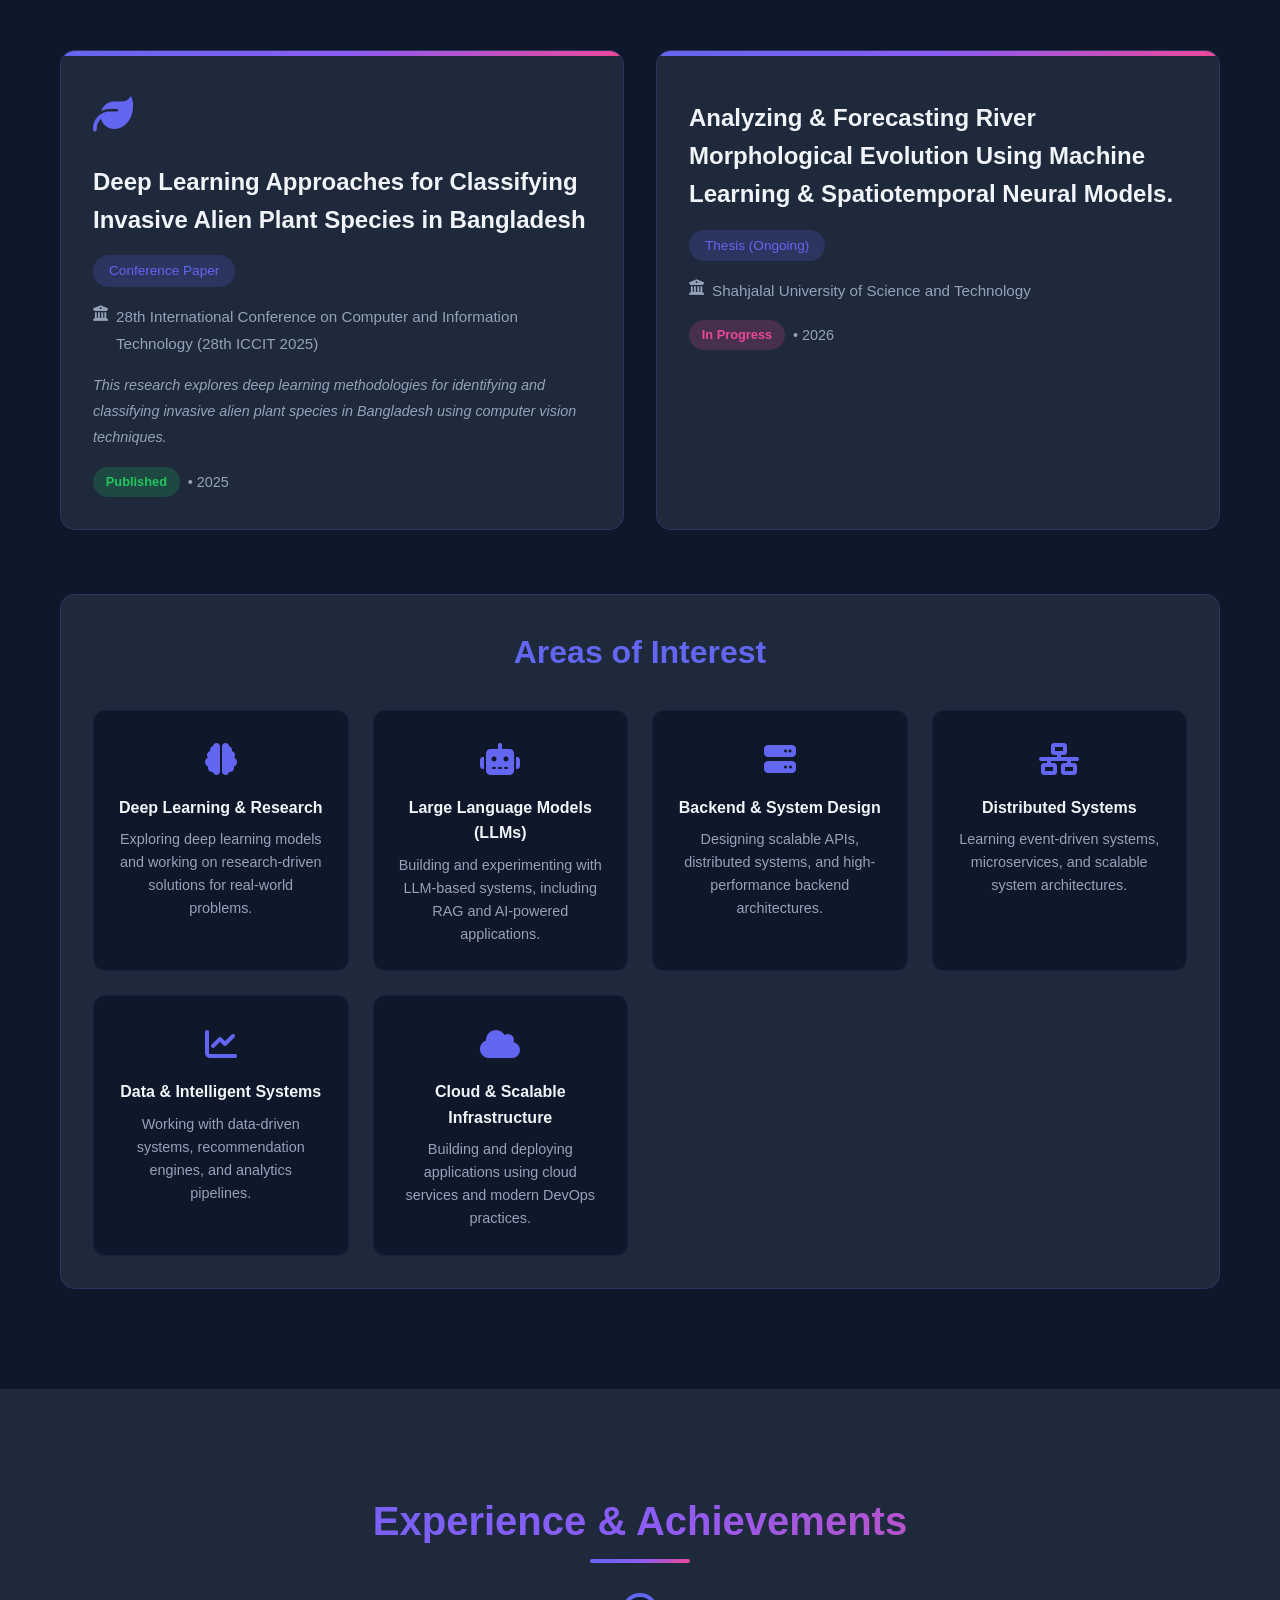
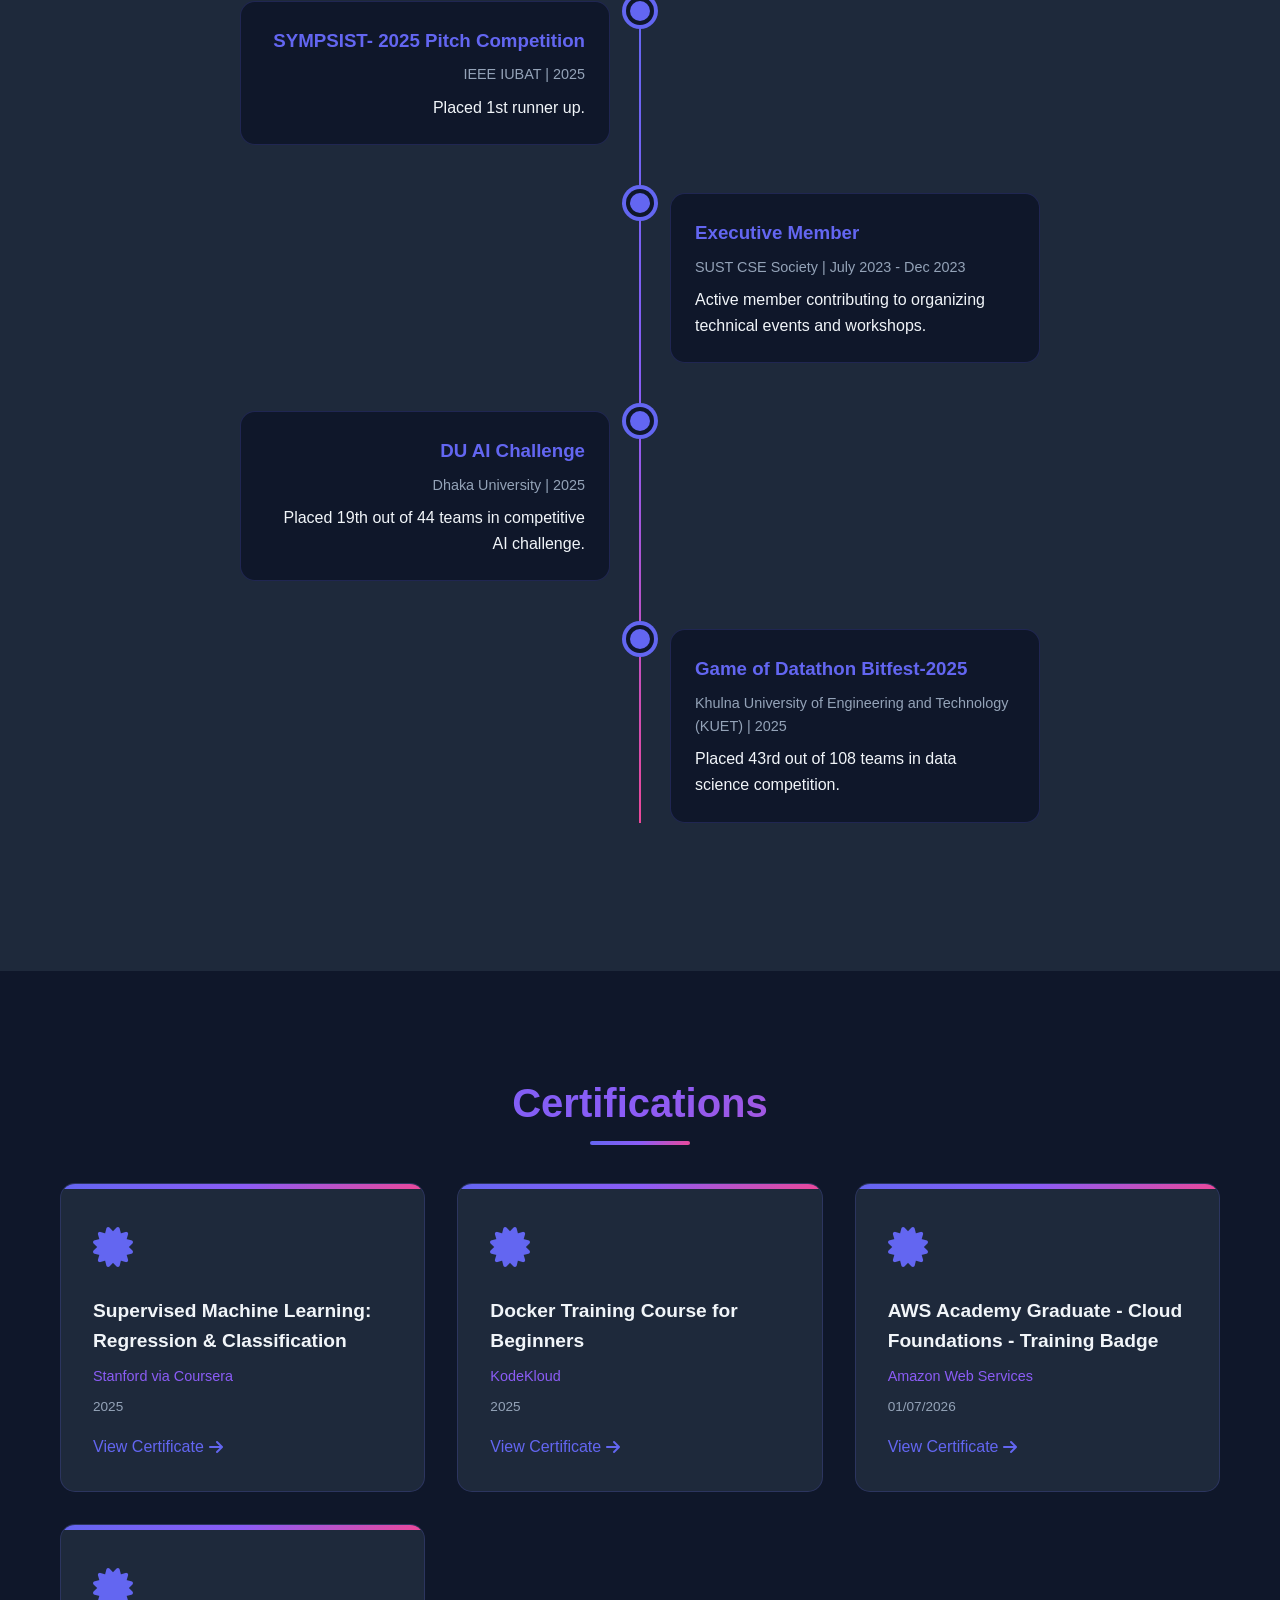
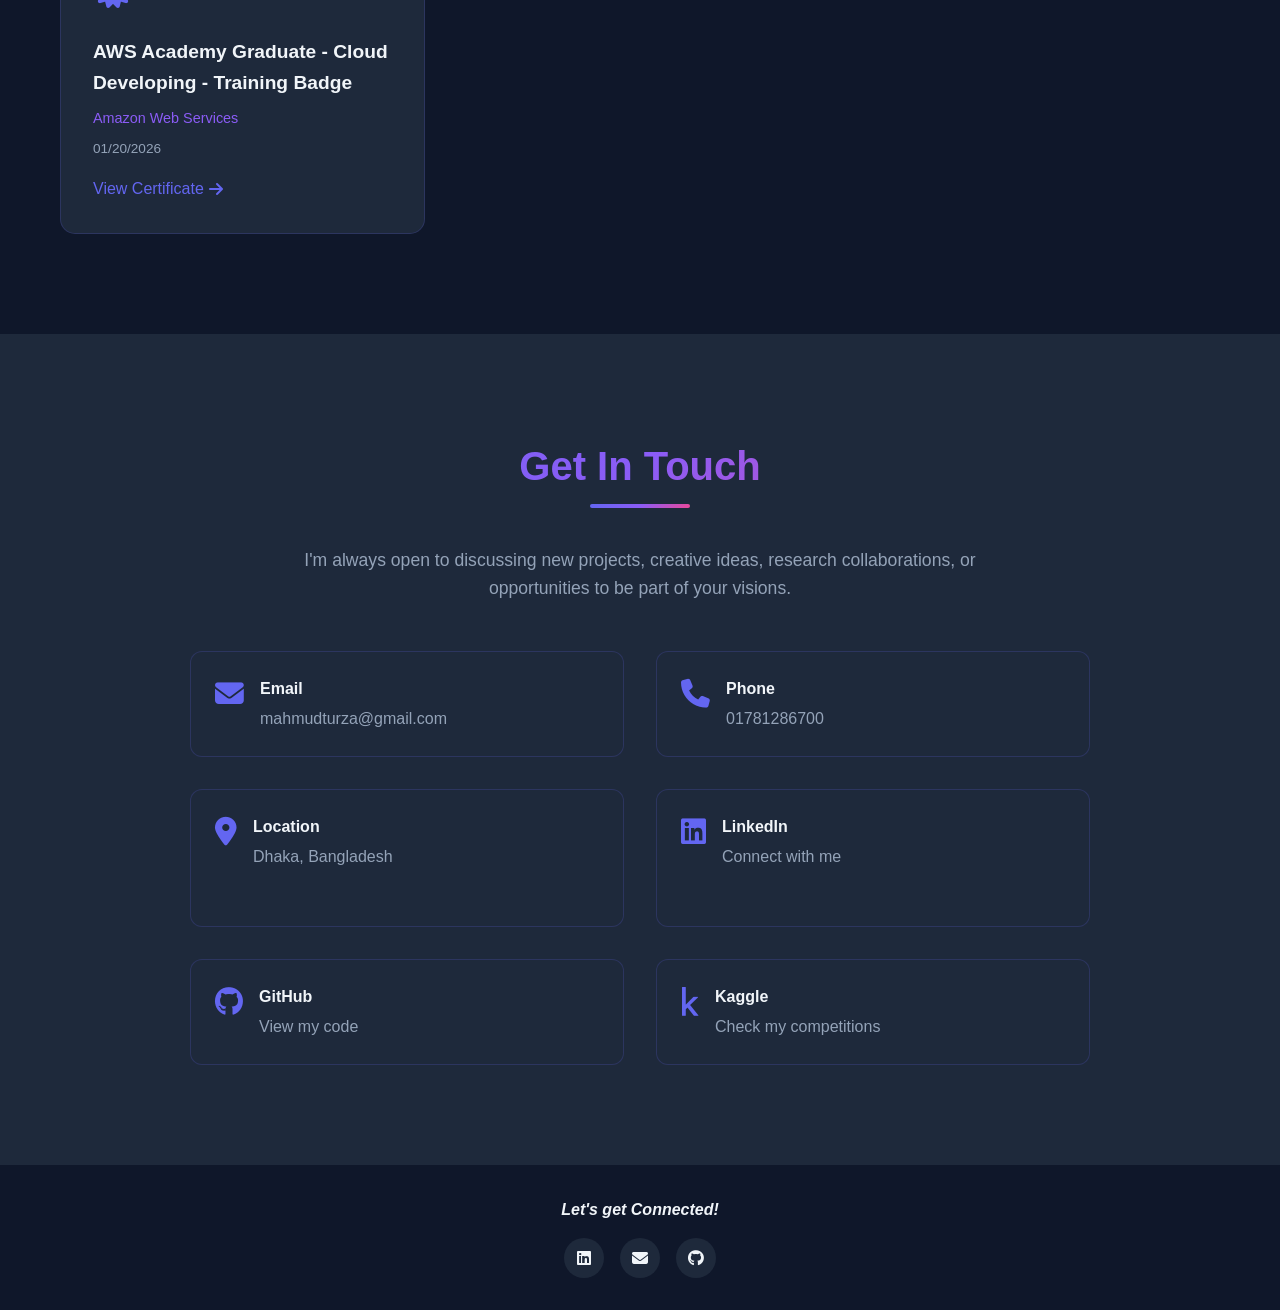
==== commit c71510a7: "updates connection links. Co-authored-by: Copilot <copilot@github.com>" ====
--- a/index.html
+++ b/index.html
@@ -42,11 +42,11 @@
                     <a href="#projects" class="btn btn-secondary">View Works</a>
                 </div>
                 <div class="social-links">
-                    <a href="https://linkedin.com/in/yourprofile" target="_blank" class="social-icon"><i
+                    <a href="https://www.linkedin.com/in/s-s-mahmud-turza-30034b226/" target="_blank" class="social-icon"><i
                             class="fab fa-linkedin"></i></a>
-                    <a href="https://github.com/yourprofile" target="_blank" class="social-icon"><i
+                    <a href="https://github.com/Turza39" target="_blank" class="social-icon"><i
                             class="fab fa-github"></i></a>
-                    <a href="https://kaggle.com/yourprofile" target="_blank" class="social-icon"><i
+                    <a href="https://www.kaggle.com/ssmahmudturza" target="_blank" class="social-icon"><i
                             class="fab fa-kaggle"></i></a>
                     <a href="mailto:mahmudturza@gmail.com" class="social-icon"><i class="fas fa-envelope"></i></a>
                     <a href="https://codeforces.com/profile/ItsTurza039" target="_blank" class="social-icon"><i><b>CF</b></i></a>
@@ -194,7 +194,7 @@
                             <i class="fas fa-map-marker-alt"></i>
                             <div>
                                 <h4>Location</h4>
-                                <p>Sylhet, Bangladesh</p>
+                                <p>Dhaka, Bangladesh</p>
                             </div>
                         </div>
                         <div class="contact-item">
--- a/style.css
+++ b/style.css
@@ -1454,6 +1454,7 @@
     border-radius: 12px;
     border: 1px solid rgba(99, 102, 241, 0.2);
     transition: all 0.3s ease;
+    cursor: pointer;
 }
 
 .contact-content-center .contact-item:hover {
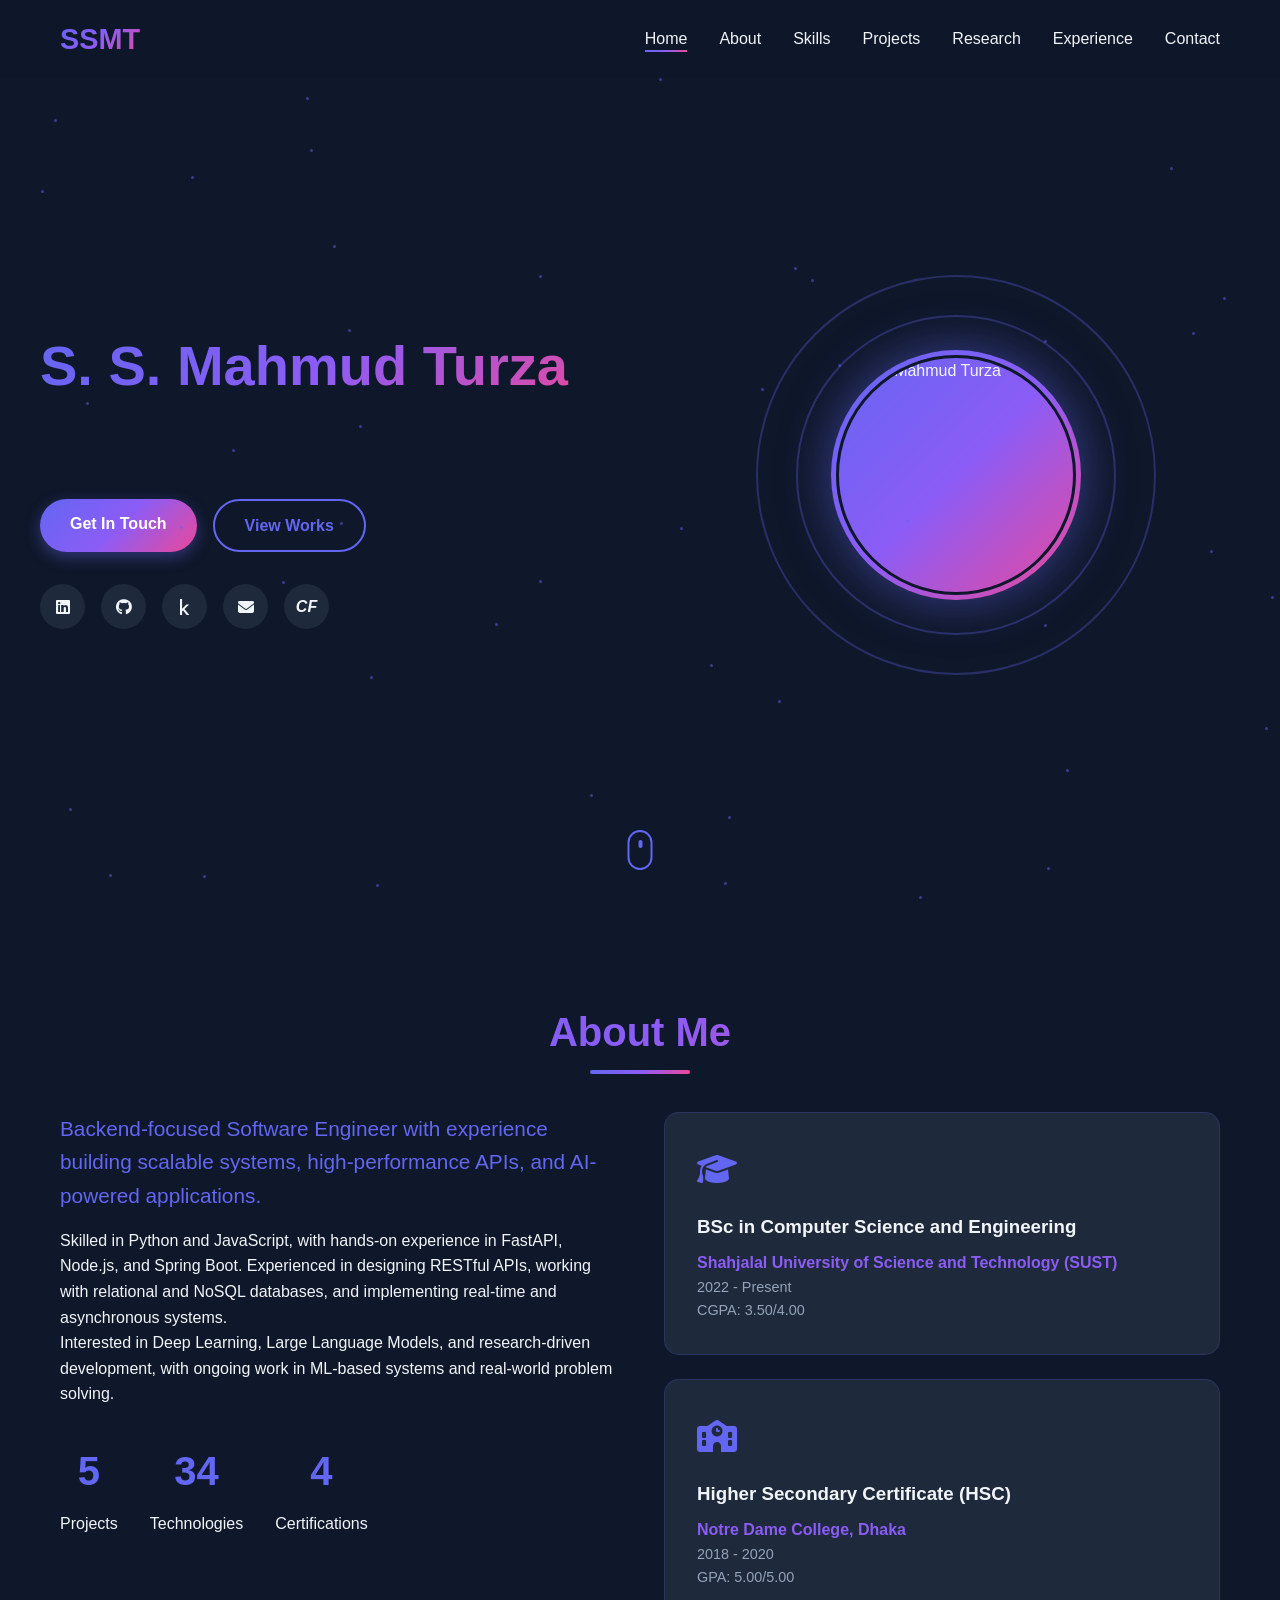
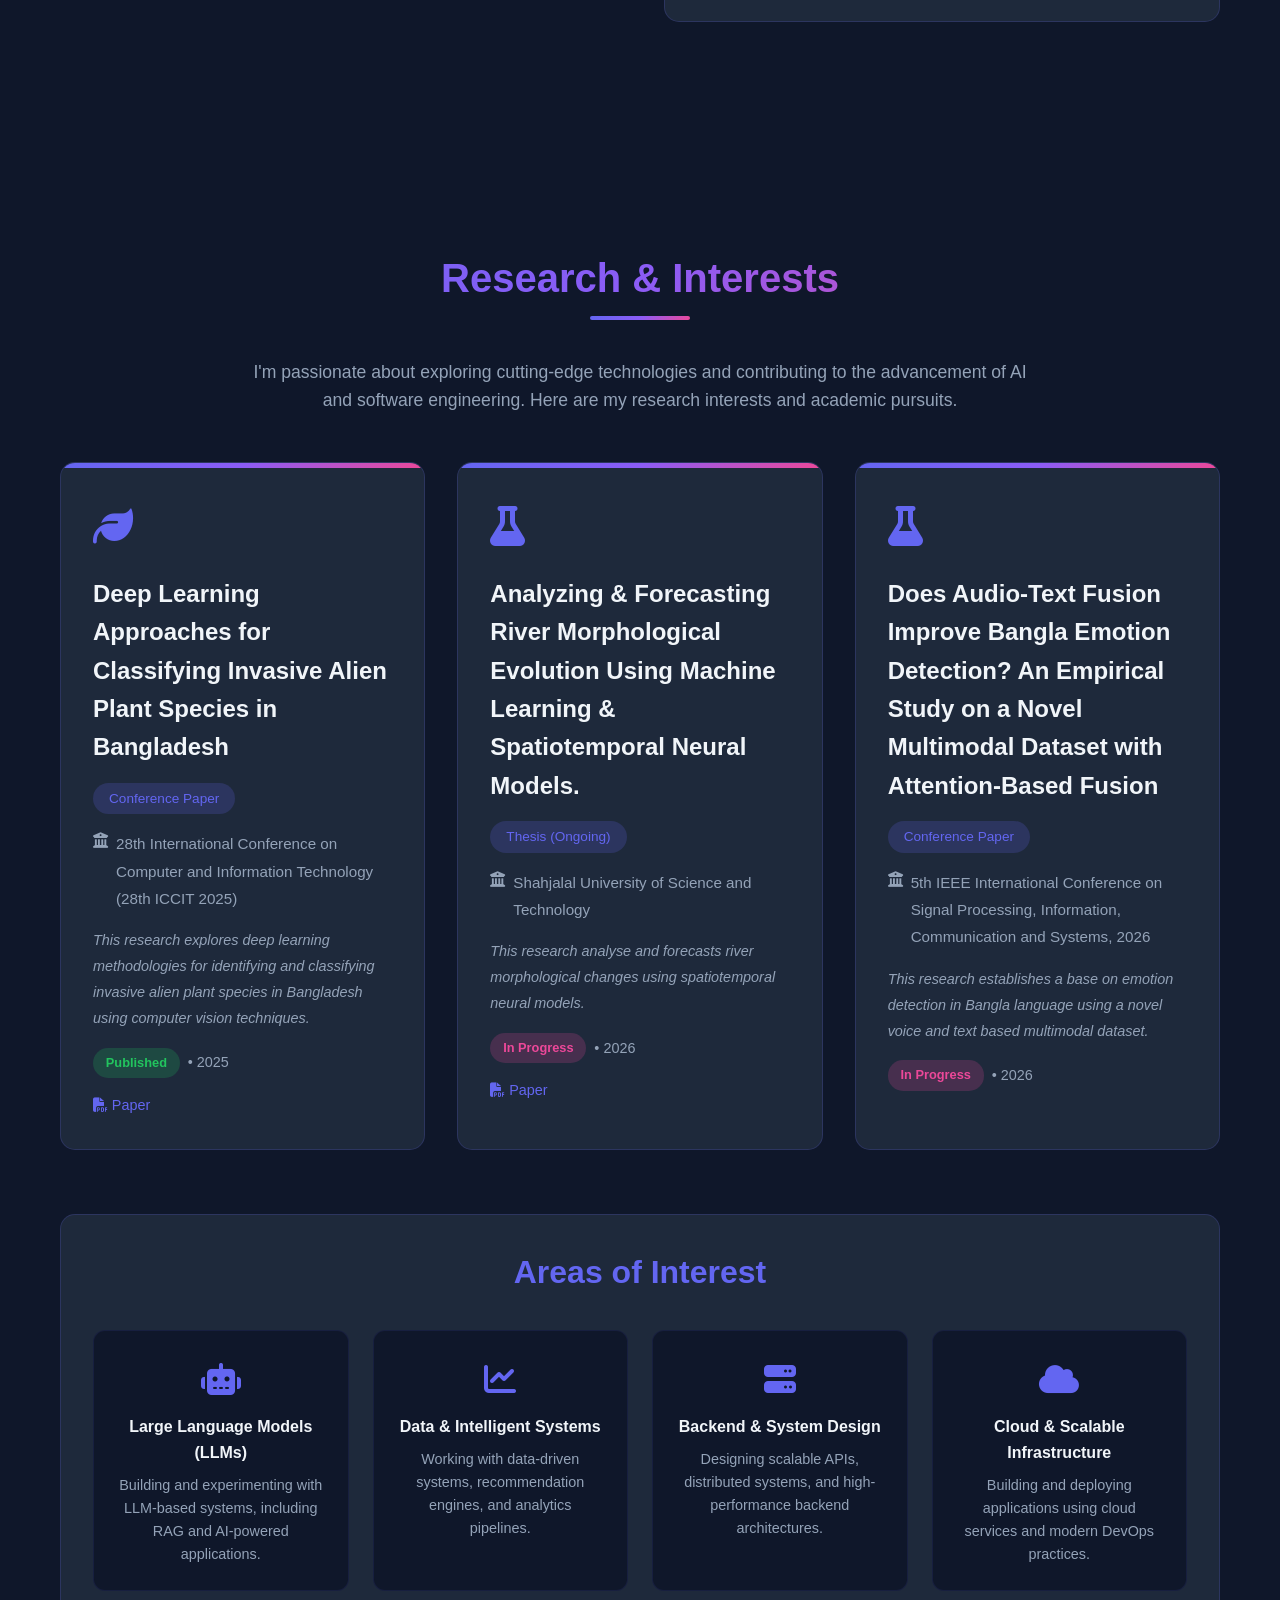
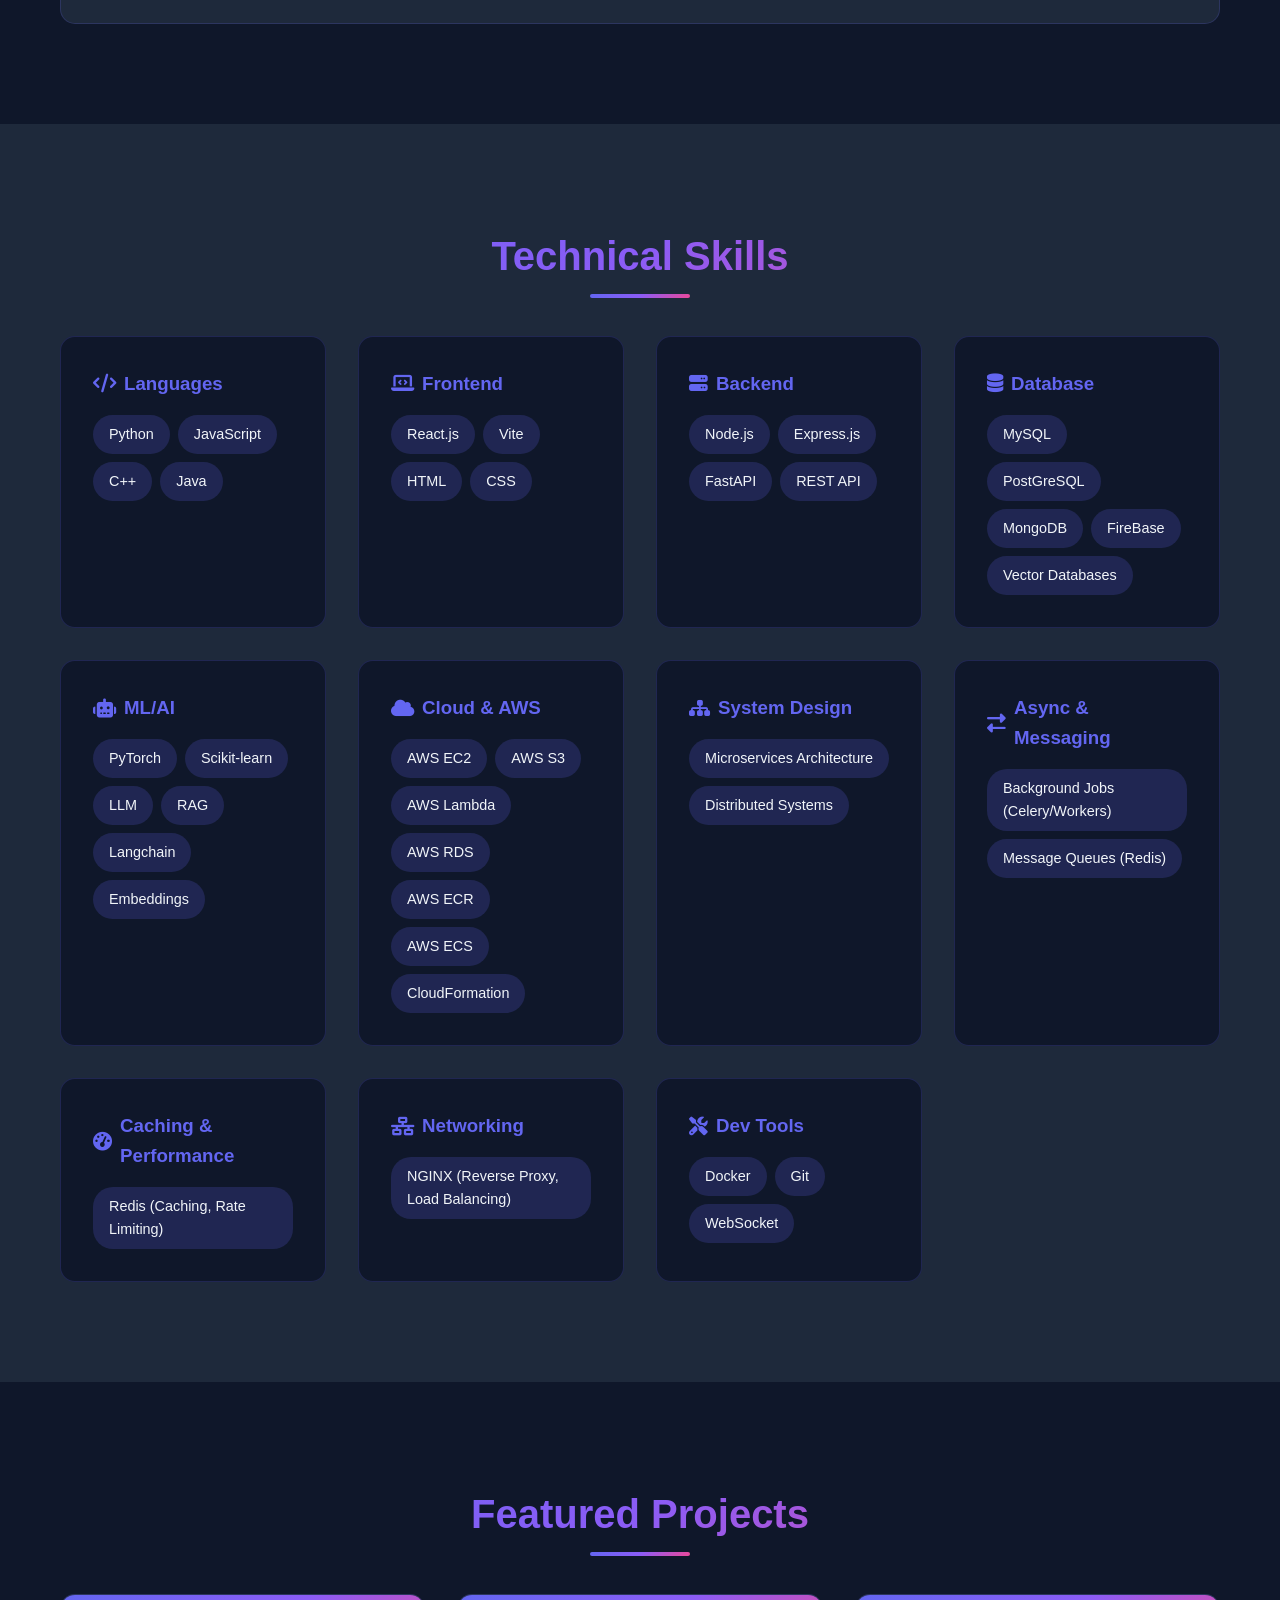
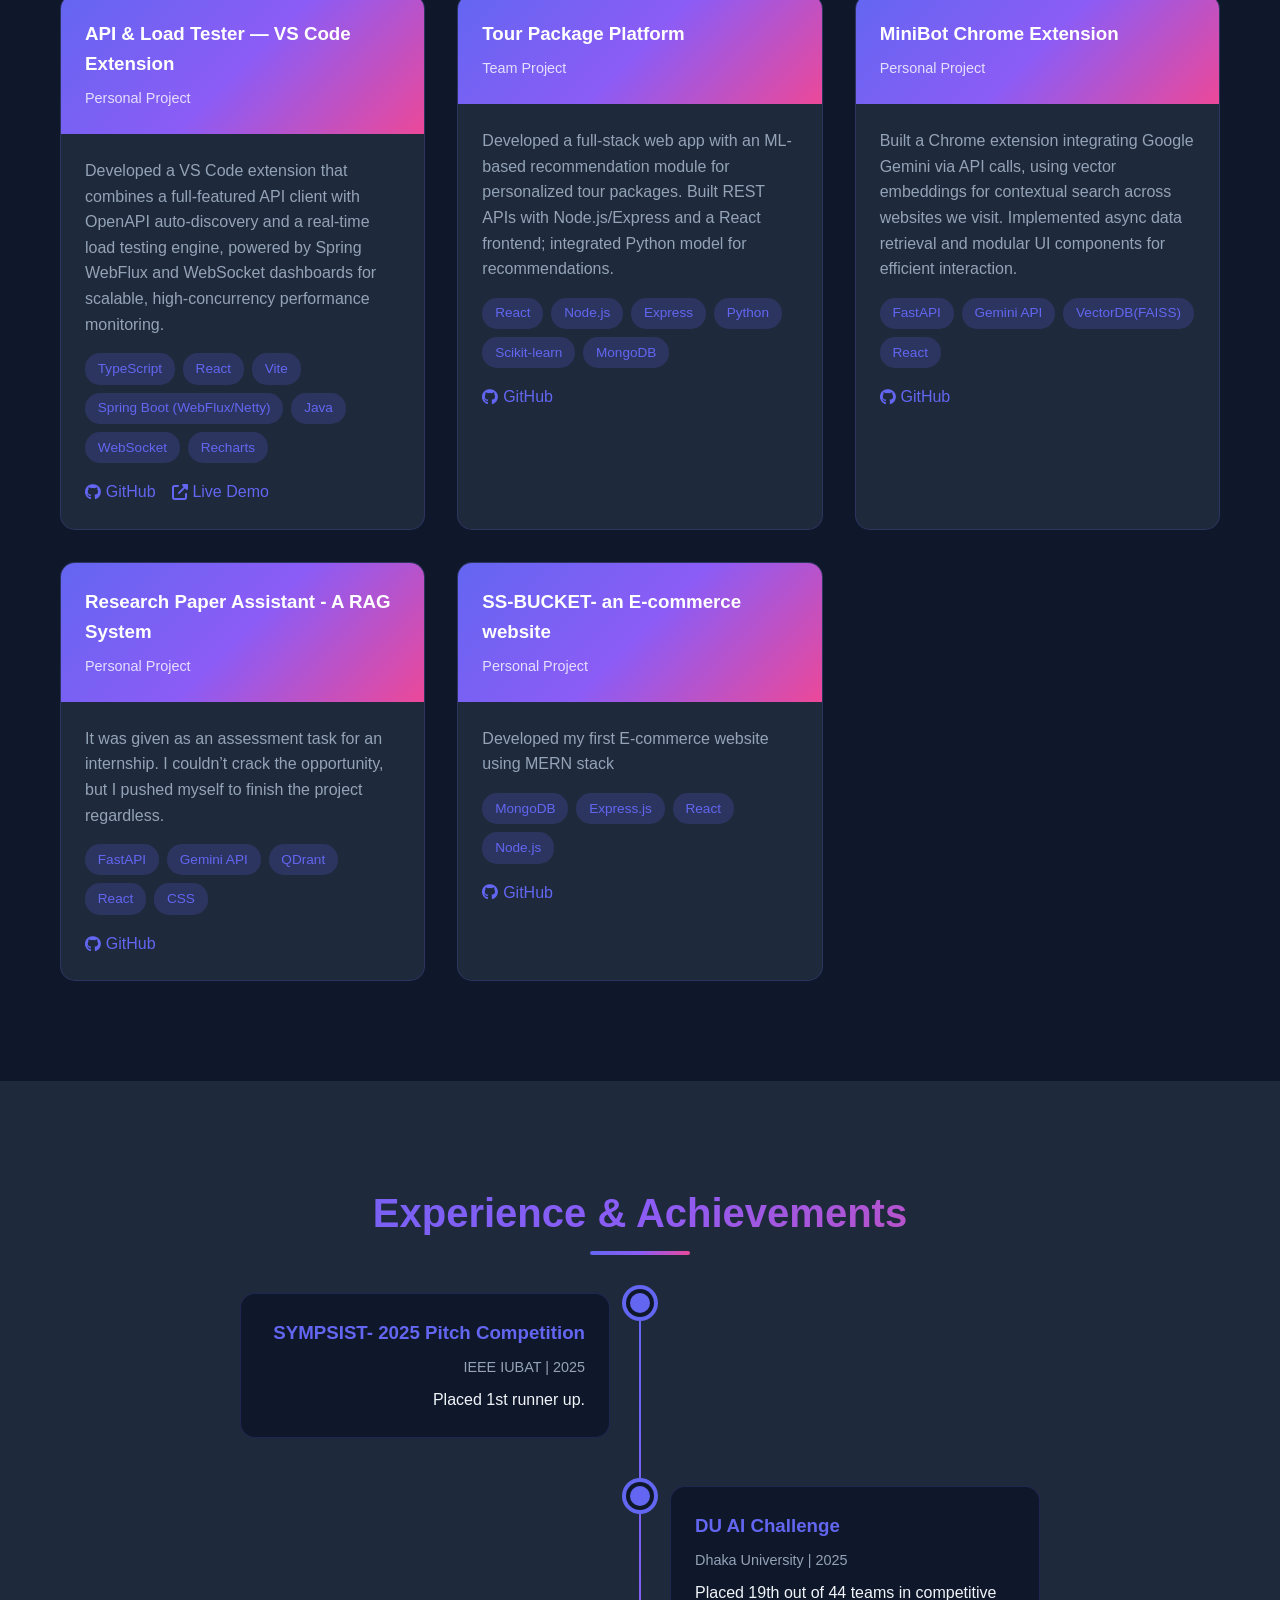
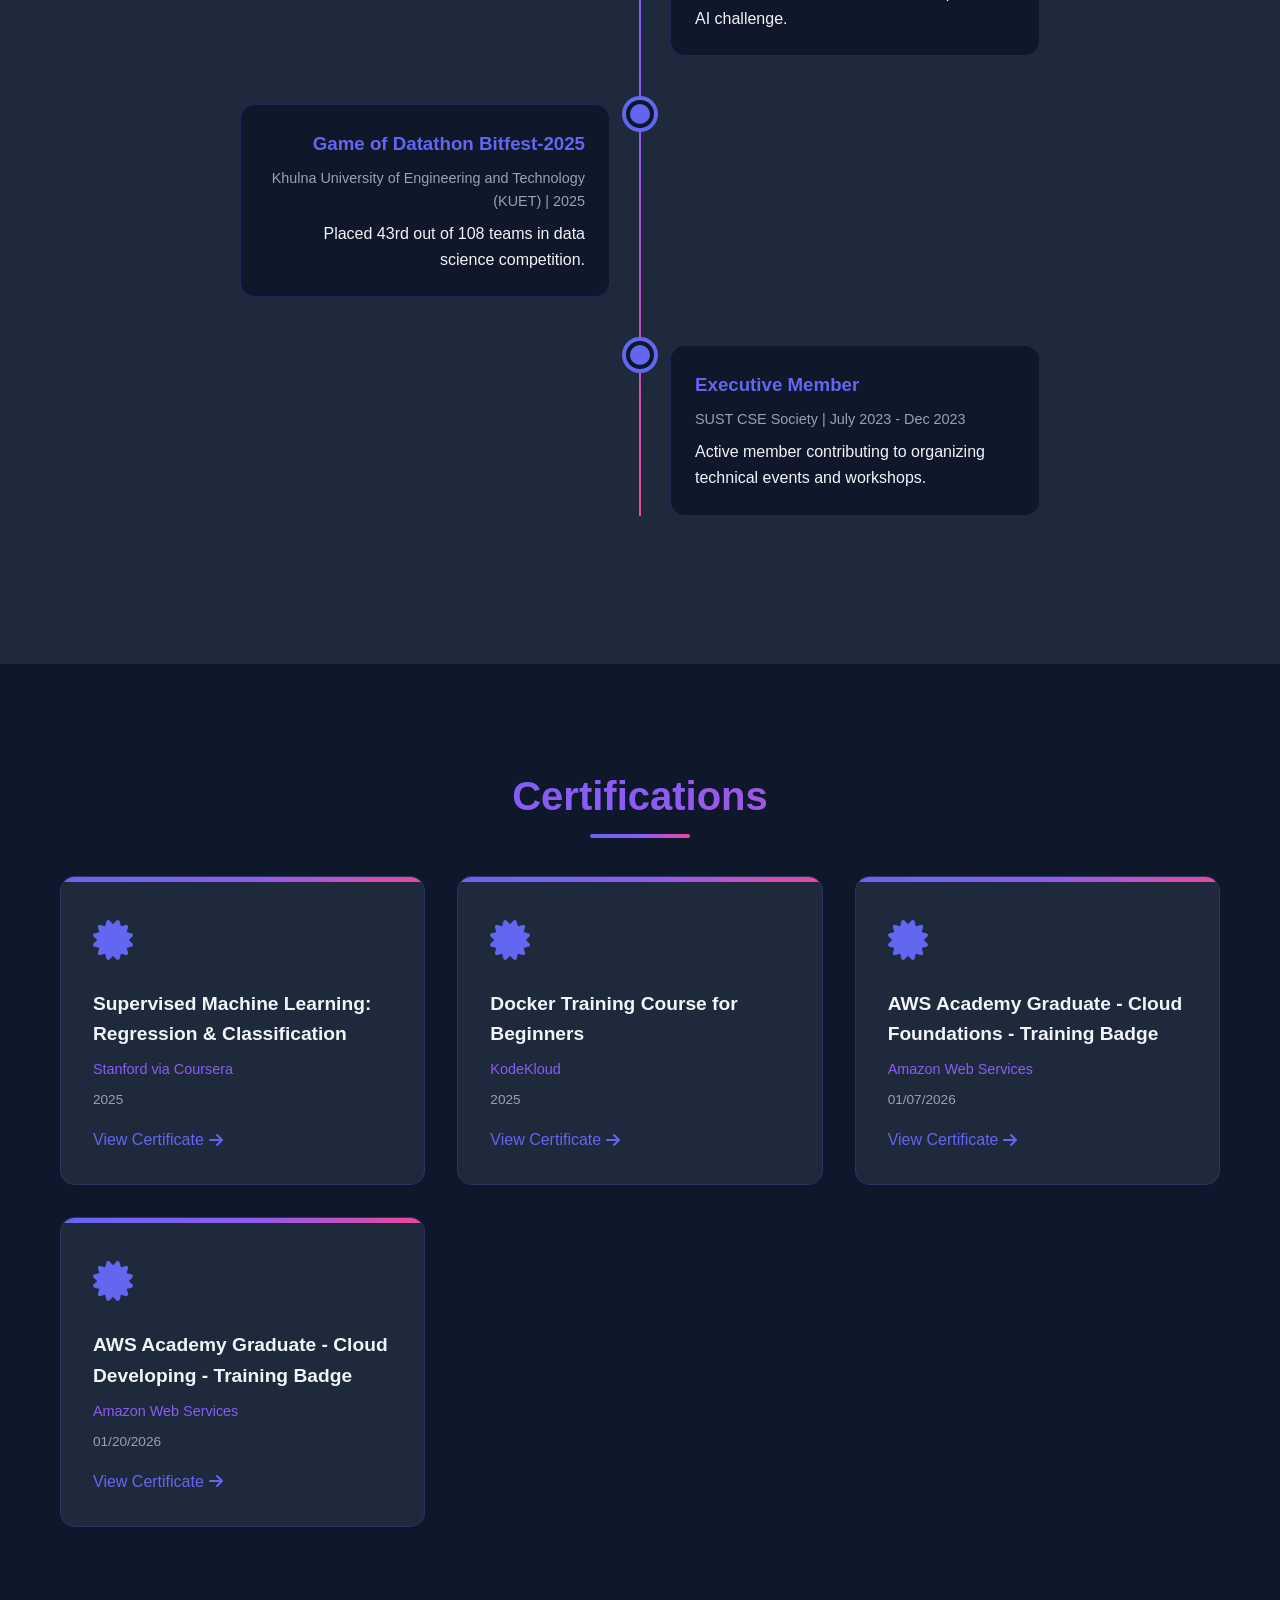
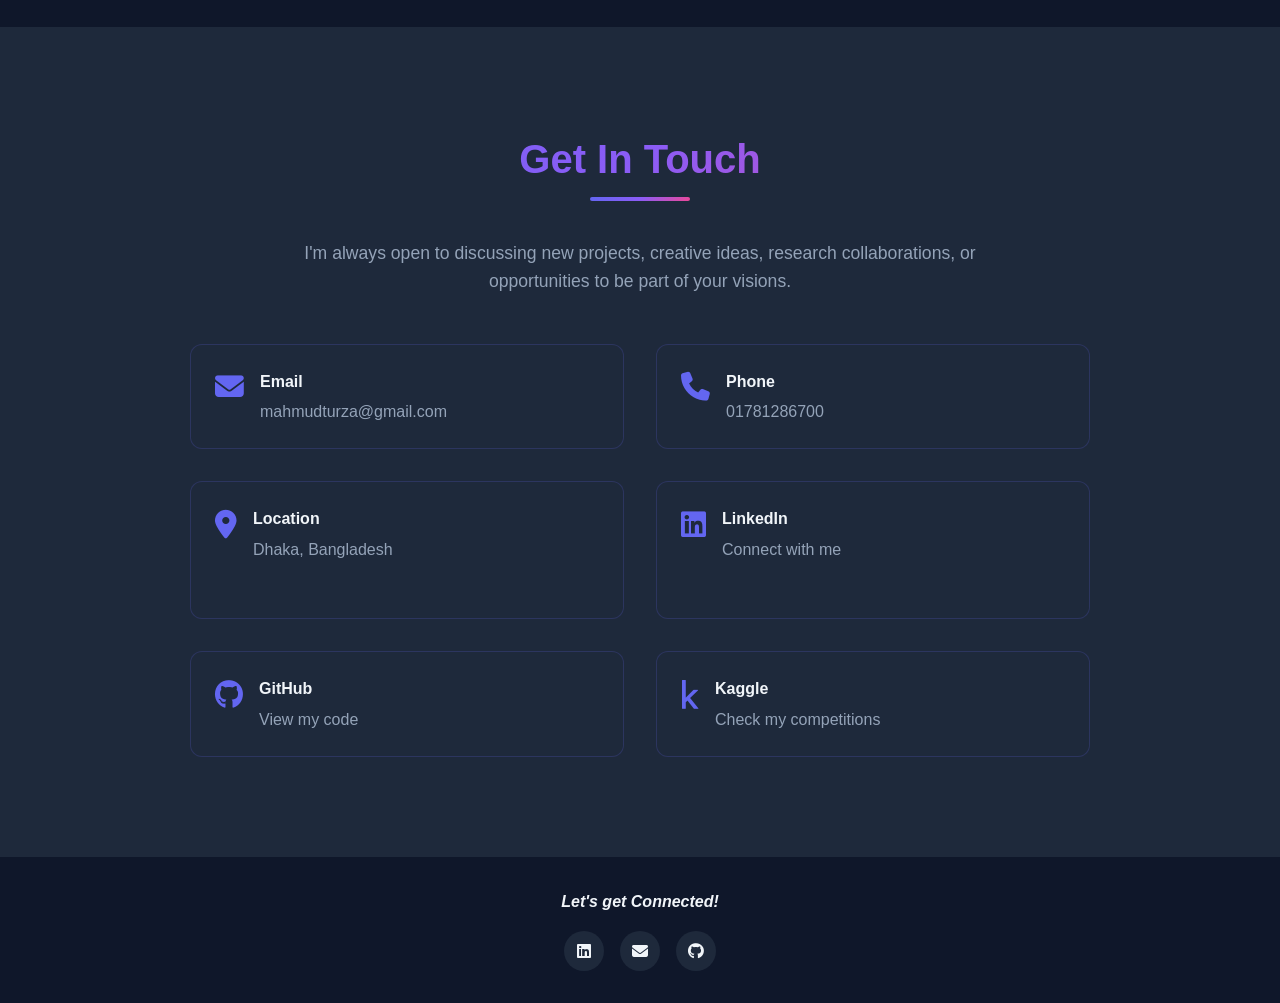
==== commit 9ee8ae44: "updated research section" ====
--- a/index.html
+++ b/index.html
@@ -23,6 +23,11 @@
                 <li><a href="#experience" class="nav-link">Experience</a></li>
                 <li><a href="#contact" class="nav-link">Contact</a></li>
             </ul>
+            <!-- <div class="mode-toggle">
+                <button id="modeToggle" class="toggle-btn" title="Switch to Infrastructure Mode">
+                    <i class="fas fa-cube"></i>
+                </button>
+            </div> -->
             <div class="hamburger">
                 <span></span>
                 <span></span>
@@ -115,23 +120,6 @@
         </div>
     </section>
 
-    <!-- Skills Section -->
-    <section id="skills" class="skills">
-        <div class="container">
-            <h2 class="section-title">Technical Skills</h2>
-            <div class="skills-container" id="skillsContainer"></div>
-        </div>
-    </section>
-
-    <!-- Projects Section -->
-    <section id="projects" class="projects">
-        <div class="container">
-            <h2 class="section-title">Featured Projects</h2>
-            <div class="projects-grid" id="projectsGrid"></div>
-        </div>
-    </section>
-
-
     <!-- Research Section -->
     <section id="research" class="research">
         <div class="container">
@@ -148,6 +136,24 @@
             </div>
         </div>
     </section>
+
+    <!-- Skills Section -->
+    <section id="skills" class="skills">
+        <div class="container">
+            <h2 class="section-title">Technical Skills</h2>
+            <div class="skills-container" id="skillsContainer"></div>
+        </div>
+    </section>
+
+    <!-- Projects Section -->
+    <section id="projects" class="projects">
+        <div class="container">
+            <h2 class="section-title">Featured Projects</h2>
+            <div class="projects-grid" id="projectsGrid"></div>
+        </div>
+    </section>
+
+
 
     <!-- Experience Section -->
     <section id="experience" class="experience">
--- a/style.css
+++ b/style.css
@@ -93,6 +93,32 @@
 .nav-link:hover::after,
 .nav-link.active::after {
     width: 100%;
+}
+
+.mode-toggle {
+    margin-left: 1rem;
+}
+
+.toggle-btn {
+    background: var(--card-bg);
+    border: 2px solid var(--primary-color);
+    color: var(--primary-color);
+    width: 45px;
+    height: 45px;
+    border-radius: 8px;
+    cursor: pointer;
+    transition: all 0.3s ease;
+    display: flex;
+    align-items: center;
+    justify-content: center;
+    font-size: 1.2rem;
+}
+
+.toggle-btn:hover {
+    background: var(--primary-color);
+    color: white;
+    transform: translateY(-3px);
+    box-shadow: 0 5px 15px rgba(99, 102, 241, 0.4);
 }
 
 .hamburger {
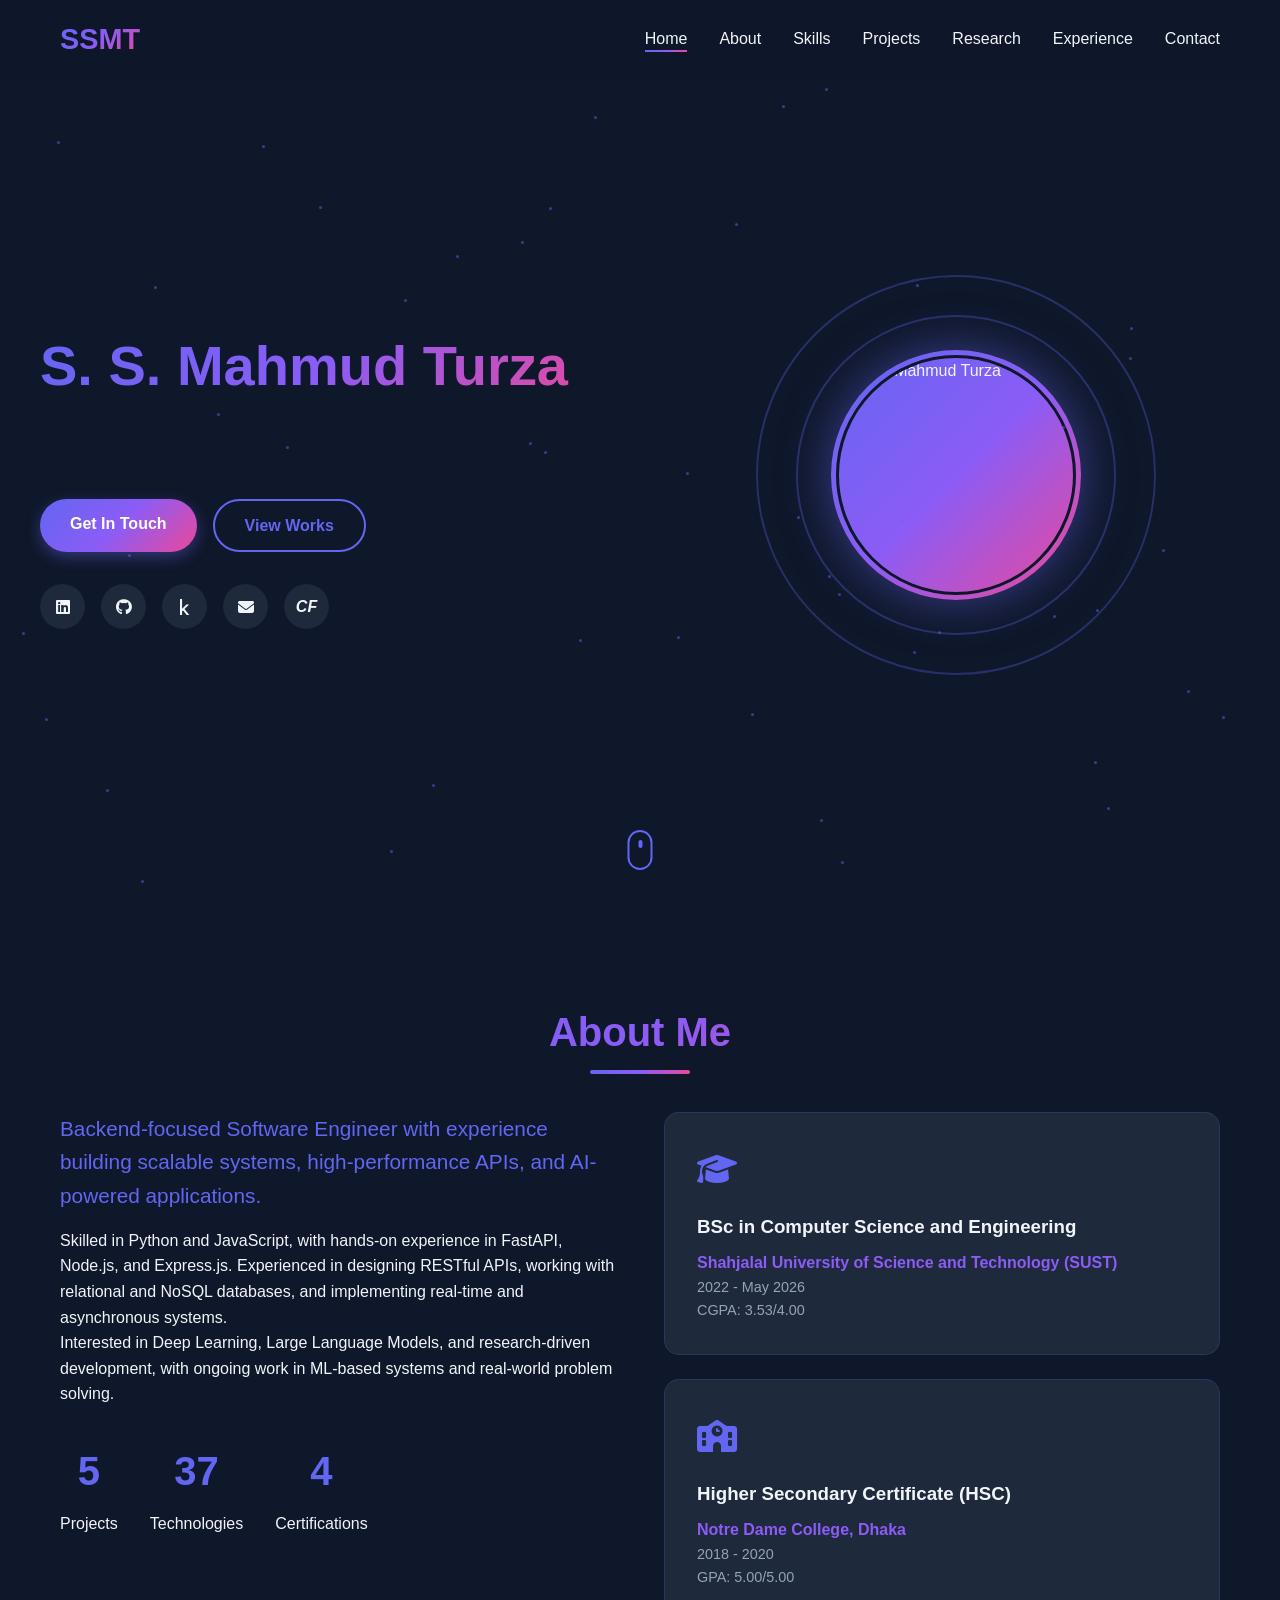
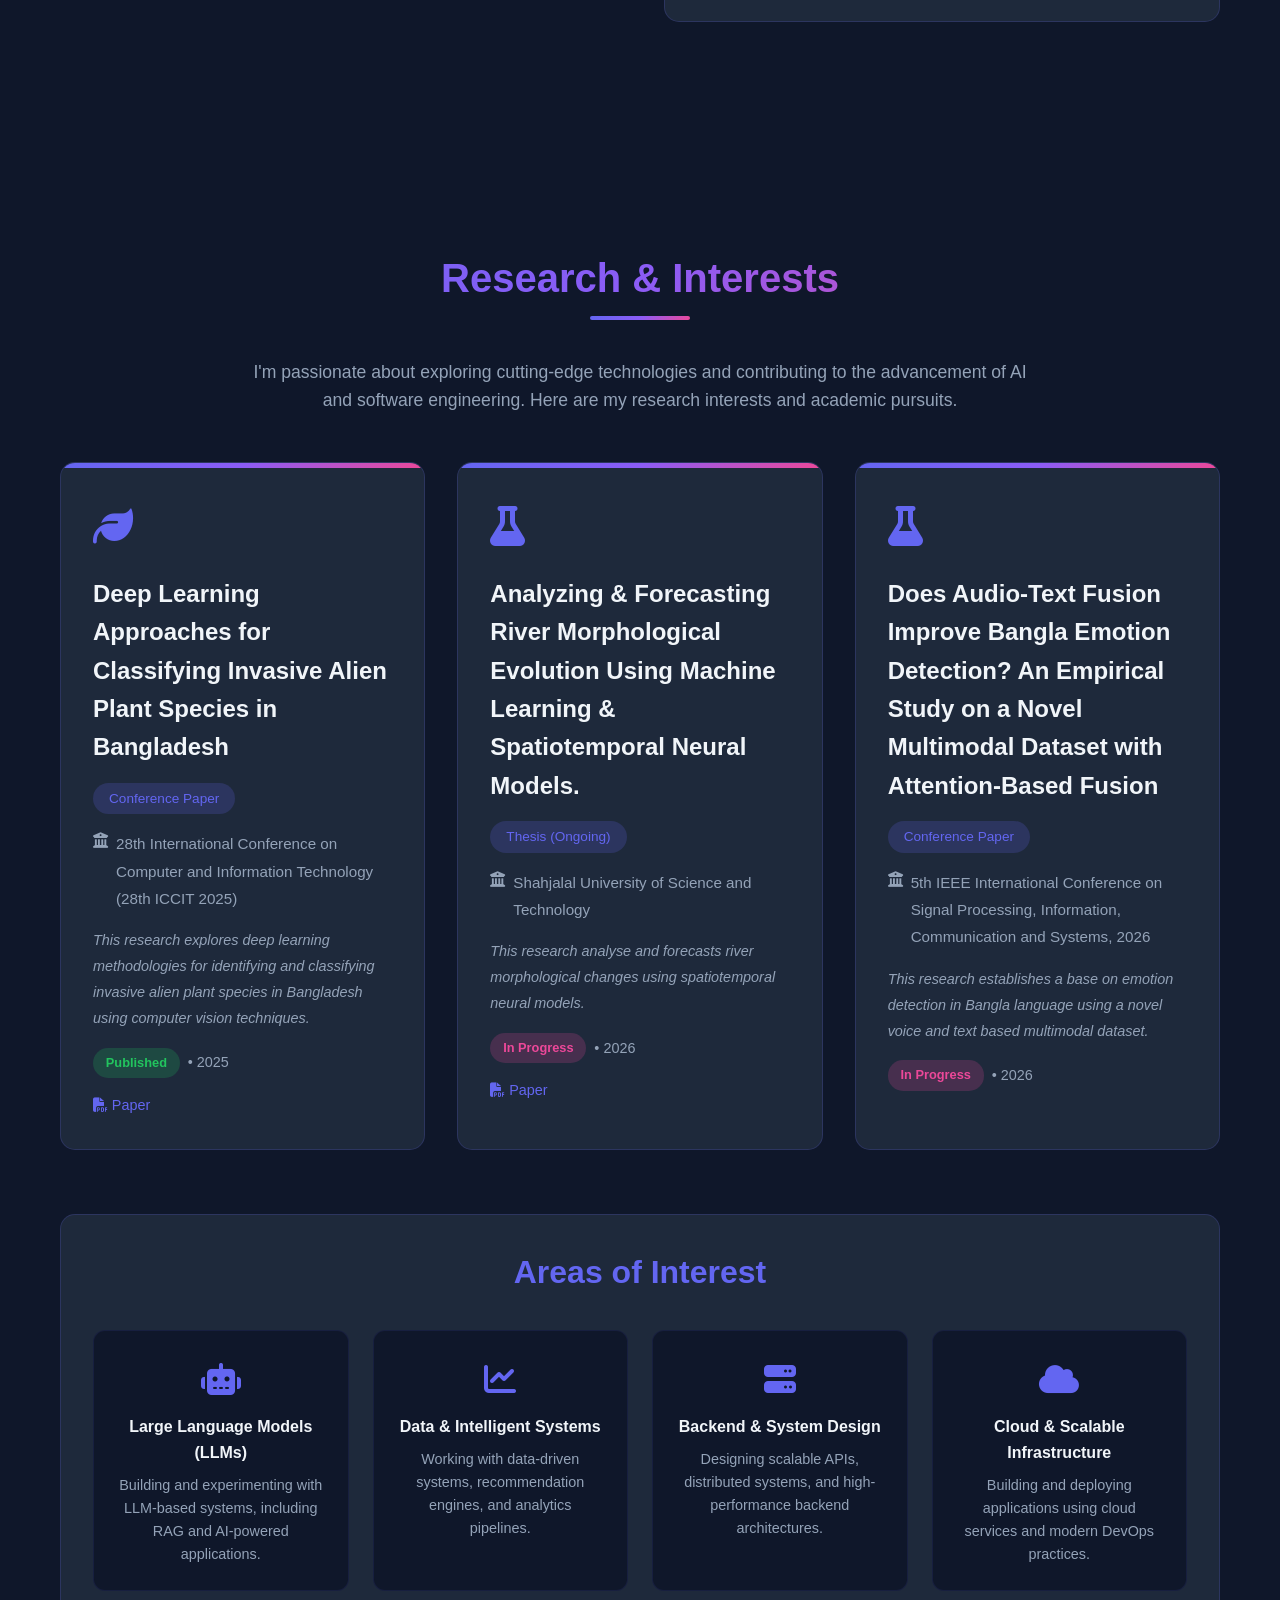
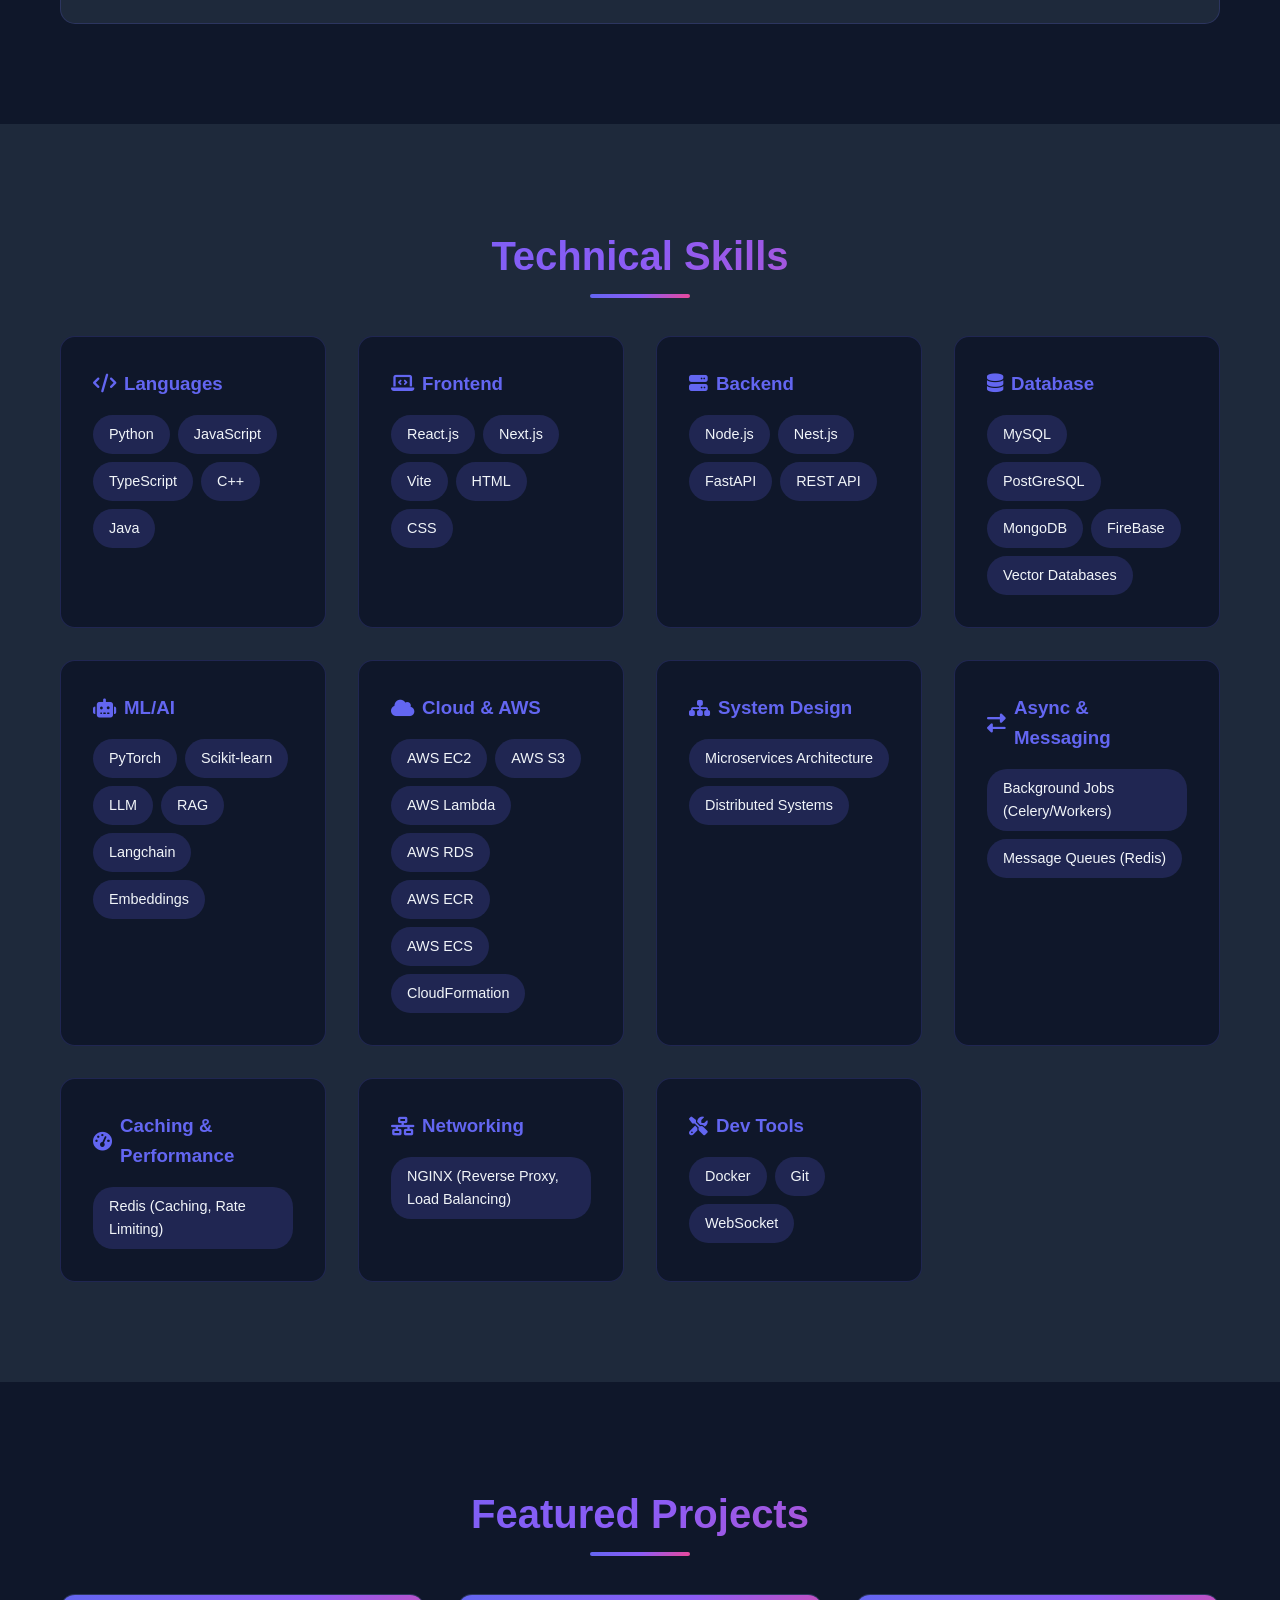
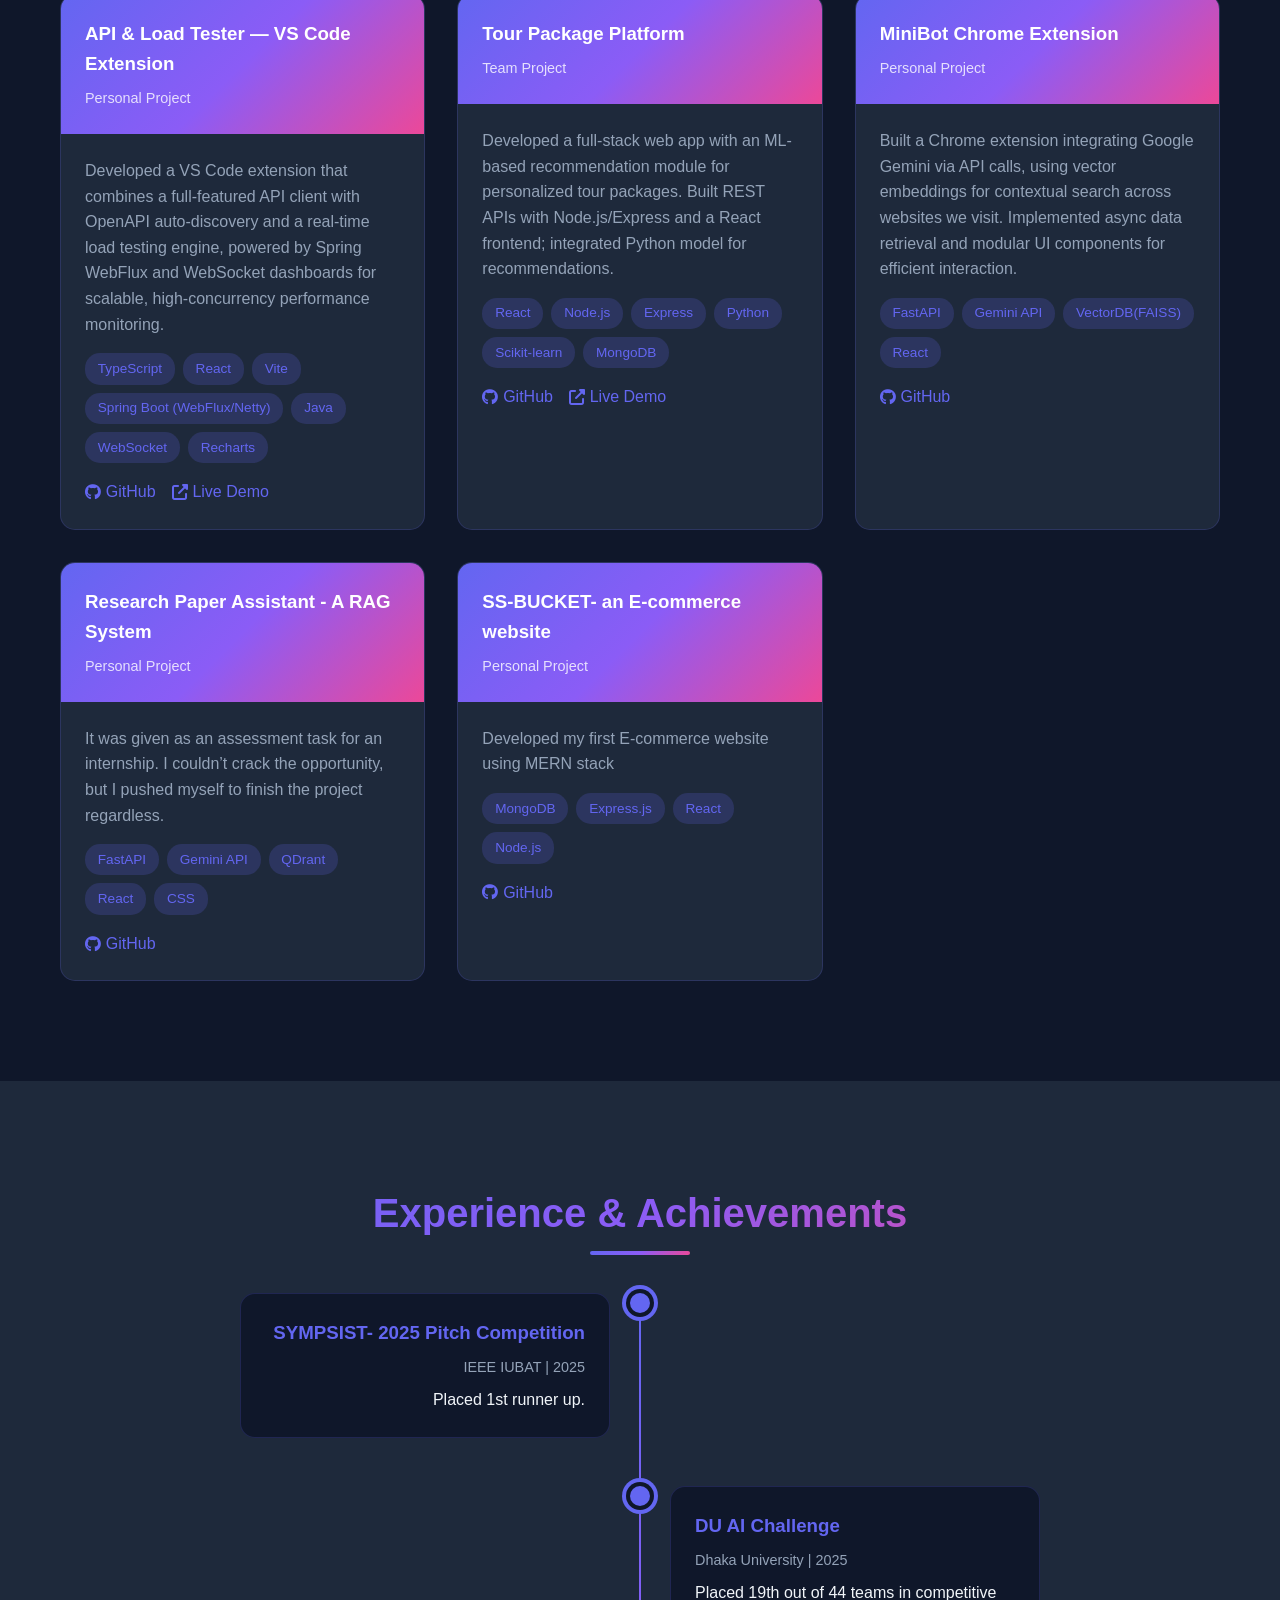
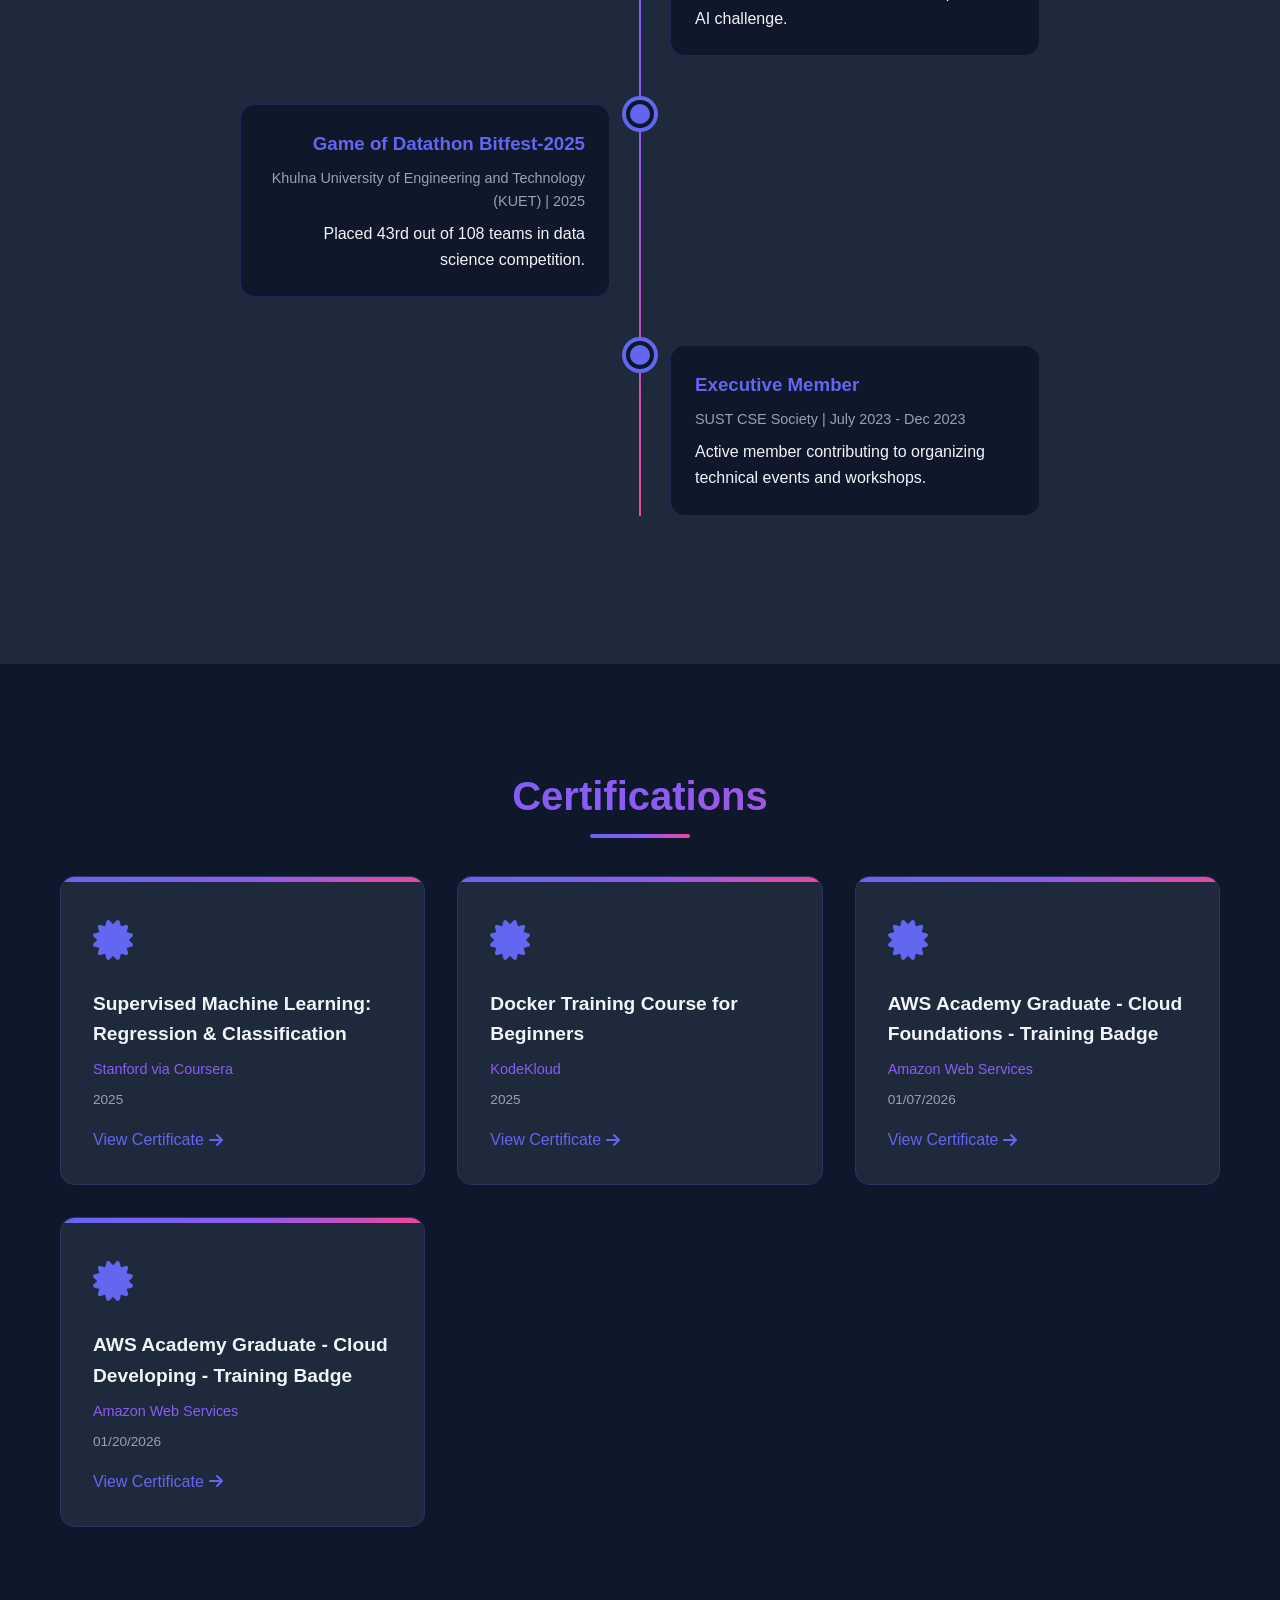
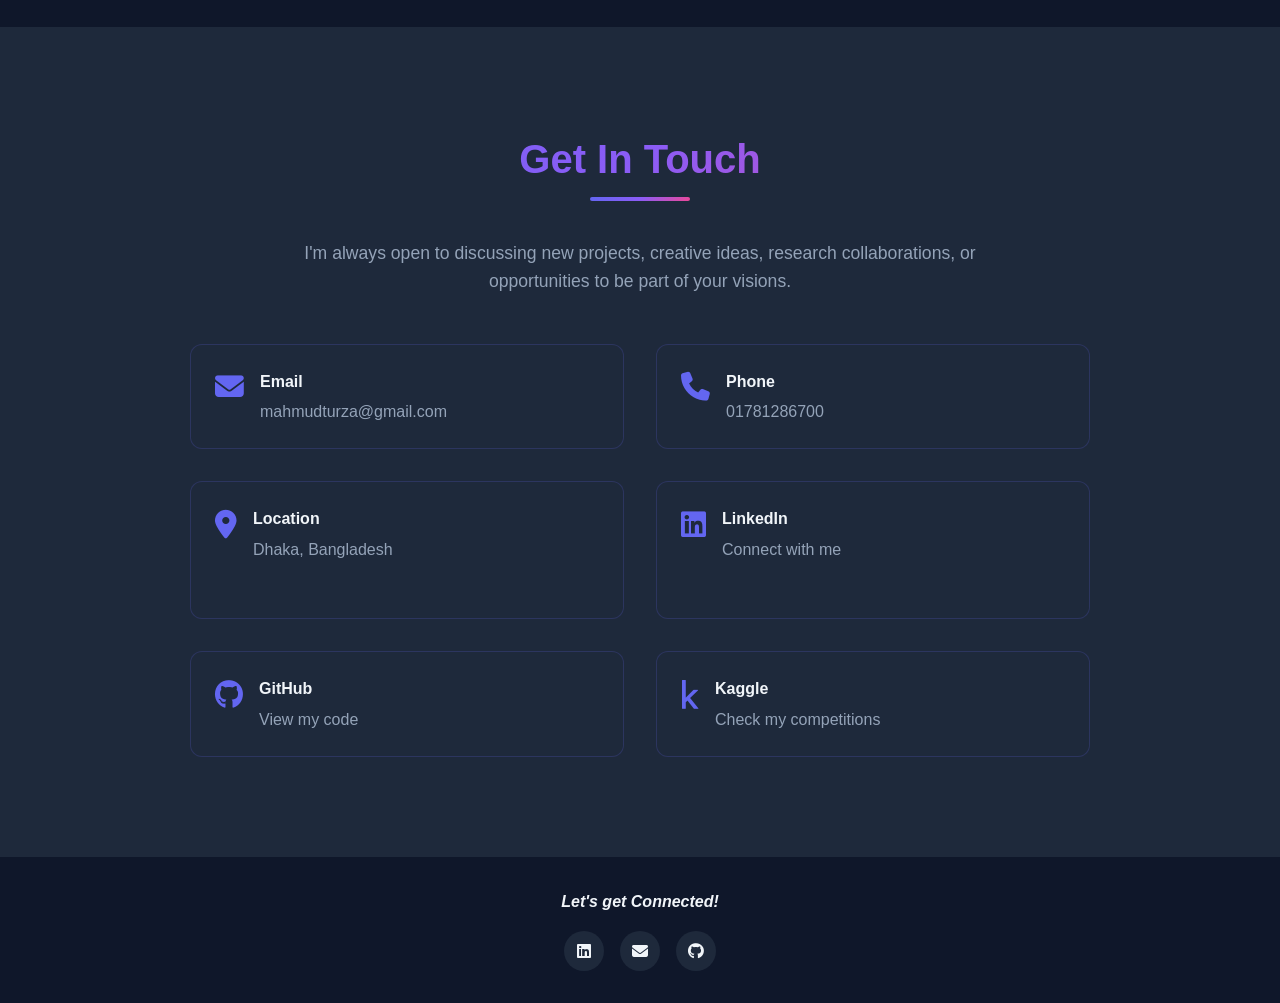
==== commit abd9de2e: "adds live app links" ====
--- a/index.html
+++ b/index.html
@@ -82,7 +82,7 @@
                 <div class="about-text">
                     <p class="lead">Backend-focused Software Engineer with experience building scalable systems, high-performance APIs, and AI-powered applications.</p>
 
-                    <p>Skilled in Python and JavaScript, with hands-on experience in FastAPI, Node.js, and Spring Boot. Experienced in designing RESTful APIs, working with relational and NoSQL databases, and implementing real-time and asynchronous systems.</p>
+                    <p>Skilled in Python and JavaScript, with hands-on experience in FastAPI, Node.js, and Express.js. Experienced in designing RESTful APIs, working with relational and NoSQL databases, and implementing real-time and asynchronous systems.</p>
 
                     <p>Interested in Deep Learning, Large Language Models, and research-driven development, with ongoing work in ML-based systems and real-world problem solving.</p>
                     <div class="about-stats">
@@ -105,8 +105,8 @@
                         <div class="edu-icon"><i class="fas fa-graduation-cap"></i></div>
                         <h3>BSc in Computer Science and Engineering</h3>
                         <p class="institution">Shahjalal University of Science and Technology (SUST)</p>
-                        <p class="year">2022 - Present</p>
-                        <p class="gpa">CGPA: 3.50/4.00</p>
+                        <p class="year">2022 - May 2026</p>
+                        <p class="gpa">CGPA: 3.53/4.00</p>
                     </div>
                     <div class="education-card">
                         <div class="edu-icon"><i class="fas fa-school"></i></div>
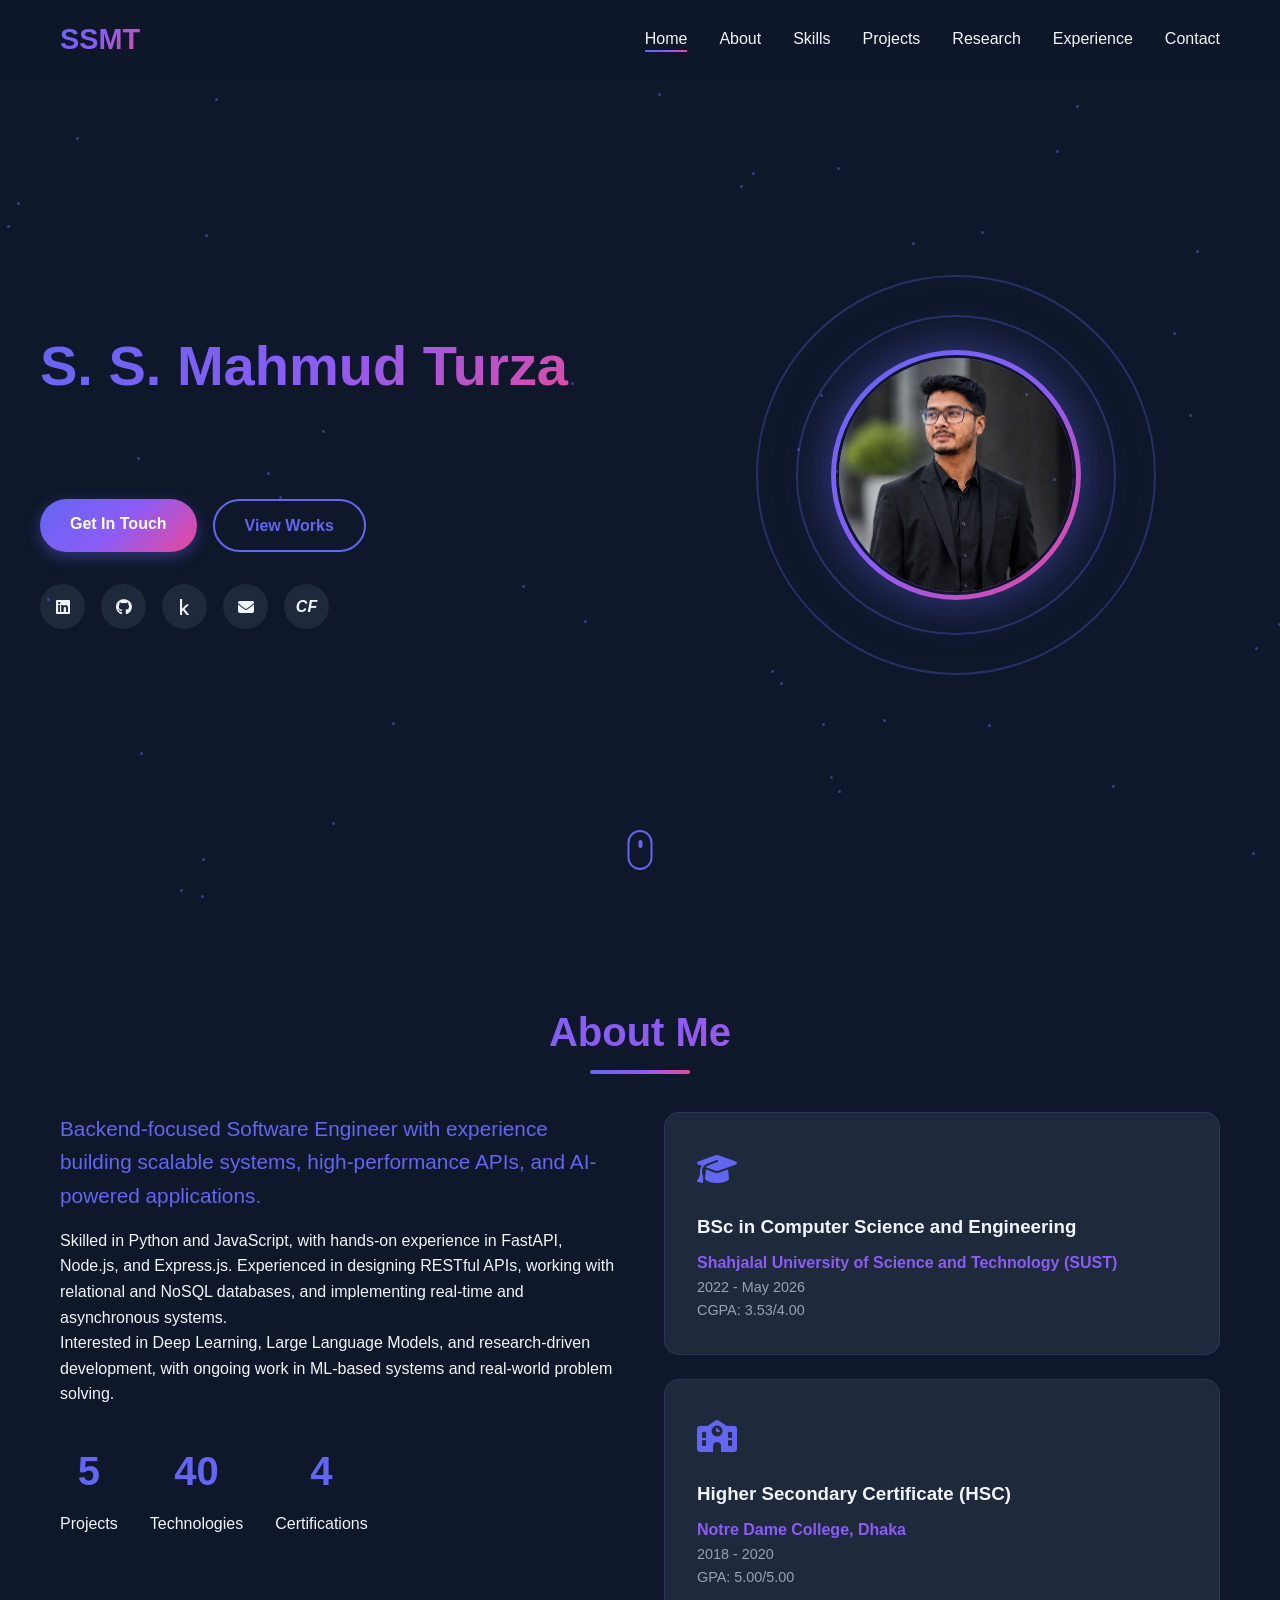
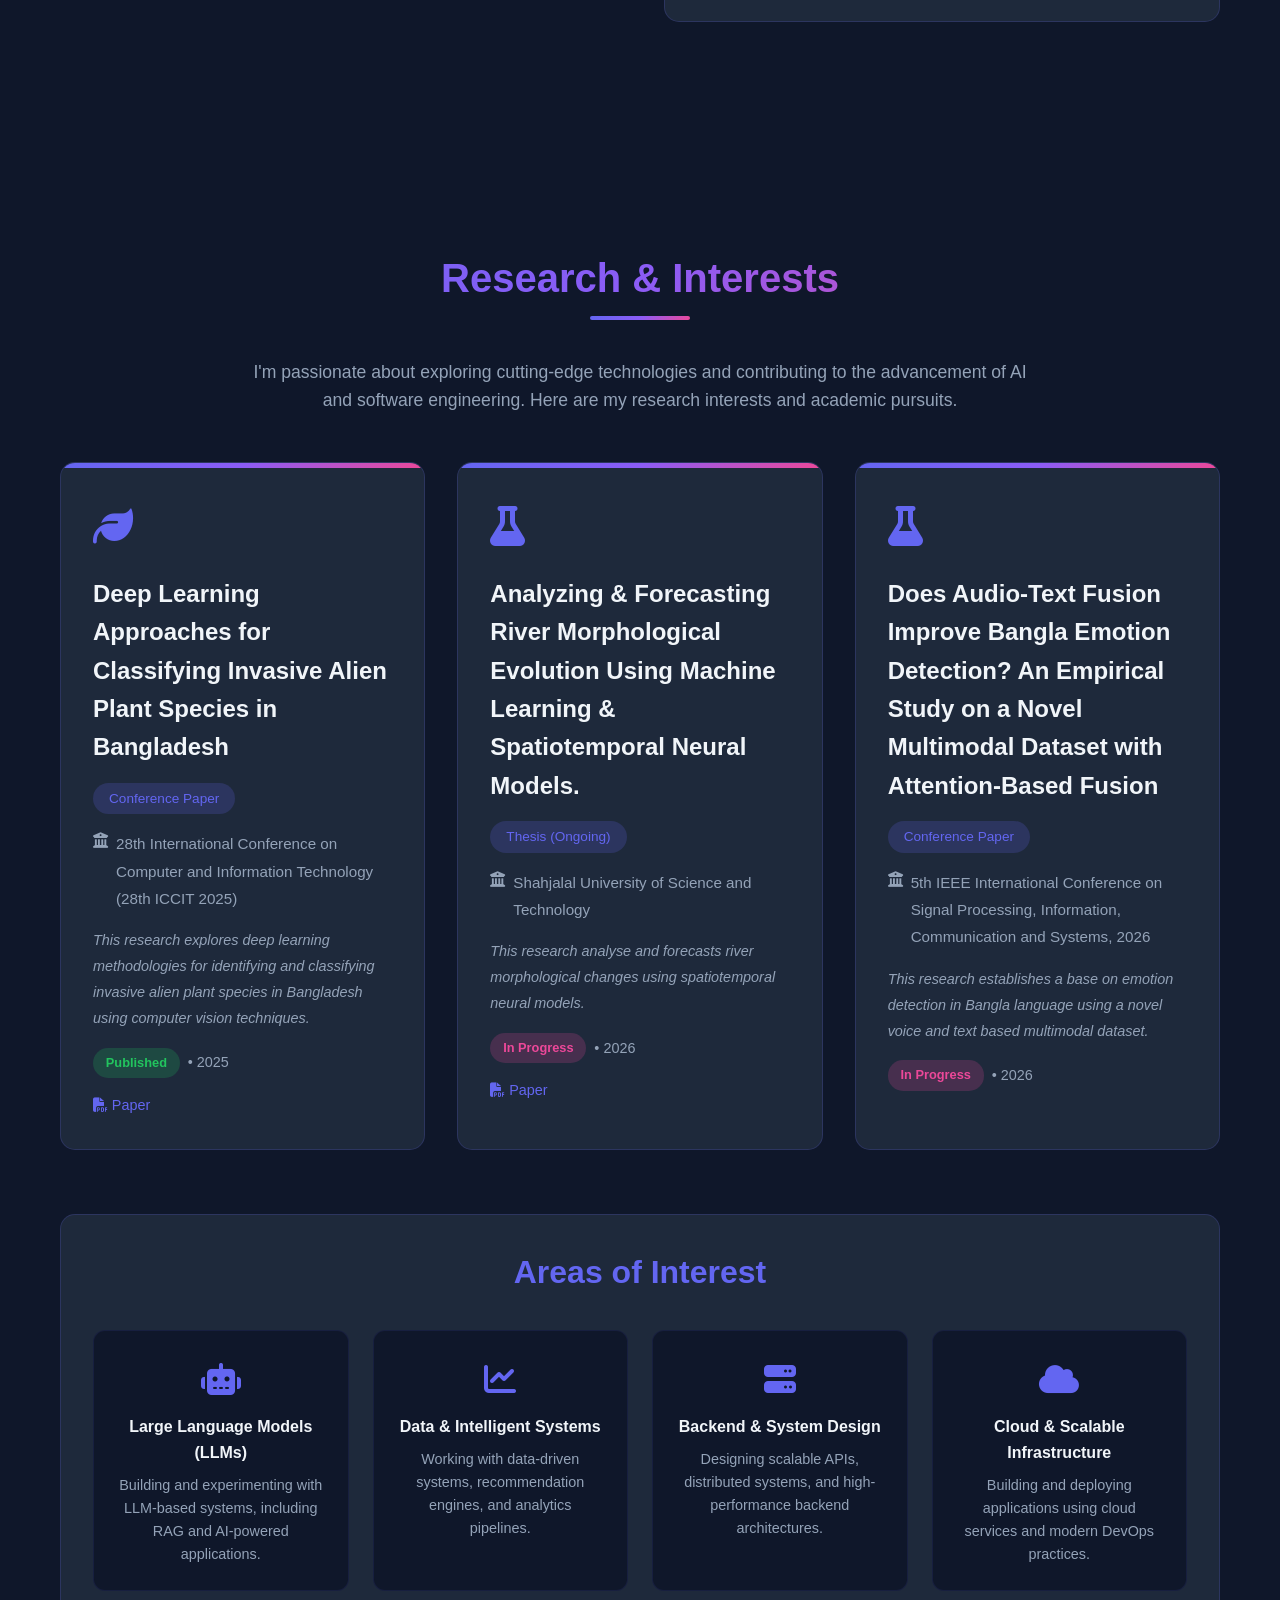
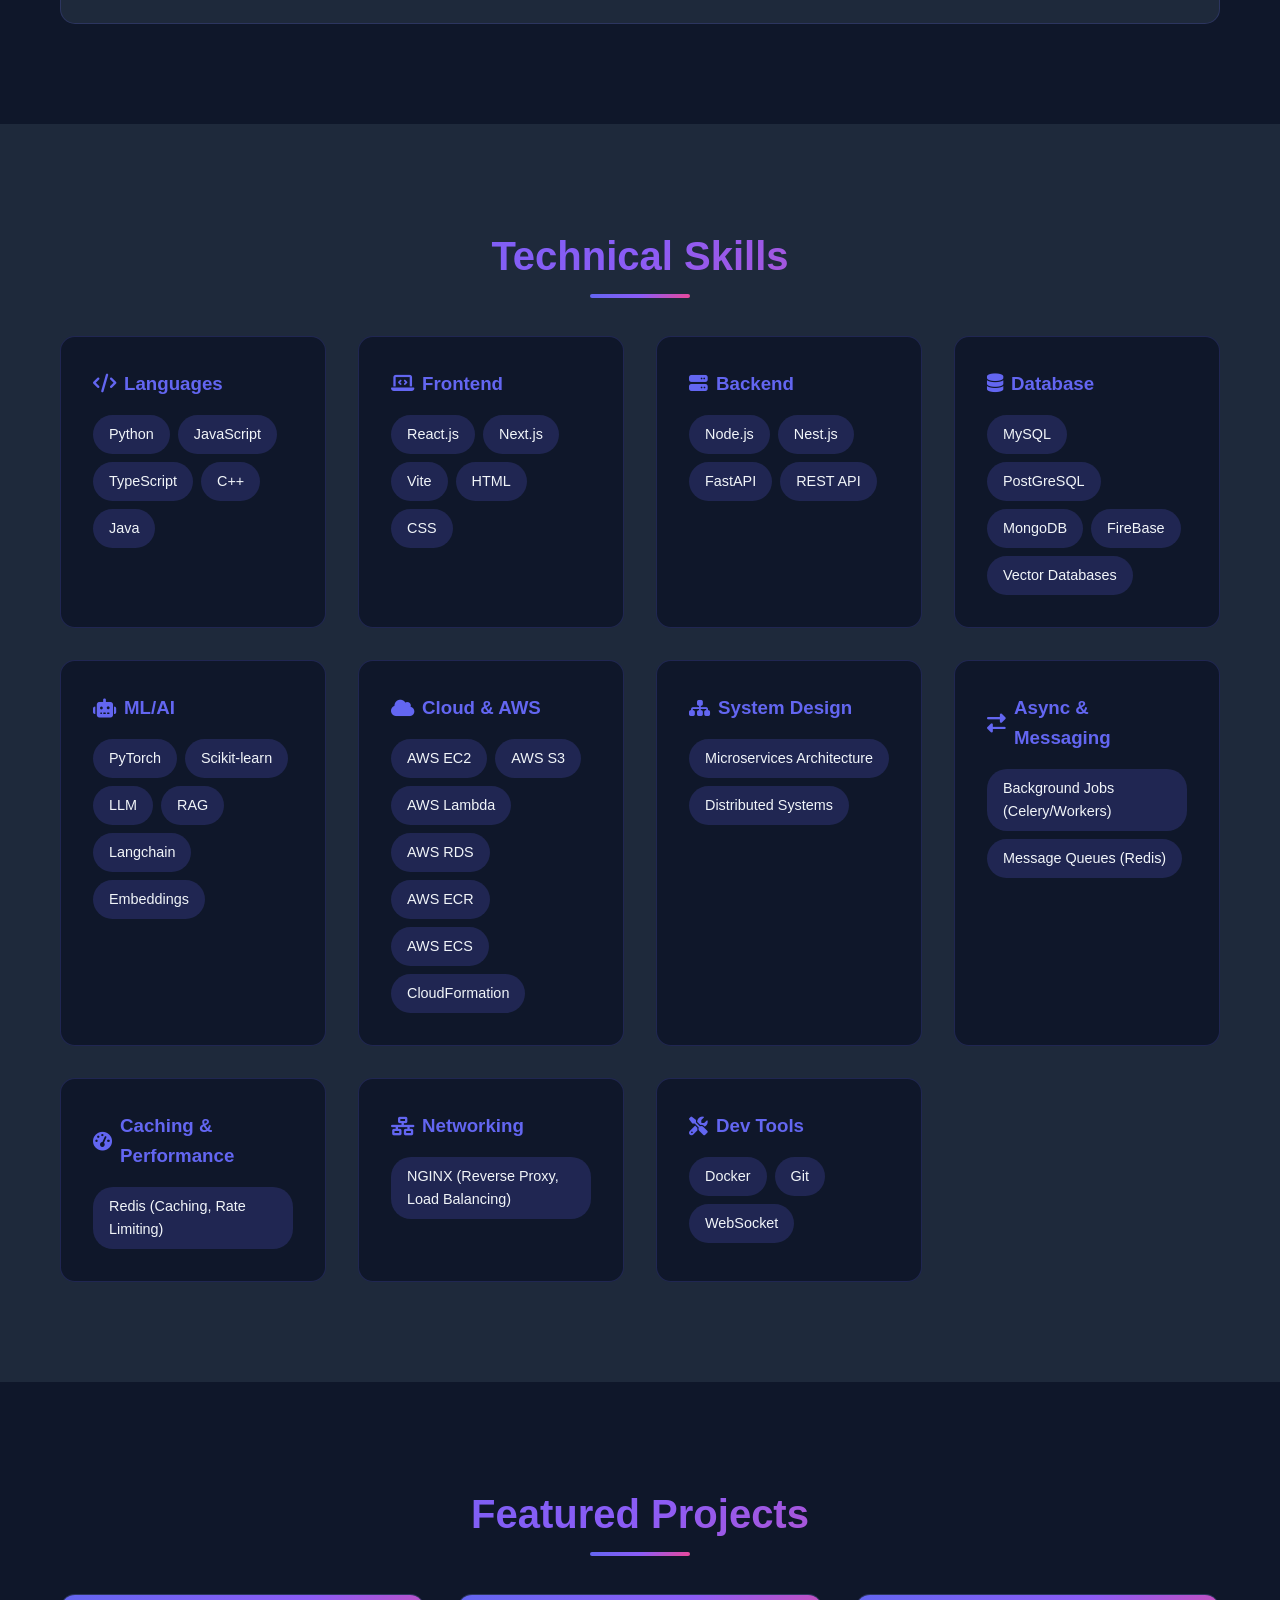
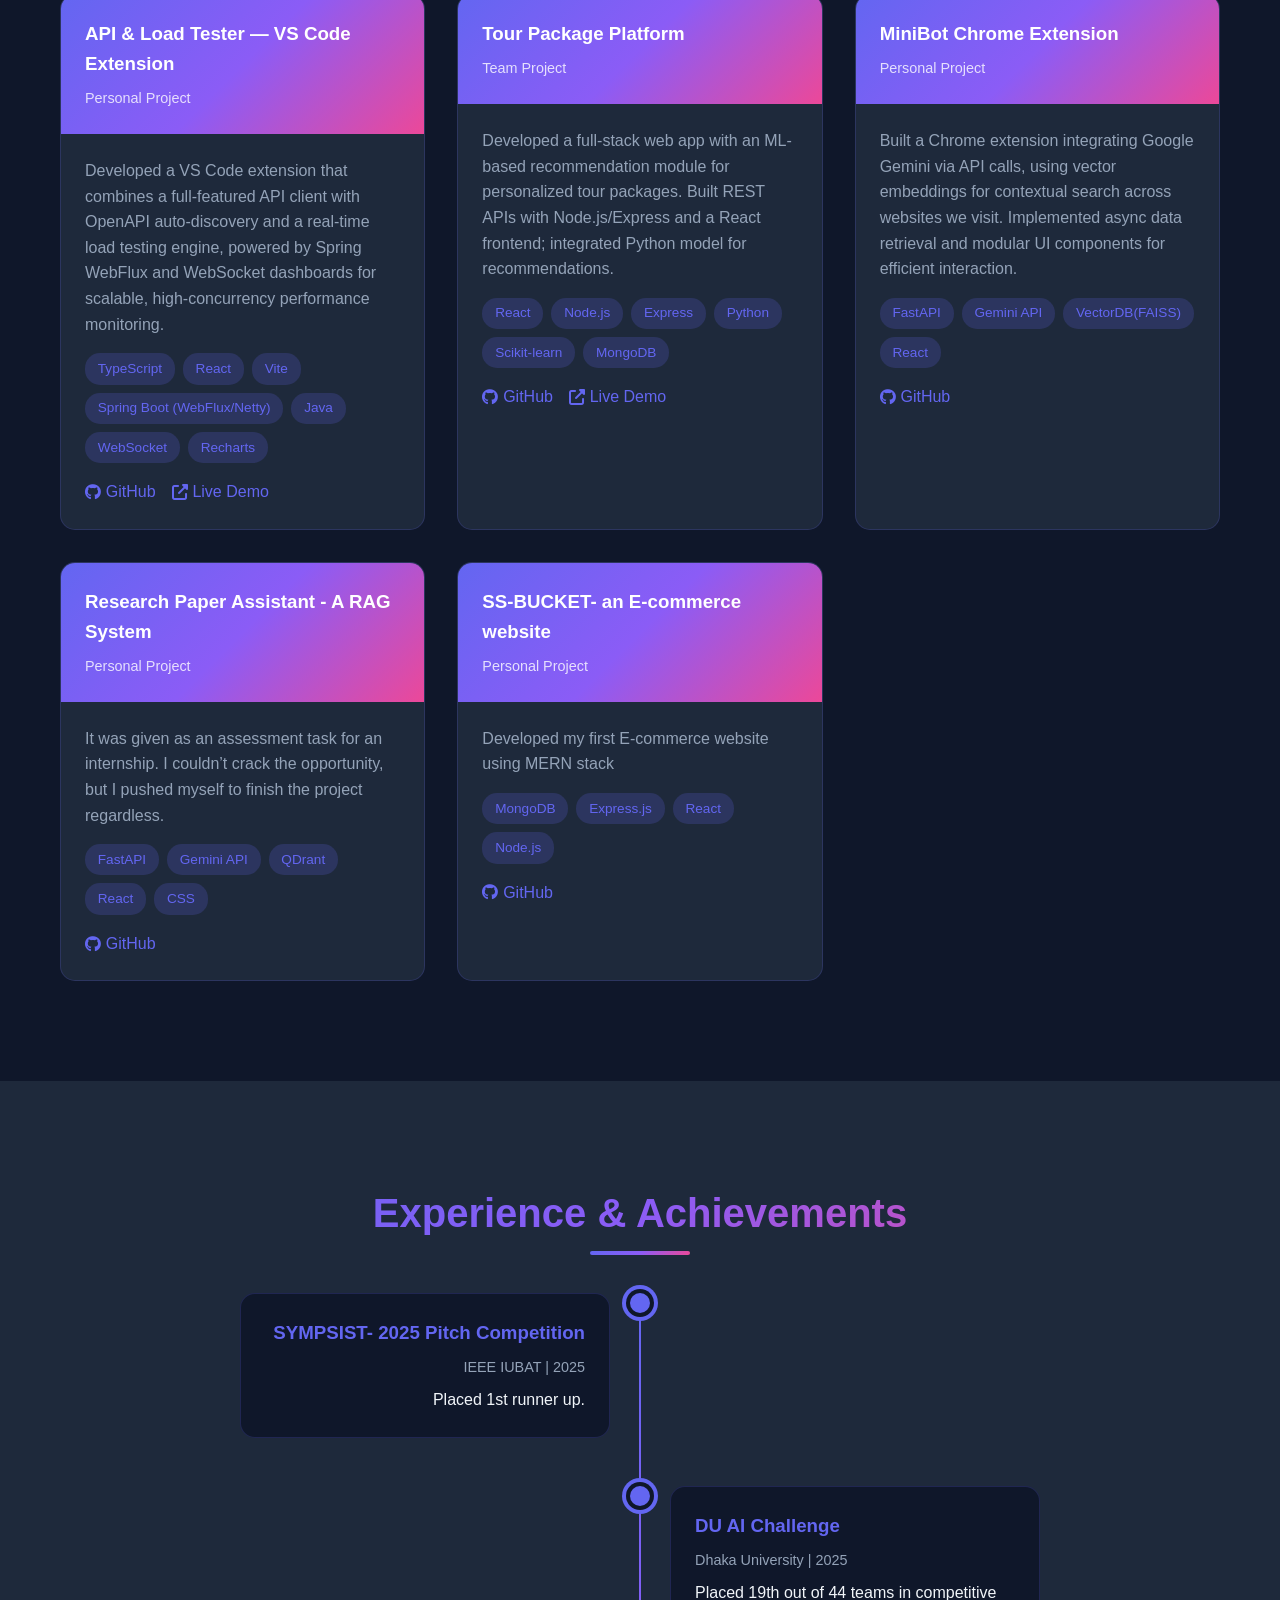
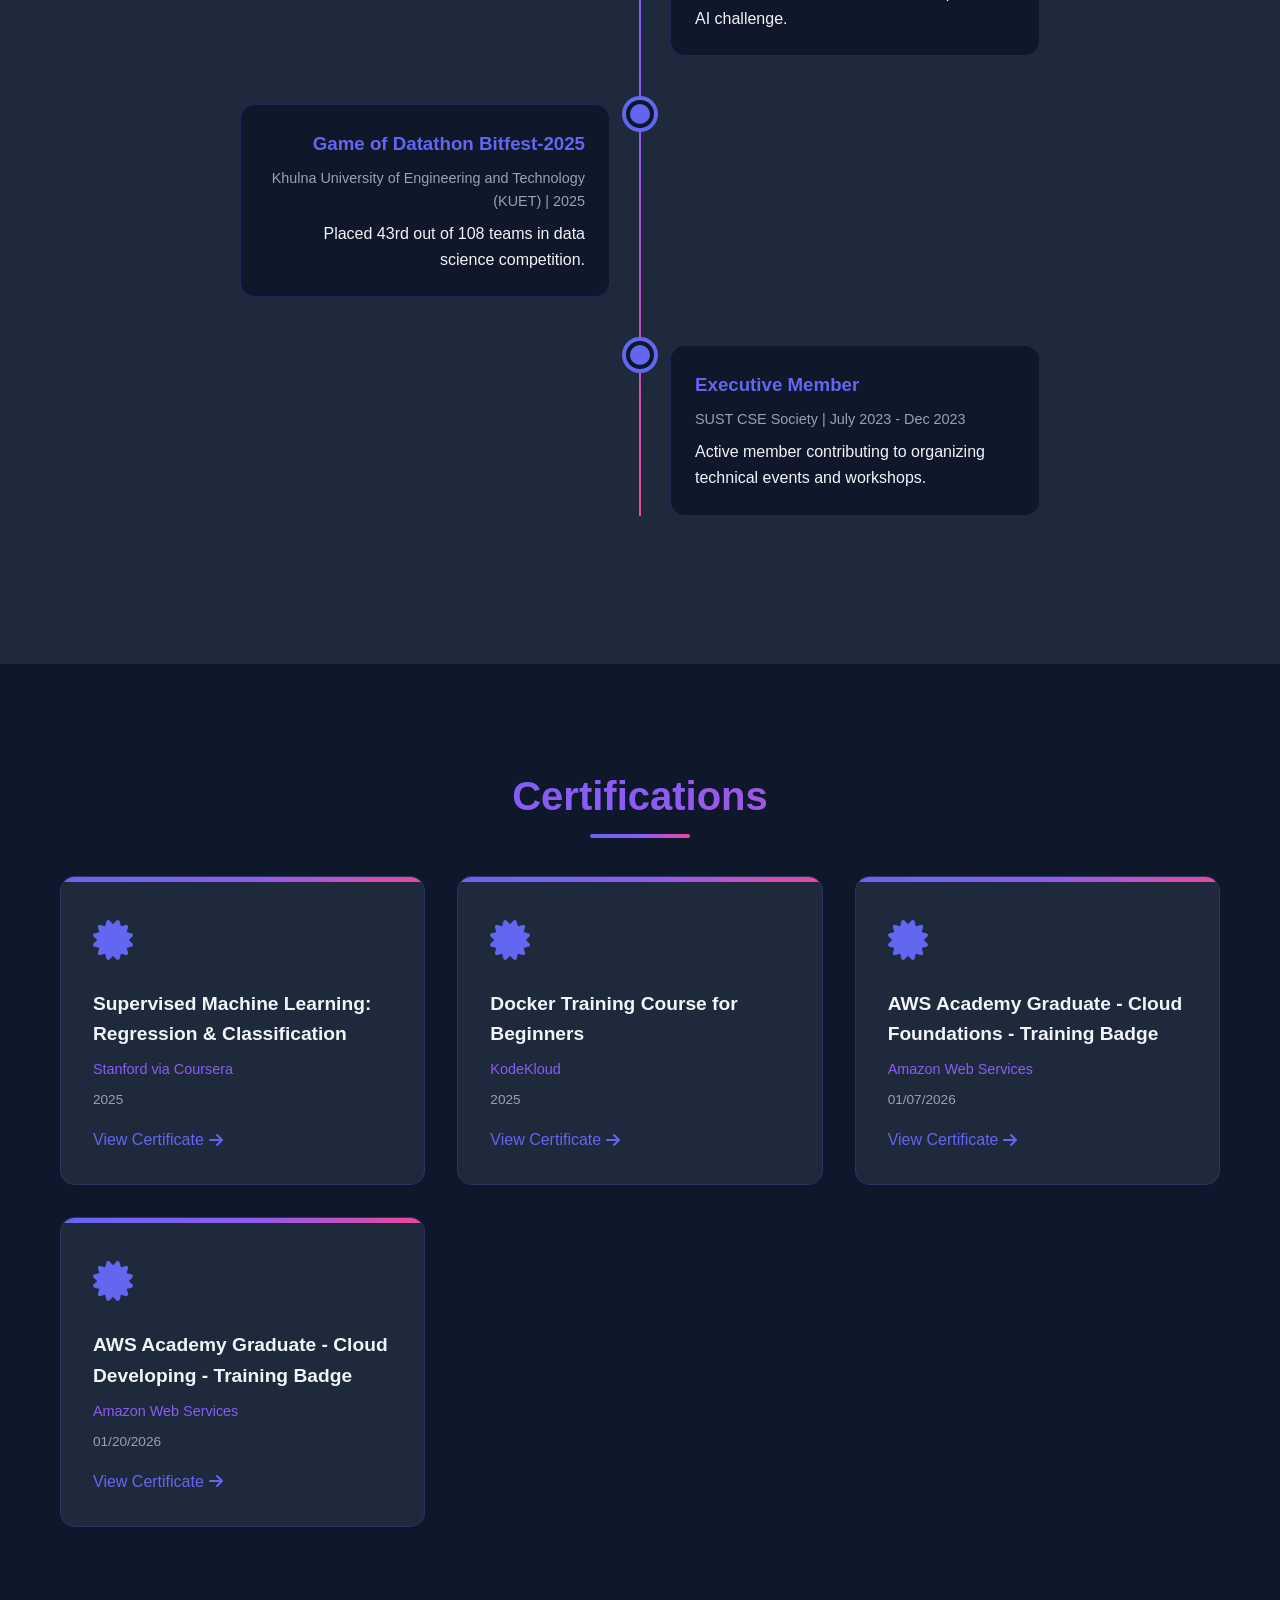
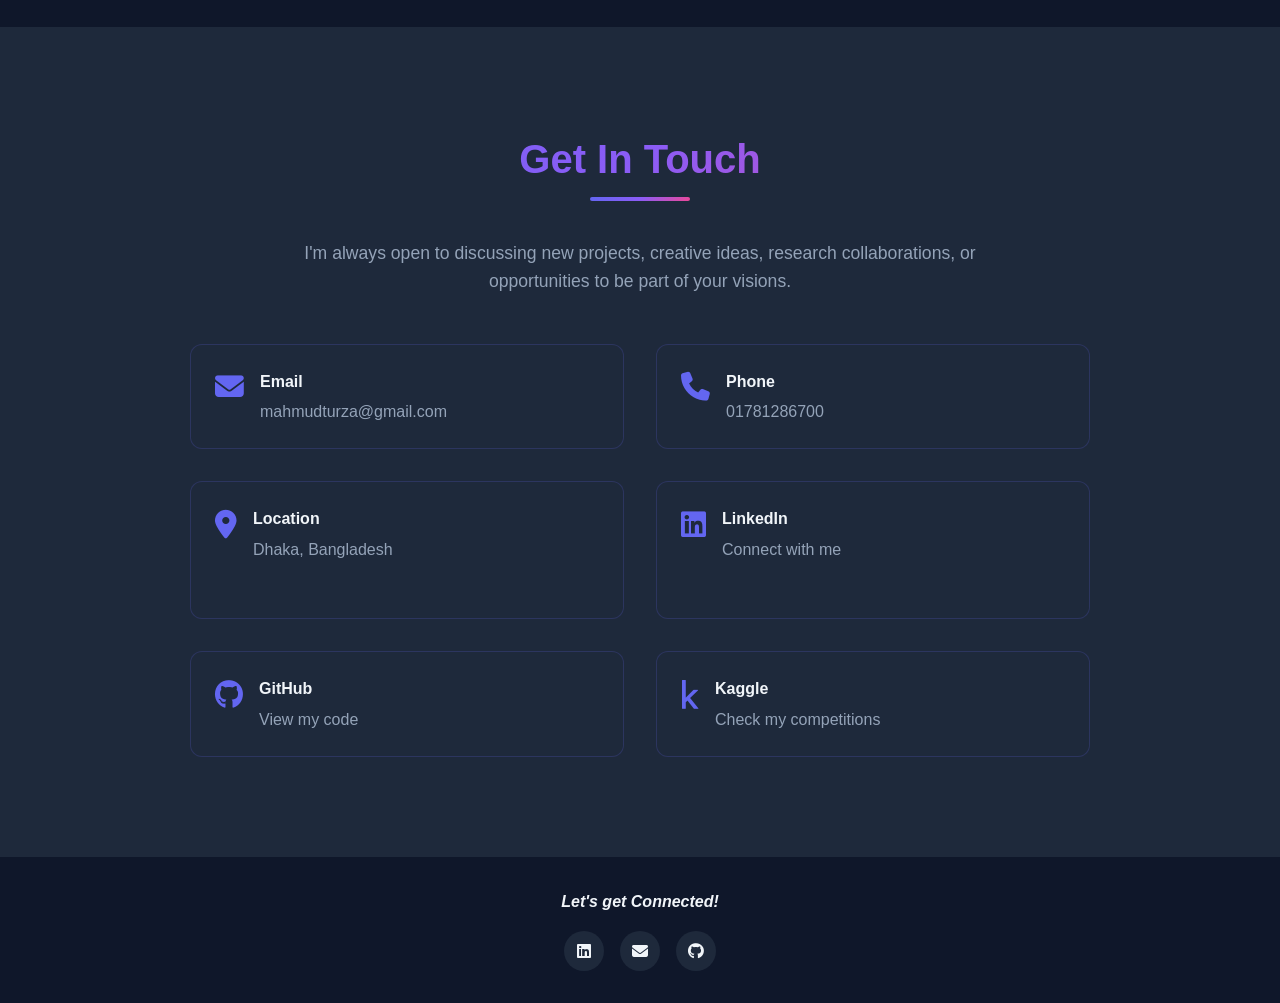
==== commit 7801a2e6: "updated profile picture" ====
--- a/index.html
+++ b/index.html
@@ -64,7 +64,7 @@
                     <div class="orbit orbit-2"></div>
                     <div class="orbit orbit-3"></div>
                     <div class="profile-circle">
-                        <img src="Myself.jpg" alt="S. S. Mahmud Turza" class="profile-img">
+                        <img src="S_S_Mahmud_Turza_b.jpg" alt="S. S. Mahmud Turza" class="profile-img">
                     </div>
                 </div>
             </div>
